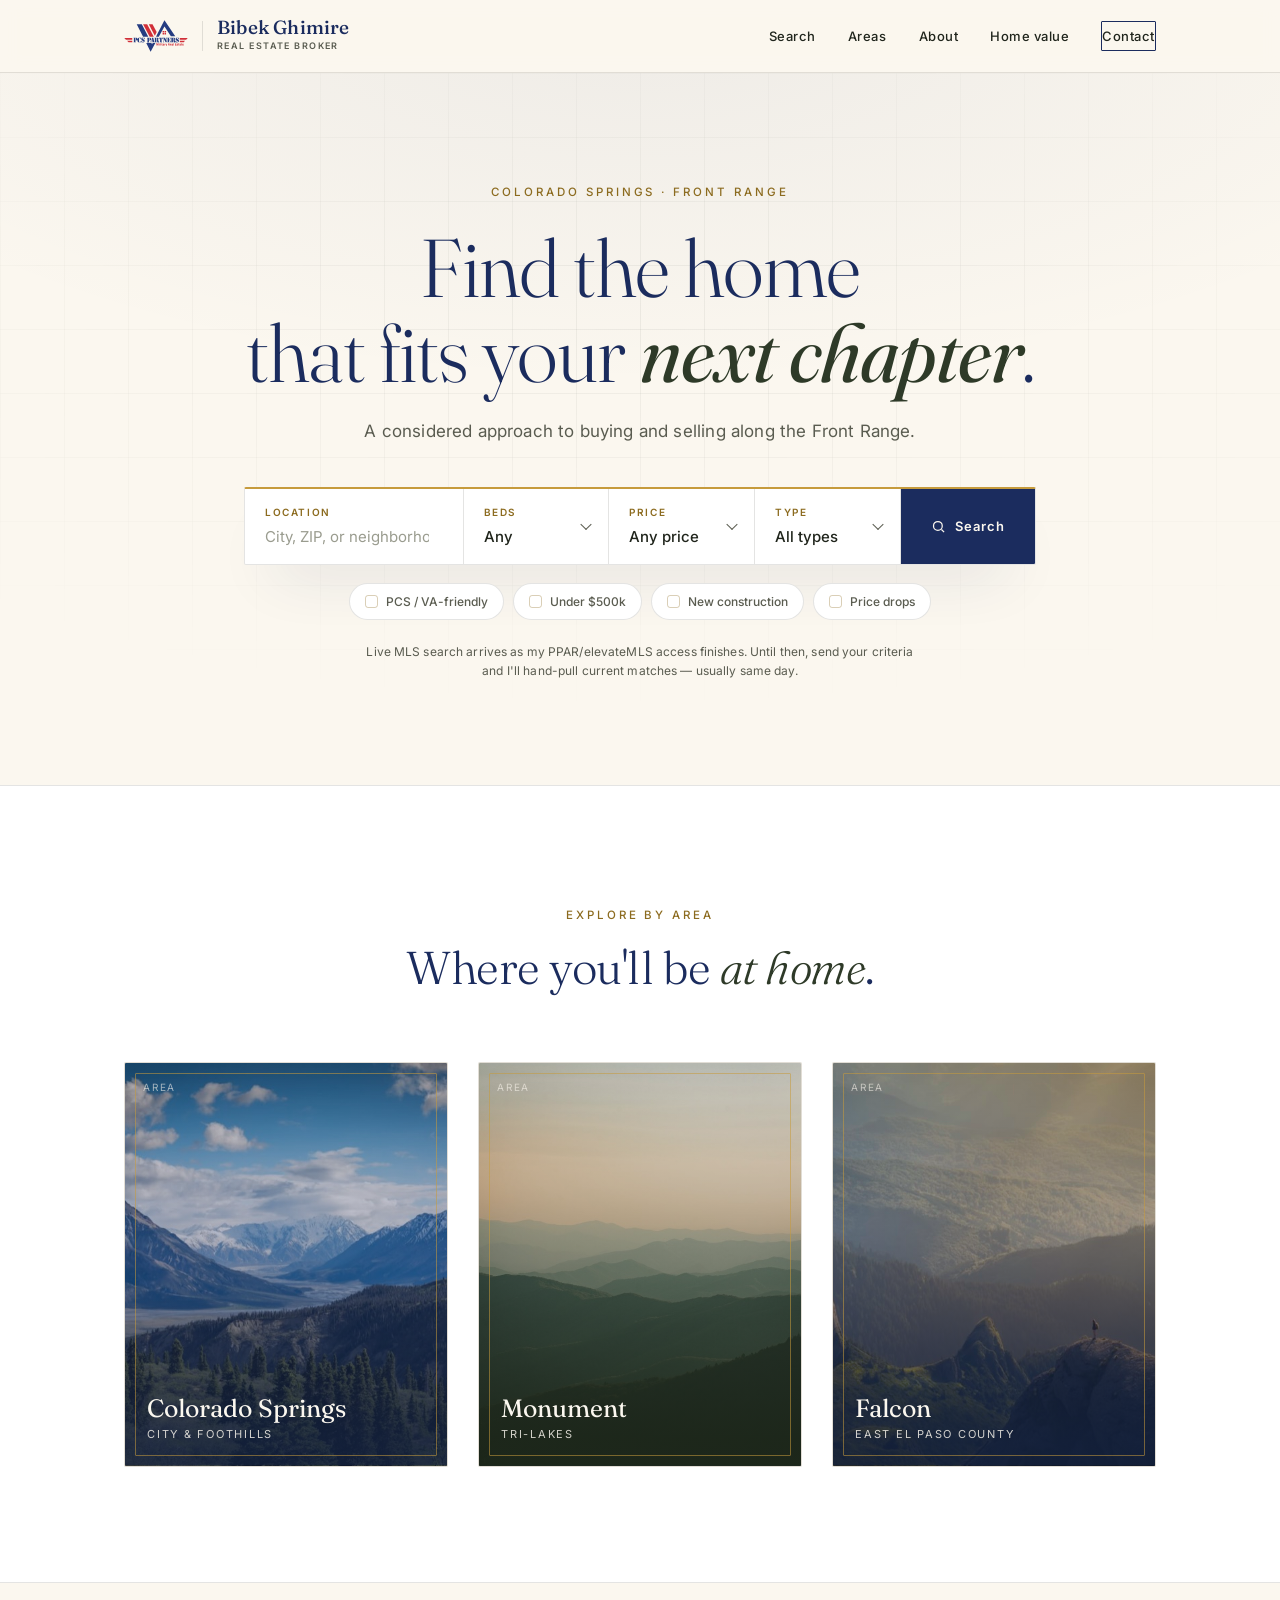
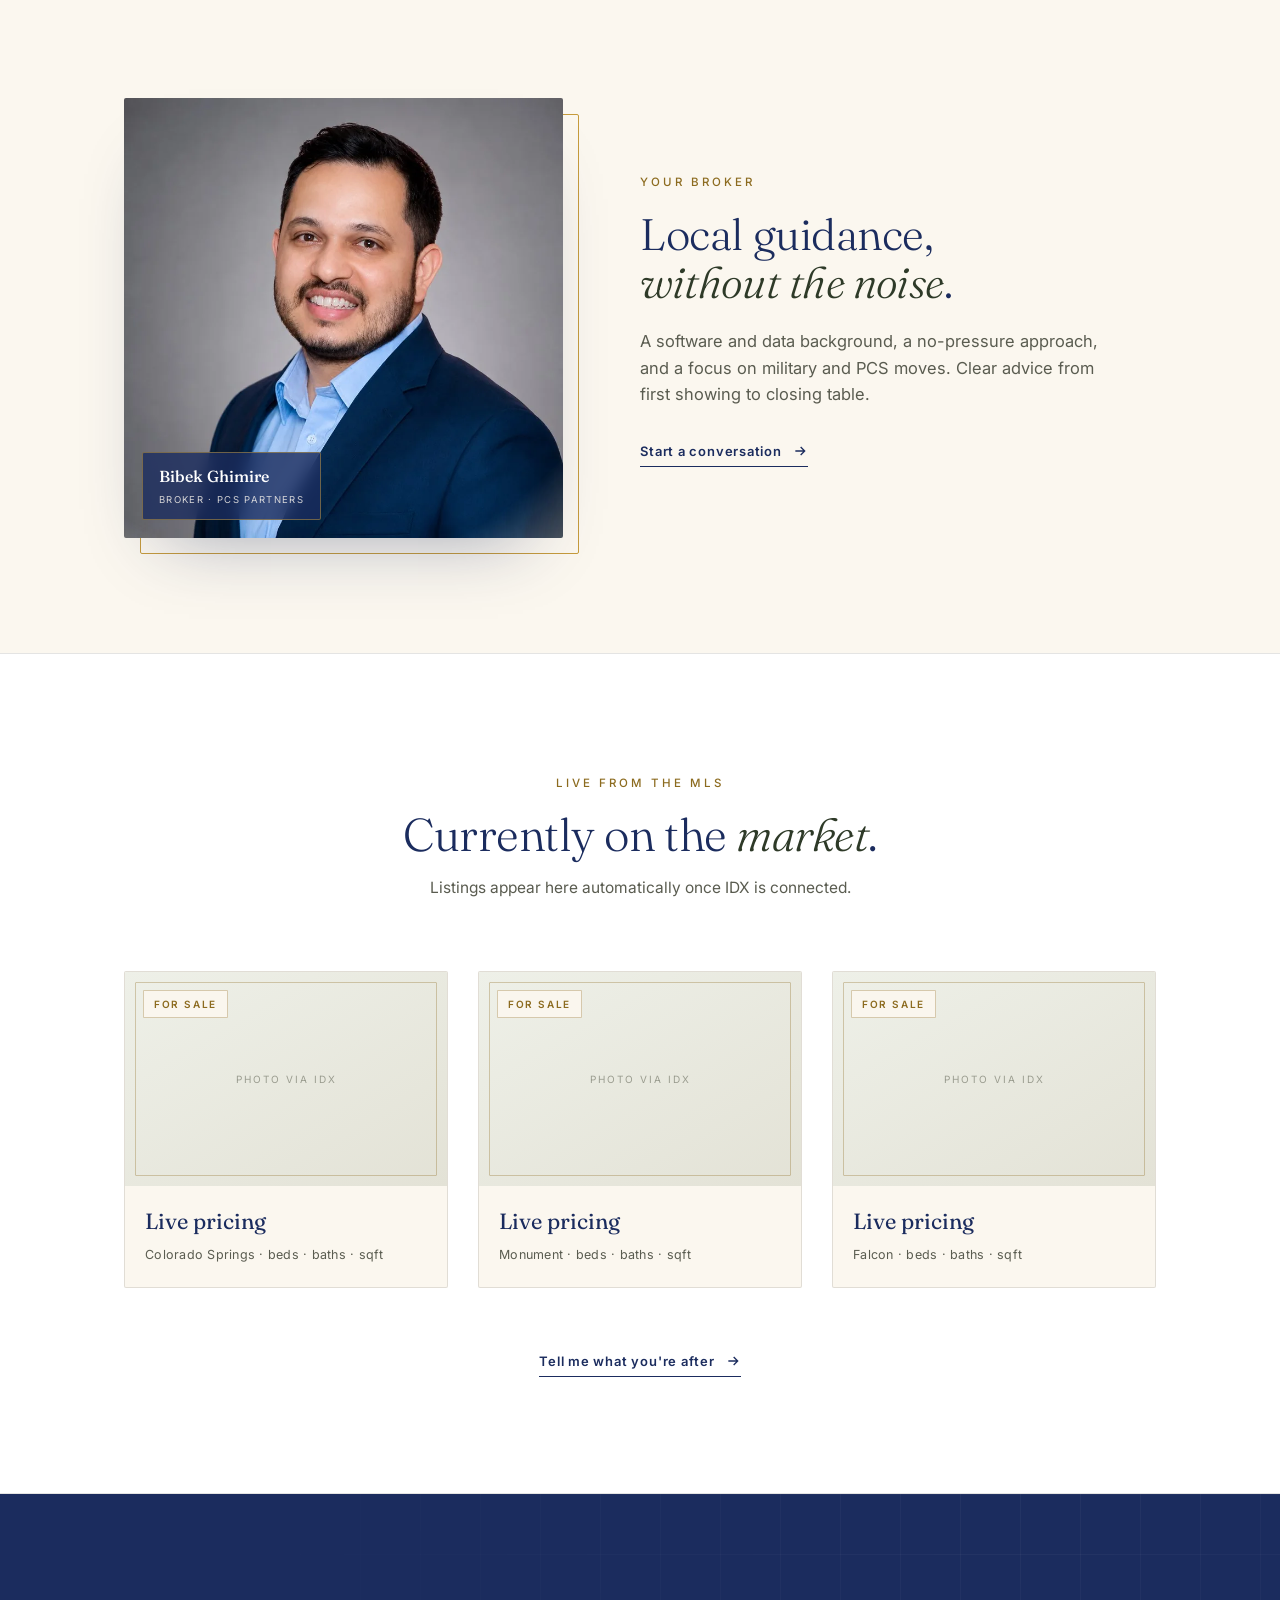
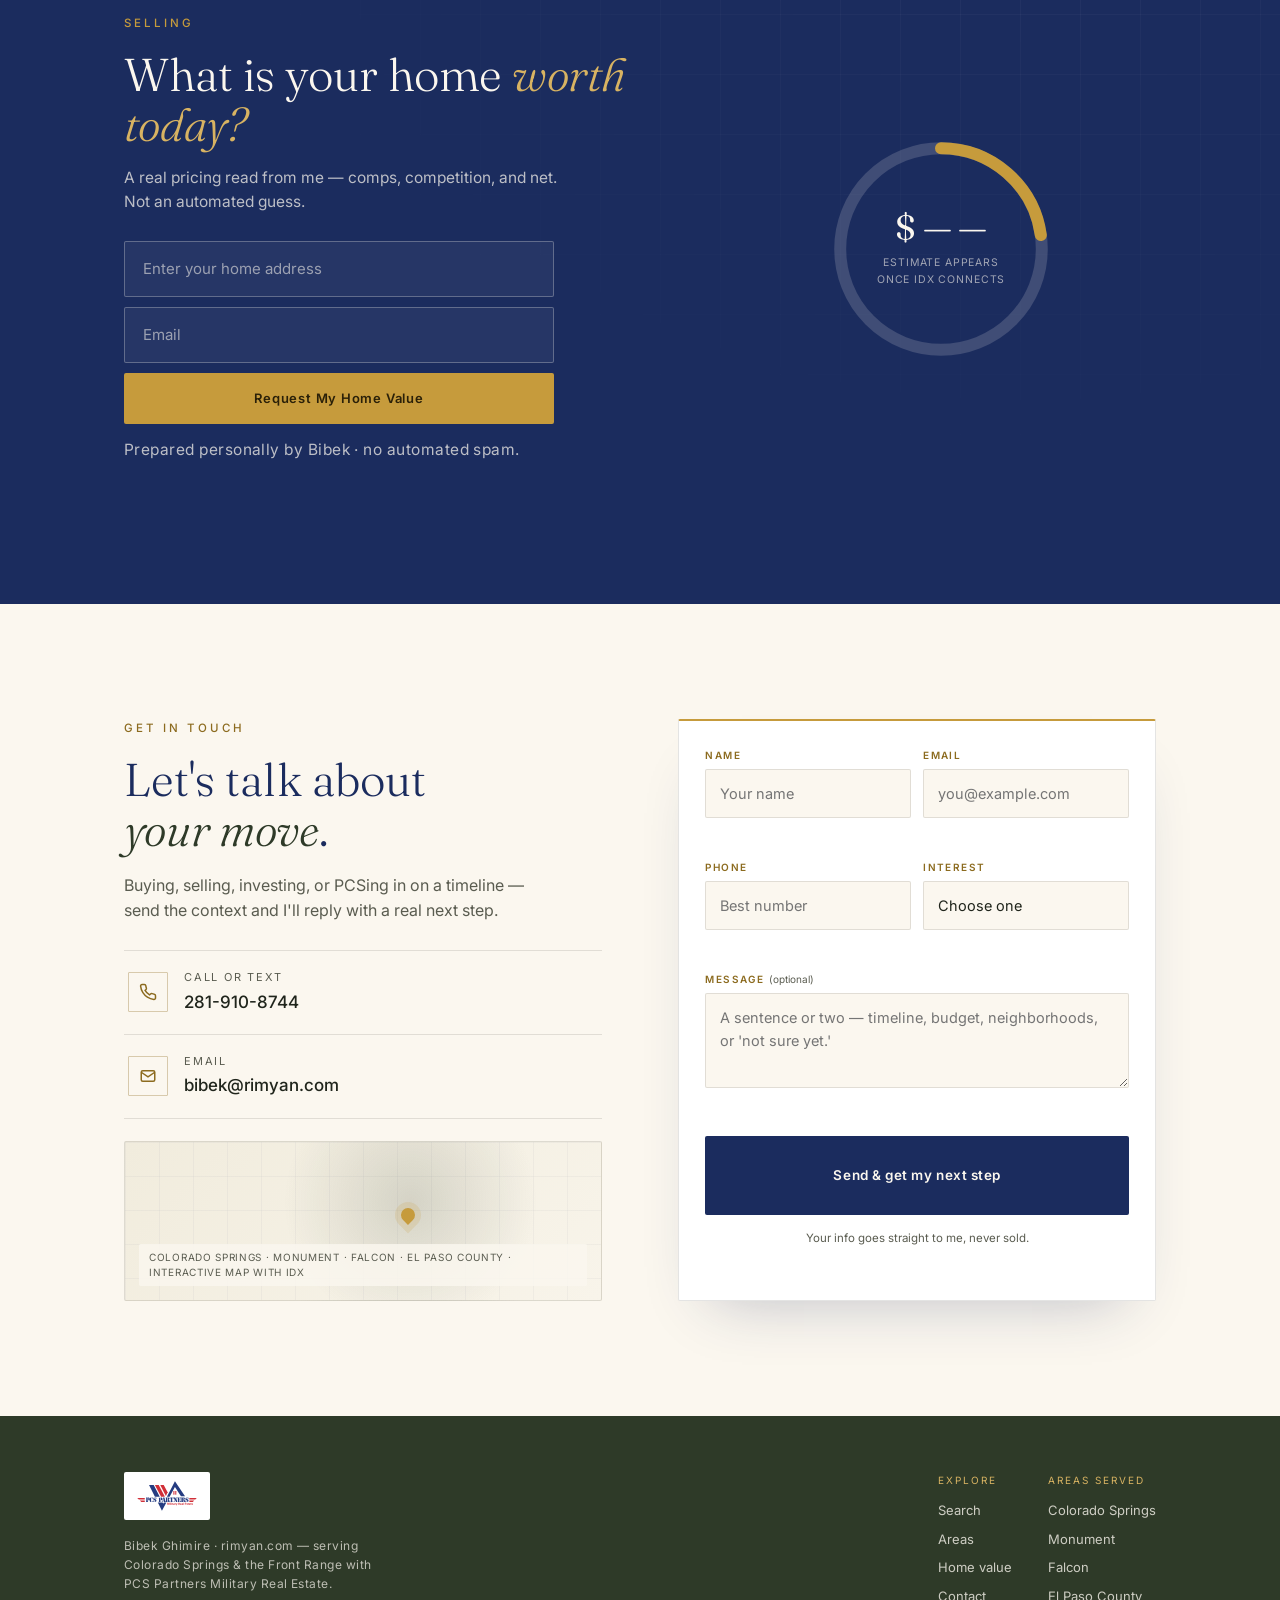
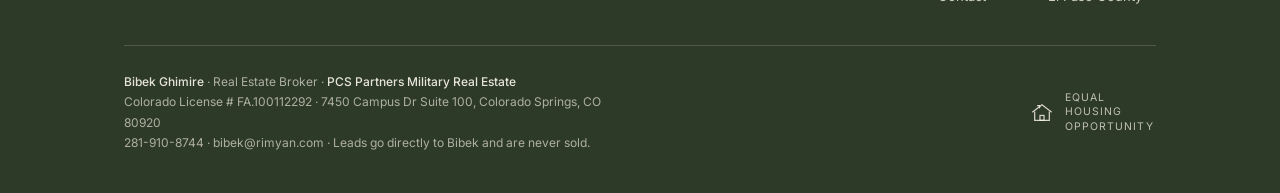
==== index.html @ dd88ab2b "Update public phone to 281-910-8744 (schema, tel links, contact, config) Co-Authored-By: Claude Opus" ====
<!DOCTYPE html>
<html lang="en">
<head>
  <meta charset="UTF-8">
  <meta name="viewport" content="width=device-width, initial-scale=1.0">
  <title>Rimyan | Colorado Springs, Monument & Falcon Real Estate</title>
  <meta name="description" content="Search Colorado Springs, Monument, Falcon, and El Paso County homes with Bibek Ghimire — a considered, numbers-first broker at PCS Partners Military Real Estate. Military/PCS relocation friendly.">
  <link rel="canonical" href="https://rimyan.com/">
  <meta name="theme-color" content="#1B2C5E">
  <meta property="og:type" content="website">
  <meta property="og:title" content="Rimyan | Colorado Springs, Monument & Falcon Real Estate">
  <meta property="og:description" content="A considered approach to buying and selling along the Front Range, with broker Bibek Ghimire.">
  <meta property="og:url" content="https://rimyan.com">
  <meta property="og:image" content="https://rimyan.com/assets/rimyan-bibek-ghimire-social.jpg">
  <meta name="twitter:card" content="summary_large_image">
  <meta name="twitter:image" content="https://rimyan.com/assets/rimyan-bibek-ghimire-social.jpg">
  <link rel="preconnect" href="https://fonts.googleapis.com">
  <link rel="preconnect" href="https://fonts.gstatic.com" crossorigin>
  <link href="https://fonts.googleapis.com/css2?family=Fraunces:ital,opsz,wght@0,9..144,300;0,9..144,400;0,9..144,500;1,9..144,400&family=Inter:wght@300;400;500;600&display=swap" rel="stylesheet">
  <link rel="icon" type="image/svg+xml" href="icon.svg">
  <link rel="stylesheet" href="style.css">
  <script type="application/ld+json">
  {
    "@context": "https://schema.org",
    "@type": "RealEstateAgent",
    "name": "Bibek Ghimire",
    "description": "Colorado Springs-area real estate broker with PCS Partners Military Real Estate serving Colorado Springs, Monument, Falcon, and nearby El Paso County communities, with a focus on military and PCS relocation.",
    "url": "https://rimyan.com",
    "telephone": "+1-281-910-8744",
    "email": "bibek@rimyan.com",
    "brand": { "@type": "Brand", "name": "Rimyan" },
    "affiliation": { "@type": "Organization", "name": "PCS Partners Military Real Estate", "url": "https://thepcspartners.com" },
    "knowsAbout": ["Military PCS relocation", "El Paso County real estate", "Investment property analysis", "Home valuation and pricing strategy"],
    "areaServed": [
      { "@type": "City", "name": "Colorado Springs", "containedInPlace": { "@type": "State", "name": "Colorado" } },
      { "@type": "City", "name": "Monument", "containedInPlace": { "@type": "State", "name": "Colorado" } },
      { "@type": "City", "name": "Falcon", "containedInPlace": { "@type": "State", "name": "Colorado" } },
      { "@type": "AdministrativeArea", "name": "El Paso County, Colorado" }
    ],
    "address": { "@type": "PostalAddress", "streetAddress": "7450 Campus Dr Suite 100", "addressLocality": "Colorado Springs", "addressRegion": "CO", "postalCode": "80920", "addressCountry": "US" },
    "image": "https://rimyan.com/assets/bibek-ghimire-headshot-1200.jpg"
  }
  </script>
</head>
<body>
  <a class="skip-link" href="#top">Skip to content</a>

  <header id="nav">
    <div class="wrap nav">
      <a href="#top" class="brand" aria-label="Bibek Ghimire — PCS Partners Military Real Estate">
        <img class="brand-logo" src="assets/pcs-partners-logo.svg" alt="PCS Partners Military Real Estate" height="32">
        <span class="brand-div" aria-hidden="true"></span>
        <span class="brand-name"><span class="bn">Bibek Ghimire</span><span class="bt">Real Estate Broker</span></span>
      </a>
      <nav class="nav-links" id="navLinks" aria-label="Primary">
        <a href="#search">Search</a>
        <a href="#areas">Areas</a>
        <a href="#about">About</a>
        <a href="#valuation">Home value</a>
        <a href="#contact" class="nav-cta">Contact</a>
      </nav>
      <button class="nav-toggle" id="navToggle" aria-label="Toggle menu" aria-expanded="false">&#9776;</button>
    </div>
  </header>

  <main id="top">

    <section class="hero" id="search">
      <div class="hero-inner">
        <span class="eyebrow">Colorado Springs &middot; Front Range</span>
        <h1>Find the home<br>that fits your <em>next chapter</em>.</h1>
        <p class="hero-sub">A considered approach to buying and selling along the Front Range.</p>

        <form class="search" id="propertySearchForm" data-connector="idx-search">
          <div class="field">
            <label for="loc">Location</label>
            <input id="loc" name="location" type="search" placeholder="City, ZIP, or neighborhood" autocomplete="street-address">
          </div>
          <div class="field sel">
            <label for="beds">Beds</label>
            <select id="beds" name="beds"><option>Any</option><option>1+</option><option>2+</option><option>3+</option><option>4+</option><option>5+</option></select>
          </div>
          <div class="field sel">
            <label for="price">Price</label>
            <select id="price" name="price"><option>Any price</option><option>Up to $400k</option><option>$400–550k</option><option>$550–700k</option><option>$700k–1M</option><option>$1M+</option></select>
          </div>
          <div class="field sel">
            <label for="type">Type</label>
            <select id="type" name="type"><option>All types</option><option>Single-family</option><option>Townhome</option><option>Condo</option><option>Land</option></select>
          </div>
          <button class="search-btn" type="submit">
            <svg viewBox="0 0 24 24" fill="none" stroke="currentColor" stroke-width="2" aria-hidden="true"><circle cx="11" cy="11" r="7"/><path d="M21 21l-4.3-4.3"/></svg>
            Search
          </button>
        </form>

        <div class="chips" role="group" aria-label="Quick filters">
          <label class="chip"><input type="checkbox" name="filters" value="PCS / VA-friendly" form="propertySearchForm"> PCS / VA-friendly</label>
          <label class="chip"><input type="checkbox" name="filters" value="Under $500k" form="propertySearchForm"> Under $500k</label>
          <label class="chip"><input type="checkbox" name="filters" value="New construction" form="propertySearchForm"> New construction</label>
          <label class="chip"><input type="checkbox" name="filters" value="Price drops" form="propertySearchForm"> Price drops</label>
        </div>
        <p class="hero-note">Live MLS search arrives as my PPAR/elevateMLS access finishes. Until then, send your criteria and I'll hand-pull current matches — usually same day.</p>
      </div>
    </section>

    <section class="areas" id="areas">
      <div class="wrap">
        <div class="sec-head">
          <span class="eyebrow">Explore by area</span>
          <h2>Where you'll be <em>at home</em>.</h2>
        </div>
        <div class="area-grid" data-connector="idx-featured">
          <a class="area-card" data-scroll="#contact" data-context="Area interest: Colorado Springs" data-interest="Buying">
            <div class="area-thumb a1"><span class="ph">Area</span><div class="area-label"><div class="nm">Colorado Springs</div><div class="mt">City &amp; foothills</div></div></div>
          </a>
          <a class="area-card" data-scroll="#contact" data-context="Area interest: Monument" data-interest="Buying">
            <div class="area-thumb a2"><span class="ph">Area</span><div class="area-label"><div class="nm">Monument</div><div class="mt">Tri-Lakes</div></div></div>
          </a>
          <a class="area-card" data-scroll="#contact" data-context="Area interest: Falcon" data-interest="Buying">
            <div class="area-thumb a3"><span class="ph">Area</span><div class="area-label"><div class="nm">Falcon</div><div class="mt">East El Paso County</div></div></div>
          </a>
        </div>
      </div>
    </section>

    <section class="portrait-sec" id="about">
      <div class="wrap portrait-grid">
        <div class="portrait-frame">
          <span class="keyline" aria-hidden="true"></span>
          <div class="photo-mask">
            <picture>
              <source type="image/webp" srcset="assets/bibek-ghimire-headshot-400.webp 400w, assets/bibek-ghimire-headshot-800.webp 800w, assets/bibek-ghimire-headshot-1200.webp 1200w" sizes="(max-width: 980px) 80vw, 460px">
              <img src="assets/bibek-ghimire-headshot-800.jpg" srcset="assets/bibek-ghimire-headshot-400.jpg 400w, assets/bibek-ghimire-headshot-800.jpg 800w, assets/bibek-ghimire-headshot-1200.jpg 1200w" sizes="(max-width: 980px) 80vw, 460px" alt="Bibek Ghimire, Colorado real estate broker" width="800" height="800" loading="lazy" decoding="async">
            </picture>
          </div>
          <span class="name-tag"><b>Bibek Ghimire</b>Broker &middot; PCS Partners</span>
        </div>
        <div class="portrait-copy">
          <span class="eyebrow">Your broker</span>
          <h2>Local guidance,<br><em>without the noise</em>.</h2>
          <p class="lede">A software and data background, a no-pressure approach, and a focus on military and PCS moves. Clear advice from first showing to closing table.</p>
          <a class="btn-line" href="#contact" data-scroll="#contact" data-context="About: start a conversation">
            Start a conversation
            <svg viewBox="0 0 24 24" fill="none" stroke="currentColor" stroke-width="2" aria-hidden="true"><path d="M5 12h14M13 6l6 6-6 6"/></svg>
          </a>
        </div>
      </div>
    </section>

    <section class="featured">
      <div class="wrap">
        <div class="sec-head">
          <span class="eyebrow">Live from the MLS</span>
          <h2>Currently on the <em>market</em>.</h2>
          <p>Listings appear here automatically once IDX is connected.</p>
        </div>
        <div class="listing-grid" data-connector="idx-featured">
          <article class="listing"><div class="listing-img"><span class="listing-tag">For sale</span><span class="ph">Photo via IDX</span></div><div class="listing-body"><div class="price">Live pricing</div><div class="meta">Colorado Springs &middot; beds &middot; baths &middot; sqft</div></div></article>
          <article class="listing"><div class="listing-img"><span class="listing-tag">For sale</span><span class="ph">Photo via IDX</span></div><div class="listing-body"><div class="price">Live pricing</div><div class="meta">Monument &middot; beds &middot; baths &middot; sqft</div></div></article>
          <article class="listing"><div class="listing-img"><span class="listing-tag">For sale</span><span class="ph">Photo via IDX</span></div><div class="listing-body"><div class="price">Live pricing</div><div class="meta">Falcon &middot; beds &middot; baths &middot; sqft</div></div></article>
        </div>
        <div class="featured-foot">
          <a class="btn-line" href="#search">
            Tell me what you're after
            <svg viewBox="0 0 24 24" fill="none" stroke="currentColor" stroke-width="2" aria-hidden="true"><path d="M5 12h14M13 6l6 6-6 6"/></svg>
          </a>
        </div>
      </div>
    </section>

    <section class="valuation" id="valuation">
      <div class="wrap val-grid">
        <div class="val-copy">
          <span class="eyebrow">Selling</span>
          <h2>What is your home <em>worth today?</em></h2>
          <p>A real pricing read from me — comps, competition, and net. Not an automated guess.</p>
          <form class="val-form" id="valuationForm">
            <input type="text" name="address" placeholder="Enter your home address" aria-label="Home address" required>
            <input type="email" name="email" placeholder="Email" aria-label="Email" required>
            <button type="submit">Request My Home Value</button>
          </form>
          <p class="val-note">Prepared personally by Bibek &middot; no automated spam.</p>
        </div>
        <div class="gauge" aria-hidden="true">
          <svg viewBox="0 0 200 200"><circle cx="100" cy="100" r="84" fill="none" stroke="rgba(251,247,239,.16)" stroke-width="10"/><circle cx="100" cy="100" r="84" fill="none" stroke="var(--gold)" stroke-width="10" stroke-linecap="round" stroke-dasharray="120 528" transform="rotate(-90 100 100)"/></svg>
          <div class="gauge-c"><span class="gauge-v">$ — —</span><span class="gauge-l">Estimate appears<br>once IDX connects</span></div>
        </div>
      </div>
    </section>

    <section class="contact" id="contact">
      <div class="wrap contact-grid">
        <div class="contact-left">
          <span class="eyebrow">Get in touch</span>
          <h2 tabindex="-1">Let's talk about<br><em>your move</em>.</h2>
          <p class="lede">Buying, selling, investing, or PCSing in on a timeline — send the context and I'll reply with a real next step.</p>
          <div class="contact-actions">
            <a class="contact-row" href="tel:+12819108744"><span class="ic"><svg viewBox="0 0 24 24" fill="none" stroke="currentColor" stroke-width="2" aria-hidden="true"><path d="M22 16.92v3a2 2 0 0 1-2.18 2 19.8 19.8 0 0 1-8.63-3.07 19.5 19.5 0 0 1-6-6A19.8 19.8 0 0 1 2.12 4.18 2 2 0 0 1 4.11 2h3a2 2 0 0 1 2 1.72c.13.96.36 1.9.7 2.81a2 2 0 0 1-.45 2.11L8.09 9.91a16 16 0 0 0 6 6l1.27-1.27a2 2 0 0 1 2.11-.45c.91.34 1.85.57 2.81.7A2 2 0 0 1 22 16.92z"/></svg></span><span><span class="lbl">Call or text</span><span class="val">281-910-8744</span></span></a>
          <a class="contact-row" href="mailto:bibek@rimyan.com"><span class="ic"><svg viewBox="0 0 24 24" fill="none" stroke="currentColor" stroke-width="2" aria-hidden="true"><rect x="3" y="5" width="18" height="14" rx="2"/><path d="M3 7l9 6 9-6"/></svg></span><span><span class="lbl">Email</span><span class="val">bibek@rimyan.com</span></span></a>
          </div>
          <div class="map-mini" data-connector="idx-map" aria-label="Service area map">
            <span class="map-pin"></span>
            <span class="map-note">Colorado Springs &middot; Monument &middot; Falcon &middot; El Paso County · interactive map with IDX</span>
          </div>
        </div>
        <form class="contact-form" id="contactForm" action="https://formsubmit.co/bibek@rimyan.com" method="POST">
          <input type="hidden" name="_next" value="https://rimyan.com/#contact">
          <input type="hidden" name="_subject" value="New Rimyan lead">
          <input type="hidden" name="_captcha" value="true">
          <input type="hidden" name="_template" value="table">
          <input type="text" name="_honey" class="honeypot" tabindex="-1" autocomplete="off">
          <input type="hidden" name="source_context" id="sourceContext" value="Direct contact form">
          <div class="cf-row">
            <label><span>Name</span><input type="text" name="name" placeholder="Your name" required></label>
            <label><span>Email</span><input type="email" name="email" placeholder="you@example.com" required></label>
          </div>
          <div class="cf-row">
            <label><span>Phone</span><input type="tel" name="phone" placeholder="Best number"></label>
            <label><span>Interest</span><select name="interest" required><option value="" disabled selected>Choose one</option><option>Buying</option><option>Selling</option><option>Investing</option><option>Relocation</option><option>Something else</option></select></label>
          </div>
          <label><span>Message <em class="opt">(optional)</em></span><textarea name="message" rows="3" placeholder="A sentence or two — timeline, budget, neighborhoods, or 'not sure yet.'"></textarea></label>
          <button type="submit" class="btn-solid" id="submitBtn">Send &amp; get my next step</button>
          <p class="cf-note">Your info goes straight to me, never sold.</p>
        </form>
      </div>
    </section>

  </main>

  <div class="mobile-sticky" id="mobileCta">
    <a href="#search">Search</a>
    <a href="#valuation">Home value</a>
    <a href="tel:+12819108744" class="ms-call">Call / Text</a>
  </div>

  <footer>
    <div class="wrap">
      <div class="foot-top">
        <div class="foot-brand">
          <span class="foot-logo"><img src="assets/pcs-partners-logo.svg" alt="PCS Partners Military Real Estate"></span>
          <div class="foot-tag">Bibek Ghimire &middot; rimyan.com — serving Colorado Springs &amp; the Front Range with PCS Partners Military Real Estate.</div>
        </div>
        <div class="foot-areas">
          <div><div class="col-h">Explore</div><a href="#search">Search</a><a href="#areas">Areas</a><a href="#valuation">Home value</a><a href="#contact">Contact</a></div>
          <div><div class="col-h">Areas served</div><a href="#areas">Colorado Springs</a><a href="#areas">Monument</a><a href="#areas">Falcon</a><a href="#areas">El Paso County</a></div>
        </div>
      </div>
      <div class="compliance">
        <div class="lic"><b>Bibek Ghimire</b> &middot; Real Estate Broker &middot; <b>PCS Partners Military Real Estate</b><br>Colorado License # FA.100112292 &middot; 7450 Campus Dr Suite 100, Colorado Springs, CO 80920<br>281-910-8744 &middot; bibek@rimyan.com &middot; Leads go directly to Bibek and are never sold.</div>
        <div class="eho">
          <svg viewBox="0 0 64 64" fill="none" stroke="rgba(251,247,239,.82)" stroke-width="3" role="img" aria-labelledby="ehoT"><title id="ehoT">Equal Housing Opportunity</title><path d="M8 30 32 12l24 18"/><path d="M14 28v22h36V28"/><rect x="27" y="38" width="10" height="12"/><path d="M20 14h6v6"/></svg>
          <span>Equal Housing Opportunity</span>
        </div>
      </div>
    </div>
  </footer>

  <div class="toast" id="toast" role="status" aria-live="polite"></div>
  <script src="script.js"></script>
</body>
</html>
---- style.css ----
/* ============================================================
   Rimyan — Quiet Editorial (v3) · Bibek Ghimire
   Navy #1B2C5E · Olive #2E3A28 · Heritage gold #C69B3C · Ivory #FBF7EF
   Fraunces (display) + Inter (sans)
   ============================================================ */
:root{
  --navy:#1B2C5E; --olive:#2E3A28; --gold:#C69B3C; --gold-deep:#8C6B1F;
  --ivory:#FBF7EF; --white:#FFFFFF; --ink:#20251C; --ink-soft:#5A5C50;
  --hair:rgba(140,107,31,.32); --line:rgba(32,37,28,.12);
  --serif:'Fraunces',Georgia,serif; --sans:'Inter',system-ui,sans-serif;
  --container:1160px; --gut:clamp(22px,5vw,64px);
  --focus:rgba(198,155,60,.45);
}
*{box-sizing:border-box;margin:0;padding:0}
html{scroll-behavior:smooth;scroll-padding-top:84px}
body{font-family:var(--sans);background:var(--ivory);color:var(--ink);line-height:1.6;-webkit-font-smoothing:antialiased;text-rendering:optimizeLegibility;overflow-x:hidden}
.wrap{max-width:var(--container);margin:0 auto;padding:0 var(--gut)}
a{color:inherit;text-decoration:none}
img{display:block;max-width:100%}
button,input,select,textarea{font:inherit}
::selection{background:rgba(198,155,60,.22)}
.sr-only{position:absolute;width:1px;height:1px;padding:0;margin:-1px;overflow:hidden;clip:rect(0,0,0,0);border:0}
.skip-link{position:absolute;left:-999px;top:10px;background:var(--navy);color:var(--ivory);padding:10px 14px;border-radius:2px;z-index:999}
.skip-link:focus{left:16px}
a:focus-visible,button:focus-visible,input:focus-visible,select:focus-visible,textarea:focus-visible,[tabindex="-1"]:focus-visible{outline:2px solid var(--gold-deep);outline-offset:2px;border-radius:2px}
#contact h2:focus{outline:none}

.eyebrow{font-family:var(--sans);font-size:11.5px;font-weight:500;letter-spacing:.26em;text-transform:uppercase;color:var(--gold-deep)}

/* ============ HEADER ============ */
header{position:sticky;top:0;z-index:60;background:rgba(251,247,239,.86);backdrop-filter:saturate(150%) blur(10px);-webkit-backdrop-filter:saturate(150%) blur(10px);border-bottom:1px solid var(--line)}
header.scrolled{background:rgba(251,247,239,.96)}
.nav{display:flex;align-items:center;justify-content:space-between;height:72px;gap:20px}
.brand{display:flex;flex-direction:row;align-items:center;gap:14px;min-width:0}
.brand-logo{height:32px;width:auto;display:block}
.brand-div{width:1px;height:30px;background:var(--line);flex:none}
.brand-name{display:flex;flex-direction:column;gap:2px}
.brand-name .bn{font-family:var(--serif);font-weight:500;font-size:19px;letter-spacing:.01em;color:var(--navy);line-height:1}
.brand-name .bt{font-size:9px;letter-spacing:.16em;text-transform:uppercase;color:var(--ink-soft);font-weight:600}
.brand-mark{font-family:var(--serif);font-weight:400;font-size:25px;letter-spacing:.02em;color:var(--navy);line-height:1}
.brand-mark b{font-weight:500}
.nav-links{display:flex;align-items:center;gap:32px}
.nav-links a{font-size:13px;font-weight:500;letter-spacing:.04em;color:var(--ink);position:relative;padding:4px 0;transition:color .25s}
.nav-links a::after{content:"";position:absolute;left:0;bottom:-2px;height:1px;width:0;background:var(--gold-deep);transition:width .3s ease}
.nav-links a:hover{color:var(--navy)}
.nav-links a:hover::after{width:100%}
.nav-cta{border:1px solid var(--navy);color:var(--navy);padding:9px 20px;border-radius:1px;font-size:12.5px;font-weight:600;letter-spacing:.05em;transition:all .25s}
.nav-cta:hover{background:var(--navy);color:var(--ivory)}
.nav-cta::after{display:none}
.nav-toggle{display:none;background:none;border:0;cursor:pointer;color:var(--navy);font-size:24px;line-height:1}

/* ============ HERO ============ */
.hero{position:relative;min-height:712px;display:flex;flex-direction:column;align-items:center;justify-content:center;text-align:center;overflow:hidden;padding:64px 0;background:radial-gradient(120% 90% at 50% -10%, rgba(27,44,94,.06), transparent 60%),var(--ivory)}
.hero::before{content:"";position:absolute;inset:0;background-image:linear-gradient(var(--line) 1px,transparent 1px),linear-gradient(90deg,var(--line) 1px,transparent 1px);background-size:64px 64px;-webkit-mask-image:radial-gradient(110% 80% at 50% 35%, #000 0%, transparent 70%);mask-image:radial-gradient(110% 80% at 50% 35%, #000 0%, transparent 70%);opacity:.5;pointer-events:none}
.hero-inner{position:relative;z-index:2;width:100%;max-width:920px;padding:0 var(--gut)}
.hero .eyebrow{margin-bottom:24px;display:inline-block}
.hero h1{font-family:var(--serif);font-weight:300;font-size:clamp(42px,6.4vw,82px);line-height:1.04;letter-spacing:-.012em;color:var(--navy);margin-bottom:22px}
.hero h1 em{font-style:italic;font-weight:400;color:var(--olive)}
.hero-sub{font-size:clamp(15px,1.5vw,17px);color:var(--ink-soft);letter-spacing:.01em;margin-bottom:42px}

/* ============ SEARCH ============ */
.search{width:100%;max-width:840px;margin:0 auto;background:var(--white);border:1px solid var(--line);border-top:2px solid var(--gold);box-shadow:0 30px 60px -32px rgba(27,44,94,.30);border-radius:2px;display:grid;grid-template-columns:1.5fr 1fr 1fr 1fr auto;align-items:stretch;text-align:left;overflow:hidden}
.field{display:flex;flex-direction:column;gap:5px;justify-content:center;padding:15px 20px;border-right:1px solid var(--line);min-width:0}
.field label{font-size:10px;font-weight:600;letter-spacing:.16em;text-transform:uppercase;color:var(--gold-deep)}
.field input,.field select{border:0;background:transparent;font-family:var(--sans);font-size:15px;color:var(--ink);font-weight:500;width:100%;outline:none;cursor:pointer;appearance:none;-webkit-appearance:none}
.field input{cursor:text}
.field input::placeholder{color:#9a9c8f;font-weight:400}
.field.sel{position:relative}
.field.sel::after{content:"";position:absolute;right:18px;top:50%;width:7px;height:7px;border-right:1.5px solid var(--ink-soft);border-bottom:1.5px solid var(--ink-soft);transform:translateY(-70%) rotate(45deg);pointer-events:none}
.search-btn{border:0;background:var(--navy);color:var(--ivory);font-family:var(--sans);font-size:13px;font-weight:600;letter-spacing:.08em;padding:0 30px;cursor:pointer;display:flex;align-items:center;gap:9px;transition:background .25s;white-space:nowrap}
.search-btn:hover{background:#16244c}
.search-btn svg{width:15px;height:15px}
.chips{margin-top:18px;display:flex;gap:9px;flex-wrap:wrap;justify-content:center}
.chip{display:inline-flex;align-items:center;gap:8px;font-size:12px;font-weight:500;color:var(--ink-soft);background:var(--white);border:1px solid var(--line);border-radius:999px;padding:8px 15px;cursor:pointer;transition:border-color .2s,color .2s}
.chip input{appearance:none;-webkit-appearance:none;width:13px;height:13px;border:1px solid var(--hair);border-radius:3px;margin:0;cursor:pointer;position:relative;flex:none}
.chip input:checked{background:var(--gold);border-color:var(--gold)}
.chip input:checked::after{content:"";position:absolute;left:3.5px;top:1px;width:4px;height:7px;border:solid #2a2008;border-width:0 1.6px 1.6px 0;transform:rotate(45deg)}
.chip:has(input:checked){border-color:var(--gold-deep);color:var(--navy)}
.hero-note{margin:22px auto 0;font-size:12px;color:var(--ink-soft);max-width:560px;letter-spacing:.01em}

/* ============ SECTION SCAFFOLD ============ */
section{padding:clamp(70px,9vw,124px) 0}
.sec-head{text-align:center;max-width:640px;margin:0 auto clamp(46px,6vw,70px)}
.sec-head .eyebrow{margin-bottom:18px;display:inline-block}
.sec-head h2{font-family:var(--serif);font-weight:300;font-size:clamp(30px,4vw,46px);line-height:1.08;letter-spacing:-.01em;color:var(--navy)}
.sec-head h2 em{font-style:italic;color:var(--olive)}
.sec-head p{margin-top:16px;color:var(--ink-soft);font-size:15.5px}

/* ============ AREAS ============ */
.areas{background:var(--white);border-top:1px solid var(--line);border-bottom:1px solid var(--line)}
.area-grid{display:grid;grid-template-columns:repeat(3,1fr);gap:clamp(18px,2.4vw,30px)}
.area-card{position:relative;display:block;border:1px solid var(--line);background:var(--ivory);border-radius:2px;overflow:hidden;cursor:pointer;transition:transform .35s ease,box-shadow .35s ease}
.area-card:hover{transform:translateY(-4px);box-shadow:0 24px 44px -28px rgba(27,44,94,.34)}
.area-thumb{aspect-ratio:4/5;position:relative;display:flex;align-items:flex-end;padding:22px;color:var(--ivory);background-size:cover;background-position:center}
.area-thumb::before{content:"";position:absolute;inset:10px;border:1px solid rgba(198,155,60,.55);border-radius:1px;pointer-events:none;z-index:2}
.area-thumb.a1{background-image:linear-gradient(to top, rgba(20,34,63,.88) 6%, rgba(27,44,94,.30) 60%, rgba(27,44,94,.12)),url('assets/area-colorado-springs.jpg')}
.area-thumb.a2{background-image:linear-gradient(to top, rgba(28,38,24,.88) 6%, rgba(46,58,40,.32) 60%, rgba(46,58,40,.14)),url('assets/area-monument.jpg')}
.area-thumb.a3{background-image:linear-gradient(to top, rgba(20,34,63,.88) 6%, rgba(27,44,94,.30) 60%, rgba(27,44,94,.12)),url('assets/area-falcon.jpg')}
.area-label{position:relative;z-index:3}
.area-label .nm{font-family:var(--serif);font-weight:400;font-size:25px;line-height:1.1}
.area-label .mt{font-size:11px;letter-spacing:.16em;text-transform:uppercase;opacity:.82;margin-top:4px}
.area-thumb .ph{position:absolute;top:16px;left:18px;z-index:3;font-size:10px;letter-spacing:.18em;text-transform:uppercase;color:rgba(251,247,239,.6)}

/* ============ PORTRAIT / ABOUT ============ */
.portrait-grid{display:grid;grid-template-columns:0.92fr 1.08fr;gap:clamp(40px,6vw,84px);align-items:center}
.portrait-frame{position:relative;aspect-ratio:1/1;max-width:460px;width:100%;margin:0 auto}
.portrait-frame .keyline{position:absolute;inset:0;border:1px solid var(--gold);border-radius:2px;transform:translate(16px,16px);z-index:1;pointer-events:none}
.photo-mask{position:absolute;inset:0;border-radius:2px;overflow:hidden;background:var(--ivory);z-index:2;box-shadow:0 36px 70px -40px rgba(27,44,94,.42)}
.portrait-frame img{width:100%;height:100%;object-fit:cover;-webkit-mask-image:radial-gradient(125% 125% at 42% 30%, #000 62%, transparent 100%);mask-image:radial-gradient(125% 125% at 42% 30%, #000 62%, transparent 100%)}
.name-tag{position:absolute;left:18px;bottom:18px;z-index:3;background:rgba(27,44,94,.8);backdrop-filter:blur(8px);border:1px solid rgba(198,155,60,.5);color:rgba(251,247,239,.82);padding:11px 16px;border-radius:2px;font-size:9.5px;letter-spacing:.14em;text-transform:uppercase}
.name-tag b{display:block;font-family:var(--serif);font-weight:500;font-size:16px;letter-spacing:0;text-transform:none;color:#fff;margin-bottom:3px}
.portrait-copy .eyebrow{display:inline-block;margin-bottom:18px}
.portrait-copy h2{font-family:var(--serif);font-weight:300;font-size:clamp(30px,3.6vw,44px);line-height:1.1;letter-spacing:-.01em;color:var(--navy);margin-bottom:22px}
.portrait-copy h2 em{font-style:italic;color:var(--olive)}
.portrait-copy .lede{font-size:16.5px;color:var(--ink-soft);max-width:46ch;margin-bottom:30px}
.btn-line{display:inline-flex;align-items:center;gap:10px;font-size:13px;font-weight:600;letter-spacing:.06em;color:var(--navy);border-bottom:1px solid var(--navy);padding-bottom:5px;transition:gap .25s,color .25s,border-color .25s}
.btn-line:hover{gap:16px;color:var(--gold-deep);border-color:var(--gold-deep)}
.btn-line svg{width:16px;height:16px}

/* ============ FEATURED ============ */
.featured{background:var(--white);border-top:1px solid var(--line);border-bottom:1px solid var(--line)}
.listing-grid{display:grid;grid-template-columns:repeat(3,1fr);gap:clamp(18px,2.4vw,30px)}
.listing{border:1px solid var(--line);background:var(--ivory);border-radius:2px;overflow:hidden;transition:transform .35s,box-shadow .35s}
.listing:hover{transform:translateY(-4px);box-shadow:0 24px 44px -28px rgba(27,44,94,.30)}
.listing-img{aspect-ratio:3/2;position:relative;background:linear-gradient(150deg,#eef0e8,#e3e2d6);display:flex;align-items:center;justify-content:center}
.listing-img::before{content:"";position:absolute;inset:10px;border:1px solid var(--hair);border-radius:1px}
.listing-img .ph{font-size:10px;letter-spacing:.2em;text-transform:uppercase;color:#9a9c8f}
.listing-body{padding:18px 20px 22px}
.listing-body .price{font-family:var(--serif);font-size:22px;color:var(--navy)}
.listing-body .meta{font-size:12.5px;color:var(--ink-soft);margin-top:5px;letter-spacing:.02em}
.listing-tag{position:absolute;top:18px;left:18px;z-index:2;background:rgba(251,247,239,.92);border:1px solid var(--hair);font-size:10px;letter-spacing:.16em;text-transform:uppercase;color:var(--gold-deep);padding:5px 10px;border-radius:1px;font-weight:600}
.featured-foot{text-align:center;margin-top:clamp(40px,5vw,60px)}
.idx-shell{border:1px solid var(--line);border-top:2px solid var(--gold);background:var(--ivory);box-shadow:0 30px 60px -34px rgba(27,44,94,.28);border-radius:2px;overflow:hidden}
.idx-toolbar{display:flex;align-items:center;justify-content:space-between;gap:20px;padding:18px 22px;background:var(--ivory);border-bottom:1px solid var(--line)}
.idx-toolbar strong{display:block;font-family:var(--serif);font-weight:400;font-size:22px;line-height:1.1;color:var(--navy);margin-top:4px}
.idx-kicker{display:block;font-size:10px;font-weight:600;letter-spacing:.18em;text-transform:uppercase;color:var(--gold-deep)}
.idx-status{display:inline-block;margin-top:8px;font-size:11px;font-weight:600;letter-spacing:.08em;text-transform:uppercase;color:var(--ink-soft)}
.idx-actions{display:flex;align-items:center;justify-content:flex-end;gap:8px;flex-wrap:wrap}
.idx-tab,.idx-open{display:inline-flex;align-items:center;justify-content:center;min-height:40px;border:1px solid var(--navy);padding:10px 14px;border-radius:1px;font-size:12.5px;font-weight:600;letter-spacing:.04em;line-height:1;transition:background .25s,color .25s,border-color .25s;white-space:nowrap;cursor:pointer}
.idx-tab{background:var(--white);color:var(--navy)}
.idx-tab:hover,.idx-tab.active,.idx-tab[aria-pressed="true"]{background:rgba(27,44,94,.08);border-color:var(--gold-deep);color:var(--navy)}
.idx-open{flex:none;background:var(--navy);color:var(--ivory);border-color:var(--navy)}
.idx-open:hover{background:#16244c;color:var(--ivory);border-color:#16244c}
.idx-frame-wrap{background:var(--white)}
.idx-shell iframe{display:block;width:100%;height:min(76vh,760px);min-height:620px;border:0;background:var(--white)}
.idx-noscript{padding:18px 22px;color:var(--ink-soft);font-size:14px}.idx-noscript a{color:var(--navy);font-weight:600;text-decoration:underline;text-underline-offset:3px}

/* ============ VALUATION ============ */
.valuation{background:var(--navy);color:var(--ivory);position:relative;overflow:hidden}
.valuation::before{content:"";position:absolute;inset:0;background-image:linear-gradient(rgba(255,255,255,.04) 1px,transparent 1px),linear-gradient(90deg,rgba(255,255,255,.04) 1px,transparent 1px);background-size:60px 60px;-webkit-mask-image:radial-gradient(90% 120% at 80% 0%, #000, transparent 70%);mask-image:radial-gradient(90% 120% at 80% 0%, #000, transparent 70%)}
.val-grid{position:relative;z-index:2;display:grid;grid-template-columns:1.1fr .9fr;gap:clamp(40px,6vw,80px);align-items:center}
.val-copy .eyebrow{color:var(--gold);display:inline-block;margin-bottom:18px}
.val-copy h2{font-family:var(--serif);font-weight:300;font-size:clamp(30px,4vw,46px);line-height:1.08;margin-bottom:16px}
.val-copy h2 em{font-style:italic;color:#d8b362}
.val-copy p{color:rgba(251,247,239,.72);font-size:15.5px;margin-bottom:26px;max-width:44ch}
.val-form{display:grid;gap:10px;max-width:430px}
.val-form input{border:1px solid rgba(251,247,239,.28);background:rgba(255,255,255,.05);color:var(--ivory);font-family:var(--sans);font-size:15px;padding:15px 18px;border-radius:2px;outline:none;transition:border-color .2s}
.val-form input::placeholder{color:rgba(251,247,239,.55)}
.val-form input:focus{border-color:var(--gold)}
.val-form button{border:0;background:var(--gold);color:#2a2008;font-family:var(--sans);font-weight:600;font-size:13px;letter-spacing:.06em;padding:15px;border-radius:2px;cursor:pointer;transition:background .25s}
.val-form button:hover{background:#d8b362}
.val-note{font-size:12px;color:rgba(251,247,239,.5);margin-top:14px;letter-spacing:.03em}
.gauge{position:relative;width:240px;height:240px;justify-self:center}
.gauge svg{width:100%;height:100%}
.gauge-track{opacity:.92}
.gauge-progress{filter:drop-shadow(0 0 10px rgba(198,155,60,.18));transition:stroke-dasharray .7s cubic-bezier(.2,.8,.2,1)}
.gauge-c{position:absolute;inset:0;display:flex;flex-direction:column;align-items:center;justify-content:center;text-align:center}
.gauge-v{font-family:var(--serif);font-size:clamp(29px,4vw,36px);line-height:1;color:var(--ivory);font-variant-numeric:tabular-nums;letter-spacing:-.02em;min-width:4.8ch}
.gauge-l{font-size:10.5px;letter-spacing:.08em;color:rgba(251,247,239,.6);margin-top:10px;text-transform:uppercase;line-height:1.6}
@media(prefers-reduced-motion:reduce){.gauge-progress{transition:none}}

/* ============ CONTACT ============ */
.contact{background:var(--ivory)}
.contact-grid{display:grid;grid-template-columns:1fr 1fr;gap:clamp(40px,6vw,80px);align-items:stretch}
.contact-left{display:flex;flex-direction:column}
.contact-left h2{font-family:var(--serif);font-weight:300;font-size:clamp(30px,3.8vw,46px);line-height:1.08;color:var(--navy);margin-bottom:18px}
.contact-left h2 em{font-style:italic;color:var(--olive)}
.contact-left .eyebrow{display:inline-block;margin-bottom:18px}
.contact-left .lede{color:var(--ink-soft);font-size:16px;max-width:40ch;margin-bottom:26px}
.contact-actions{display:flex;flex-direction:column;border-top:1px solid var(--line);margin-bottom:22px}
.contact-row{display:flex;align-items:center;gap:16px;padding:18px 4px;border-bottom:1px solid var(--line);transition:padding-left .25s}
.contact-row:hover{padding-left:12px}
.contact-row .ic{width:40px;height:40px;flex:none;border:1px solid var(--hair);border-radius:1px;display:flex;align-items:center;justify-content:center;color:var(--gold-deep)}
.contact-row .ic svg{width:18px;height:18px}
.contact-row>span:last-child{display:flex;flex-direction:column}
.contact-row .lbl{font-size:11px;letter-spacing:.16em;text-transform:uppercase;color:var(--ink-soft)}
.contact-row .val{font-size:17px;color:var(--ink);font-weight:500;margin-top:2px}
.contact-row:hover .val{color:var(--navy)}
.map-mini{position:relative;flex:1;min-height:160px;margin-top:auto;border:1px solid var(--line);border-radius:2px;overflow:hidden;background:radial-gradient(circle at 60% 38%, rgba(46,58,40,.16),transparent 42%),linear-gradient(135deg,#f1ecdd,#f8f4ea);display:flex;align-items:flex-end;padding:14px}
.map-mini::before{content:"";position:absolute;inset:0;background-image:linear-gradient(rgba(27,44,94,.07) 1px,transparent 1px),linear-gradient(90deg,rgba(27,44,94,.07) 1px,transparent 1px);background-size:34px 34px;opacity:.5}
.map-pin{position:absolute;left:58%;top:42%;width:14px;height:14px;border-radius:50% 50% 50% 0;background:var(--gold);transform:rotate(-45deg);box-shadow:0 0 0 6px rgba(198,155,60,.18);z-index:2}
.map-note{position:relative;z-index:2;font-size:10px;letter-spacing:.07em;text-transform:uppercase;color:var(--ink-soft);background:rgba(251,247,239,.85);padding:6px 10px;border-radius:2px;line-height:1.5}
.contact-form{background:var(--white);border:1px solid var(--line);border-top:2px solid var(--gold);border-radius:2px;padding:26px;display:grid;gap:14px;box-shadow:0 30px 60px -34px rgba(27,44,94,.3)}
.cf-row{display:grid;grid-template-columns:1fr 1fr;gap:12px}
.contact-form label{display:block}
.contact-form label>span{display:block;font-size:10px;font-weight:600;letter-spacing:.14em;text-transform:uppercase;color:var(--gold-deep);margin-bottom:6px}
.contact-form .opt{text-transform:none;letter-spacing:0;color:var(--ink-soft);font-style:normal;font-weight:400}
.contact-form input,.contact-form select,.contact-form textarea{width:100%;border:1px solid var(--line);background:var(--ivory);border-radius:2px;padding:12px 14px;font-family:var(--sans);font-size:14.5px;color:var(--ink);outline:none;transition:border-color .2s,box-shadow .2s}
.contact-form input:focus,.contact-form select:focus,.contact-form textarea:focus{border-color:var(--gold);box-shadow:0 0 0 3px var(--focus)}
.contact-form select{appearance:none;-webkit-appearance:none}
.contact-form textarea{resize:vertical}
.btn-solid{border:0;background:var(--navy);color:var(--ivory);font-family:var(--sans);font-weight:600;font-size:13.5px;letter-spacing:.04em;padding:15px;border-radius:2px;cursor:pointer;transition:background .25s}
.btn-solid:hover{background:#16244c}
.cf-note{font-size:11.5px;color:var(--ink-soft);text-align:center}
.honeypot{display:none!important}

/* ============ MOBILE STICKY + TOAST ============ */
.mobile-sticky{display:none;position:fixed;left:12px;right:12px;bottom:12px;z-index:80;grid-template-columns:1fr 1fr 1fr;gap:8px;padding:8px;background:rgba(251,247,239,.93);backdrop-filter:blur(10px);border:1px solid var(--line);border-radius:4px;box-shadow:0 20px 40px -20px rgba(27,44,94,.45);transform:translateY(150%);transition:transform .3s}
.mobile-sticky.visible{transform:none}
.mobile-sticky a{text-align:center;font-size:12.5px;font-weight:600;color:var(--navy);padding:11px 6px;border-radius:2px;background:var(--white);border:1px solid var(--line)}
.mobile-sticky .ms-call{background:var(--navy);color:var(--ivory);border-color:var(--navy)}
.toast{position:fixed;right:18px;bottom:18px;max-width:340px;background:var(--navy);color:var(--ivory);padding:14px 18px;border-radius:2px;border-left:3px solid var(--gold);font-size:13.5px;line-height:1.5;box-shadow:0 24px 56px -22px rgba(0,0,0,.55);opacity:0;transform:translateY(10px);pointer-events:none;transition:opacity .25s,transform .25s;z-index:120}
.toast.visible{opacity:1;transform:none}

/* ============ FOOTER ============ */
footer{background:var(--olive);color:rgba(251,247,239,.78);padding:56px 0 40px;font-size:13px}
.foot-top{display:flex;justify-content:space-between;align-items:flex-start;gap:40px;flex-wrap:wrap;padding-bottom:30px;border-bottom:1px solid rgba(251,247,239,.16)}
.foot-brand .brand-mark{color:var(--ivory)}
.foot-brand .brand-mark b{color:#d8b362}
.foot-logo{display:inline-block;background:#fff;padding:9px 13px;border-radius:2px}
.foot-logo img{height:30px;width:auto;display:block}
.foot-tag{margin-top:10px;font-size:12px;letter-spacing:.04em;max-width:34ch;color:rgba(251,247,239,.7)}
.foot-areas{display:flex;gap:36px;flex-wrap:wrap}
.foot-areas .col-h{font-size:10px;letter-spacing:.2em;text-transform:uppercase;color:#d8b362;margin-bottom:12px}
.foot-areas a{display:block;color:rgba(251,247,239,.78);margin-bottom:8px;transition:color .2s}
.foot-areas a:hover{color:var(--ivory)}
.compliance{display:flex;justify-content:space-between;align-items:center;gap:24px;flex-wrap:wrap;padding-top:26px;font-size:12px;color:rgba(251,247,239,.62);line-height:1.7}
.compliance .lic{max-width:64ch}
.compliance b{color:rgba(251,247,239,.9);font-weight:500}
.eho{display:flex;align-items:center;gap:10px;flex:none}
.eho svg{width:26px;height:26px;flex:none}
.eho span{font-size:10.5px;letter-spacing:.1em;text-transform:uppercase;color:rgba(251,247,239,.7);max-width:13ch;line-height:1.4}

/* ============ RESPONSIVE ============ */
@media(max-width:980px){
  .portrait-grid,.contact-grid,.val-grid{grid-template-columns:1fr;gap:48px}
  .portrait-frame{max-width:380px}
  .gauge{order:-1}
  .area-grid,.listing-grid{grid-template-columns:repeat(2,1fr)}
}
@media(max-width:760px){
  .nav-links{position:absolute;top:72px;left:0;right:0;flex-direction:column;align-items:flex-start;gap:0;background:var(--ivory);border-bottom:1px solid var(--line);padding:0 var(--gut);max-height:0;overflow:hidden;transition:max-height .35s ease,padding .35s ease}
  .nav-links.open{max-height:360px;padding:8px var(--gut) 22px}
  .nav-links a{width:100%;padding:14px 0;border-bottom:1px solid var(--line)}
  .nav-links .nav-cta{margin-top:14px;text-align:center}
  .nav-toggle{display:block}
  .brand-logo{height:27px}
  .brand-div,.brand-name .bt{display:none}
  .search{grid-template-columns:1fr 1fr;border-top-width:2px}
  .field{border-bottom:1px solid var(--line)}
  .search-btn{grid-column:1/-1;padding:18px;justify-content:center}
  .cf-row{grid-template-columns:1fr}
  .mobile-sticky{display:grid}
  .idx-toolbar{align-items:flex-start;flex-direction:column}
  .idx-actions{width:100%;justify-content:stretch}
  .idx-tab,.idx-open{flex:1 1 136px;text-align:center}
  .idx-shell iframe{height:68vh;min-height:560px}
  footer{padding-bottom:96px}
  .foot-top{flex-direction:column;gap:28px}
}
@media(max-width:560px){
  .area-grid,.listing-grid{grid-template-columns:1fr}
  .search{grid-template-columns:1fr}
  .field{border-right:0}
  .hero{min-height:auto;padding:84px 0 72px}
  .idx-shell iframe{height:66vh;min-height:520px}
}
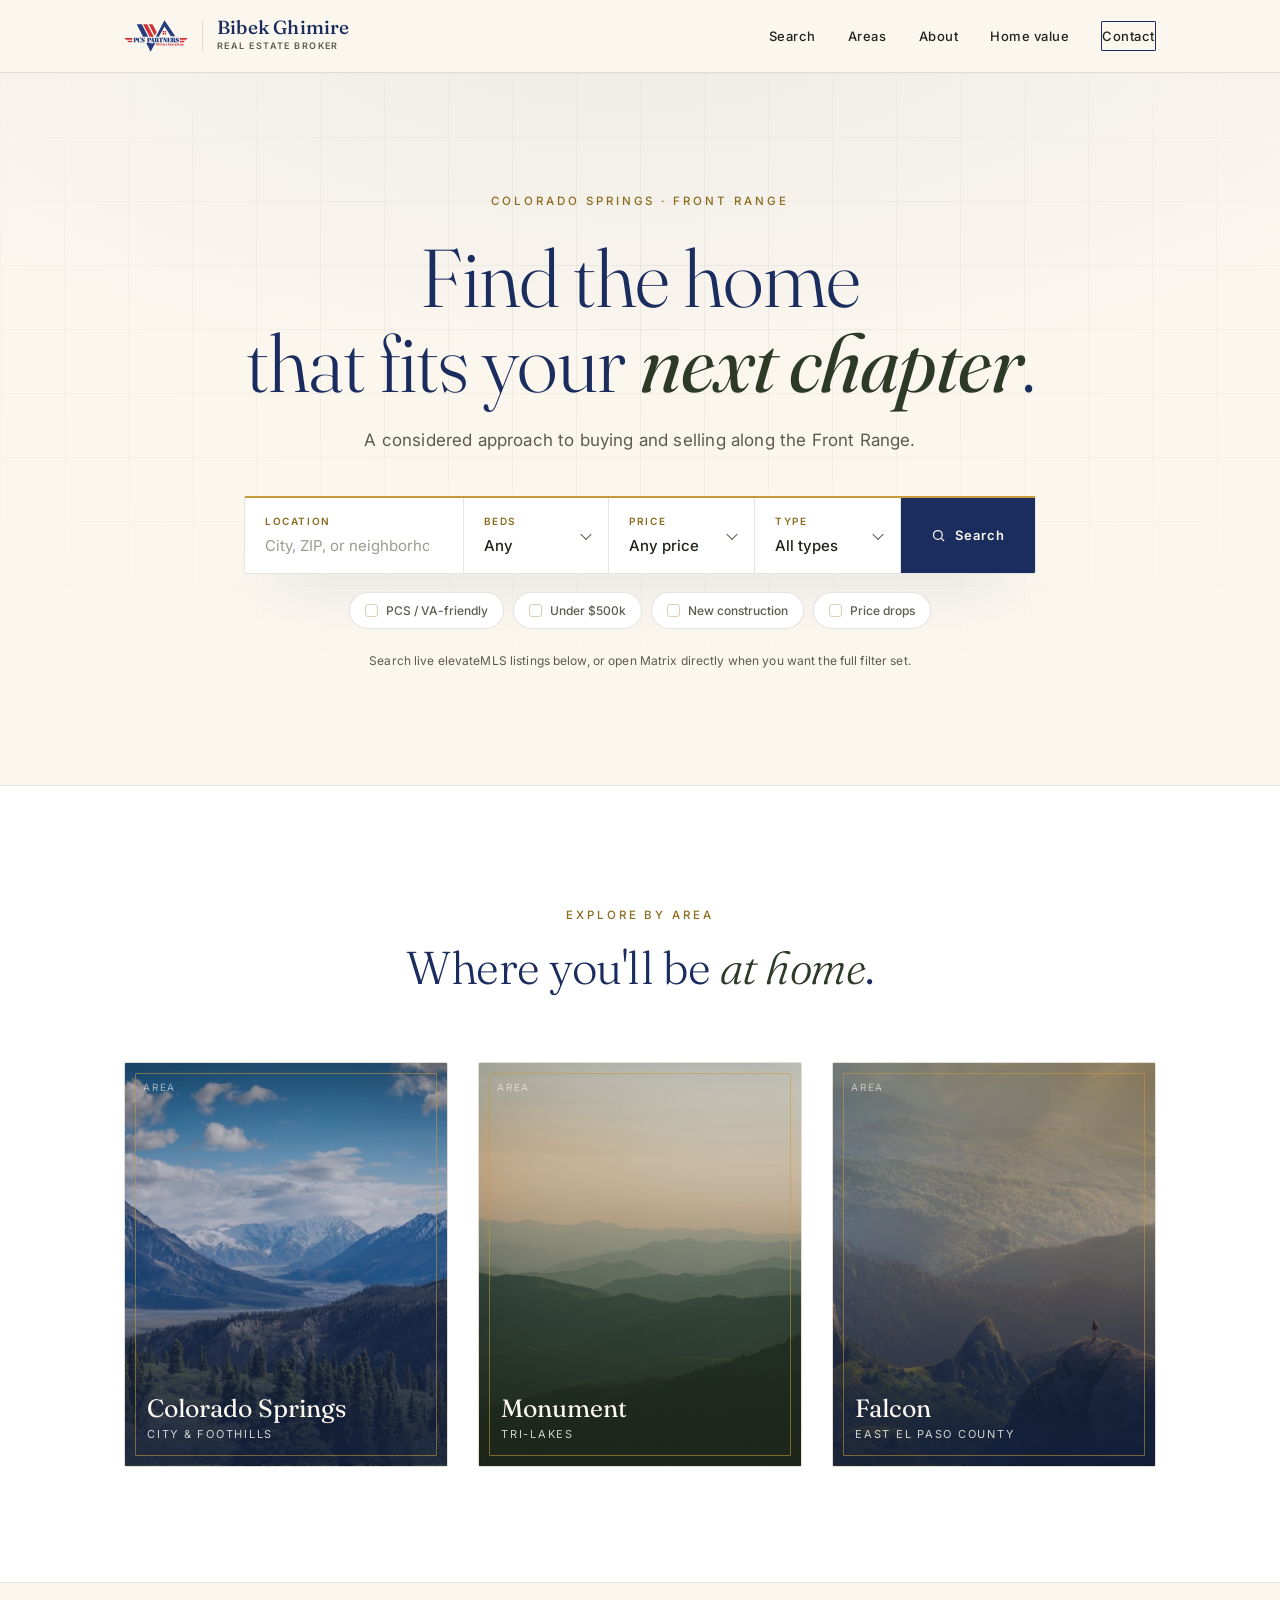
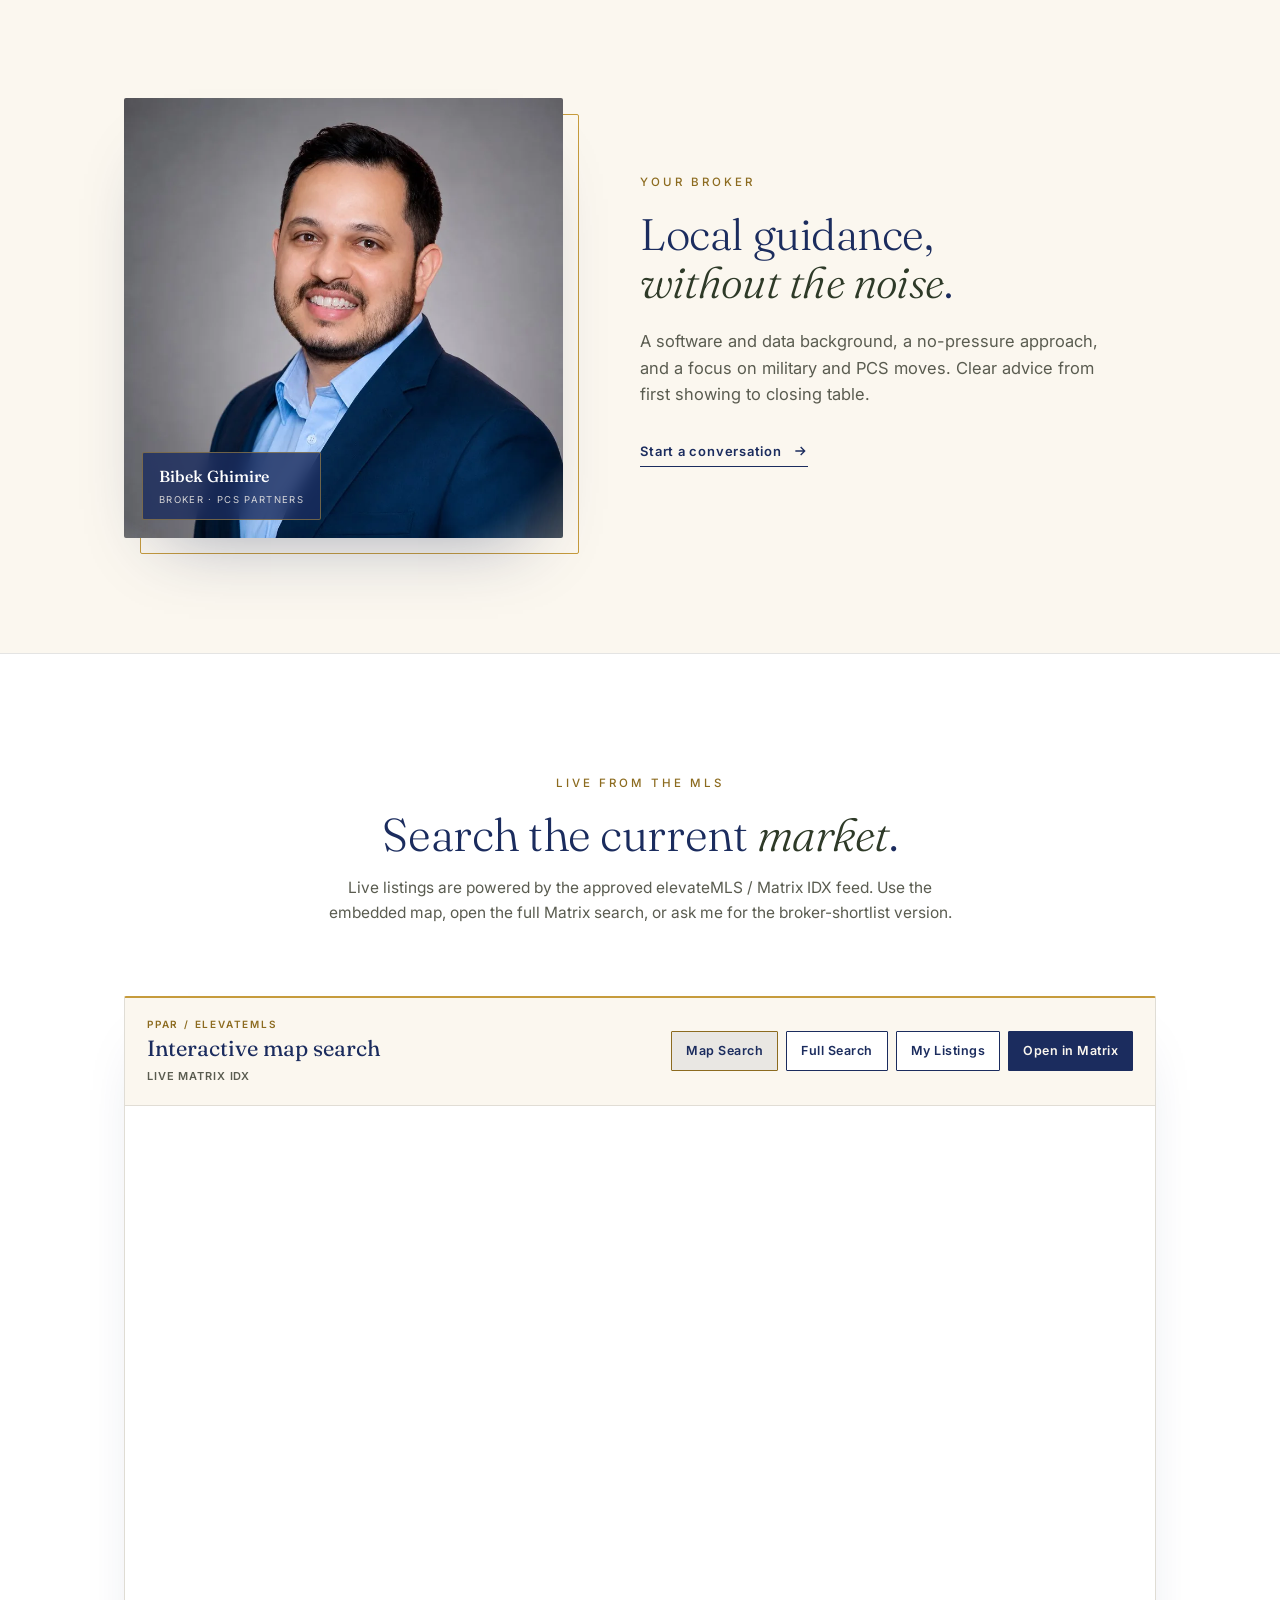
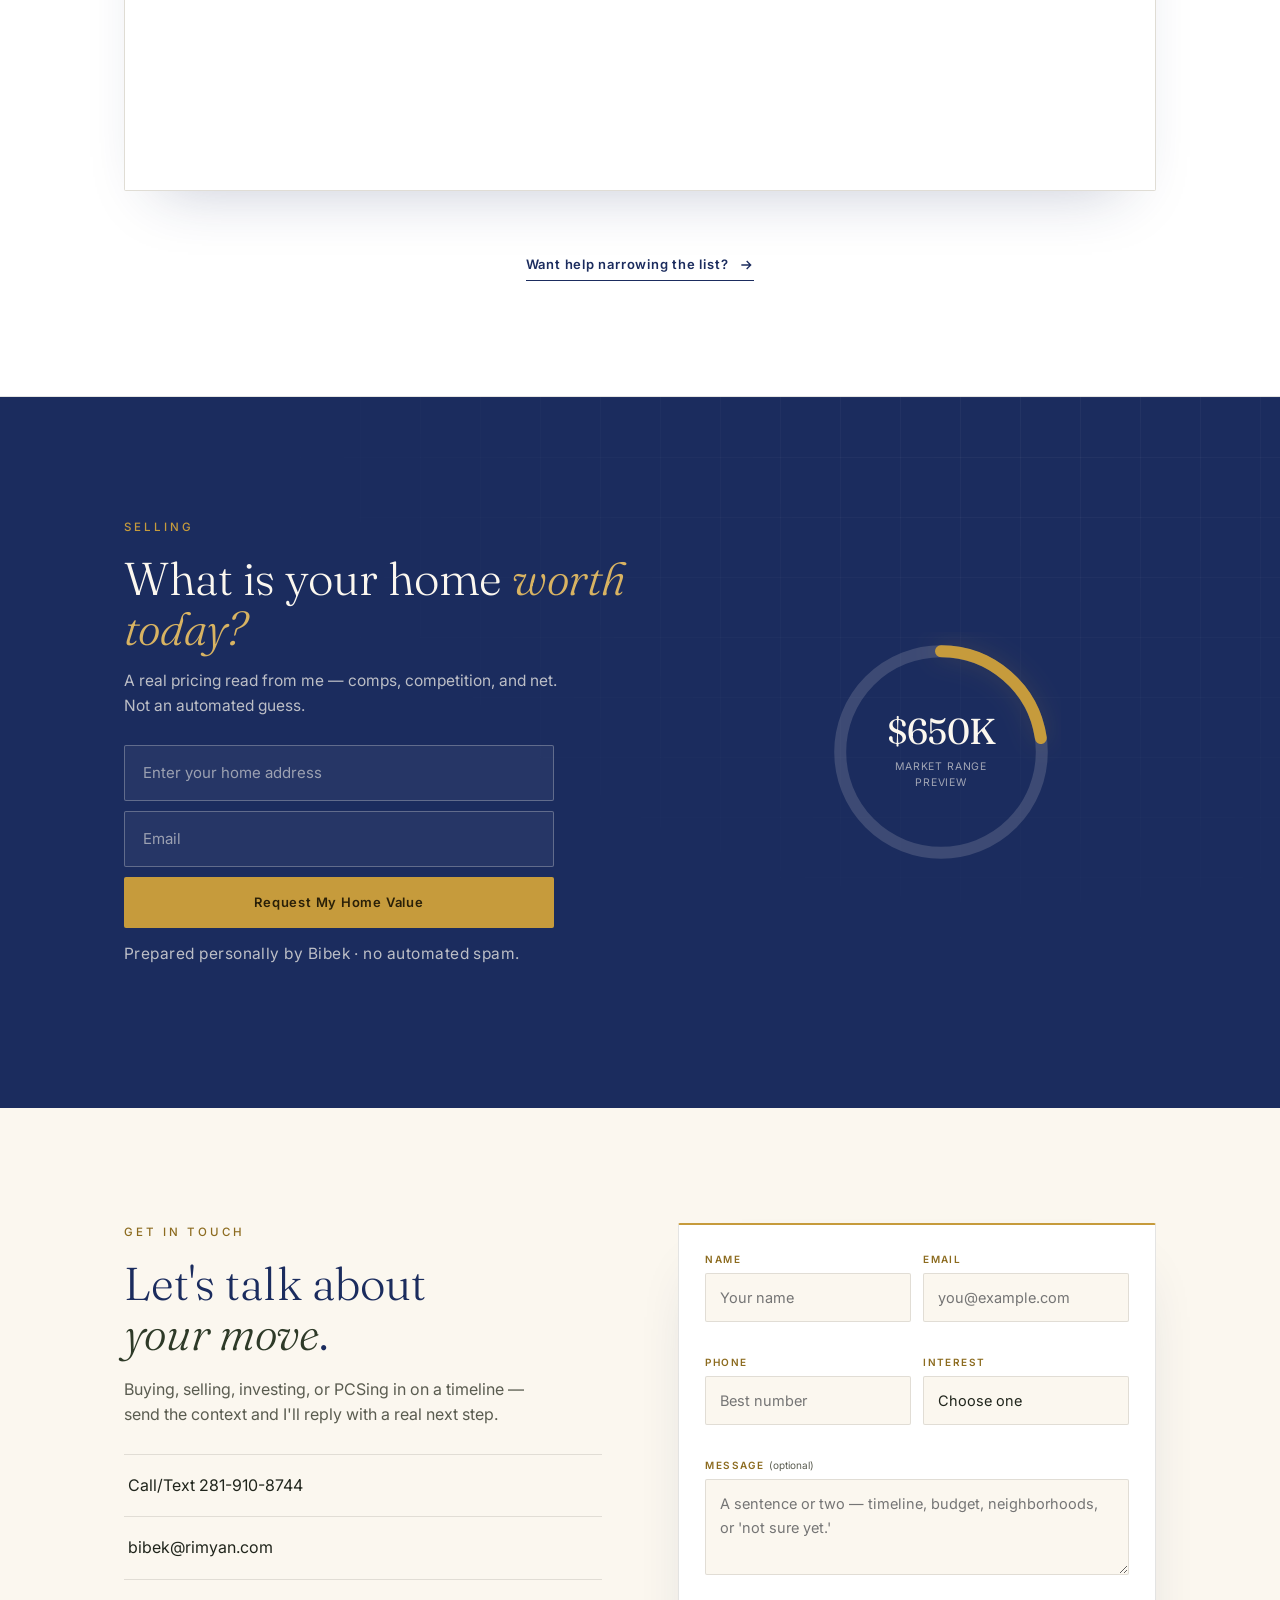
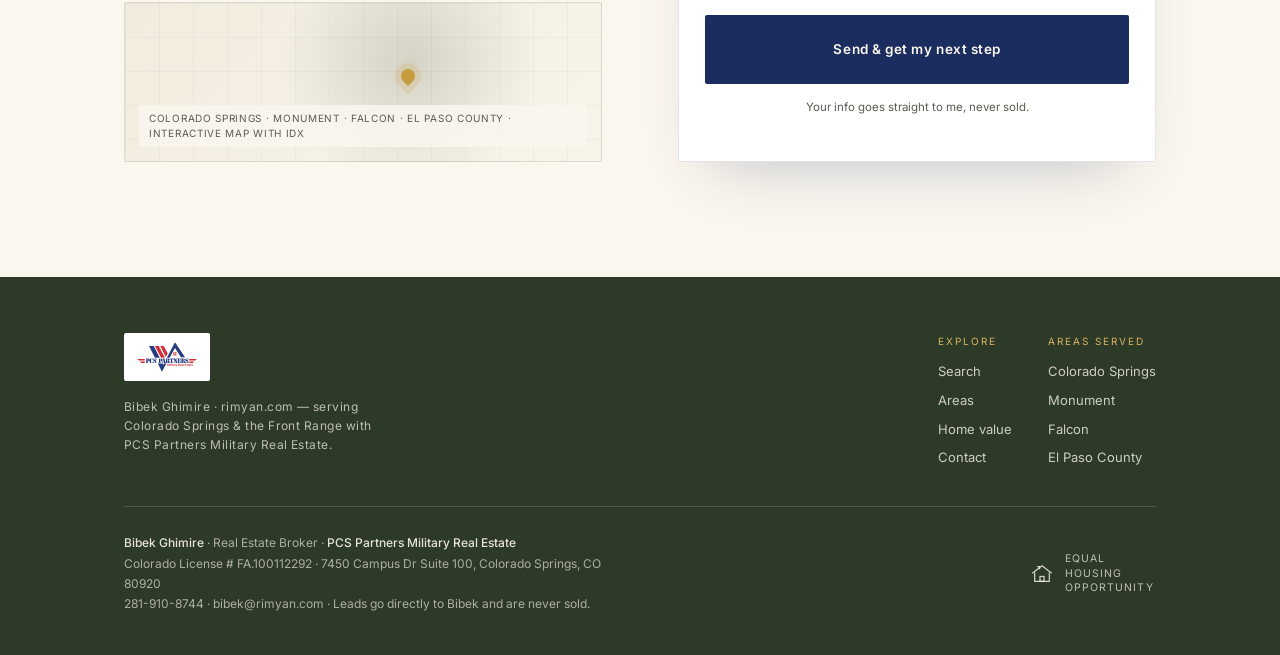
==== commit 110d5fd9: "Update Rimyan social preview card" ====
--- a/index.html
+++ b/index.html
@@ -3,21 +3,30 @@
 <head>
   <meta charset="UTF-8">
   <meta name="viewport" content="width=device-width, initial-scale=1.0">
-  <title>Rimyan | Colorado Springs, Monument & Falcon Real Estate</title>
-  <meta name="description" content="Search Colorado Springs, Monument, Falcon, and El Paso County homes with Bibek Ghimire — a considered, numbers-first broker at PCS Partners Military Real Estate. Military/PCS relocation friendly.">
+  <title>Rimyan | Colorado Springs + Front Range Real Estate</title>
+  <meta name="description" content="Find the home that fits your next chapter. Bibek Ghimire brings a considered, numbers-first approach to buying and selling in Colorado Springs, Monument, Falcon, and El Paso County.">
   <link rel="canonical" href="https://rimyan.com/">
   <meta name="theme-color" content="#1B2C5E">
   <meta property="og:type" content="website">
-  <meta property="og:title" content="Rimyan | Colorado Springs, Monument & Falcon Real Estate">
-  <meta property="og:description" content="A considered approach to buying and selling along the Front Range, with broker Bibek Ghimire.">
+  <meta property="og:site_name" content="Rimyan">
+  <meta property="og:title" content="Bibek Ghimire | PCS Partners Military Real Estate">
+  <meta property="og:description" content="Numbers-first real estate guidance for Colorado Springs, Monument, Falcon, and Denver. Visit rimyan.com to connect with Bibek.">
   <meta property="og:url" content="https://rimyan.com">
-  <meta property="og:image" content="https://rimyan.com/assets/rimyan-bibek-ghimire-social.jpg">
+  <meta property="og:image" content="https://rimyan.com/assets/rimyan-bibek-ghimire-social-card.jpg">
+  <meta property="og:image:width" content="1200">
+  <meta property="og:image:height" content="630">
+  <meta property="og:image:alt" content="Social card featuring Bibek Ghimire, PCS Partners Military Real Estate, and contact details at rimyan.com.">
   <meta name="twitter:card" content="summary_large_image">
-  <meta name="twitter:image" content="https://rimyan.com/assets/rimyan-bibek-ghimire-social.jpg">
+  <meta name="twitter:title" content="Bibek Ghimire | PCS Partners Military Real Estate">
+  <meta name="twitter:description" content="Numbers-first real estate guidance for Colorado Springs, Monument, Falcon, and Denver. Visit rimyan.com to connect with Bibek.">
+  <meta name="twitter:image" content="https://rimyan.com/assets/rimyan-bibek-ghimire-social-card.jpg">
+  <meta name="twitter:image:alt" content="Social card featuring Bibek Ghimire, PCS Partners Military Real Estate, and contact details at rimyan.com.">
   <link rel="preconnect" href="https://fonts.googleapis.com">
   <link rel="preconnect" href="https://fonts.gstatic.com" crossorigin>
   <link href="https://fonts.googleapis.com/css2?family=Fraunces:ital,opsz,wght@0,9..144,300;0,9..144,400;0,9..144,500;1,9..144,400&family=Inter:wght@300;400;500;600&display=swap" rel="stylesheet">
-  <link rel="icon" type="image/svg+xml" href="icon.svg">
+  <link rel="icon" type="image/svg+xml" href="/icon.svg">
+  <link rel="alternate icon" href="/favicon.ico">
+  <link rel="apple-touch-icon" href="/apple-touch-icon.png">
   <link rel="stylesheet" href="style.css">
   <script type="application/ld+json">
   {
@@ -100,7 +109,7 @@
           <label class="chip"><input type="checkbox" name="filters" value="New construction" form="propertySearchForm"> New construction</label>
           <label class="chip"><input type="checkbox" name="filters" value="Price drops" form="propertySearchForm"> Price drops</label>
         </div>
-        <p class="hero-note">Live MLS search arrives as my PPAR/elevateMLS access finishes. Until then, send your criteria and I'll hand-pull current matches — usually same day.</p>
+        <p class="hero-note">Search live elevateMLS listings below, or open Matrix directly when you want the full filter set.</p>
       </div>
     </section>
 
@@ -148,21 +157,35 @@
       </div>
     </section>
 
-    <section class="featured">
+    <section class="featured" id="listings">
       <div class="wrap">
         <div class="sec-head">
           <span class="eyebrow">Live from the MLS</span>
-          <h2>Currently on the <em>market</em>.</h2>
-          <p>Listings appear here automatically once IDX is connected.</p>
-        </div>
-        <div class="listing-grid" data-connector="idx-featured">
-          <article class="listing"><div class="listing-img"><span class="listing-tag">For sale</span><span class="ph">Photo via IDX</span></div><div class="listing-body"><div class="price">Live pricing</div><div class="meta">Colorado Springs &middot; beds &middot; baths &middot; sqft</div></div></article>
-          <article class="listing"><div class="listing-img"><span class="listing-tag">For sale</span><span class="ph">Photo via IDX</span></div><div class="listing-body"><div class="price">Live pricing</div><div class="meta">Monument &middot; beds &middot; baths &middot; sqft</div></div></article>
-          <article class="listing"><div class="listing-img"><span class="listing-tag">For sale</span><span class="ph">Photo via IDX</span></div><div class="listing-body"><div class="price">Live pricing</div><div class="meta">Falcon &middot; beds &middot; baths &middot; sqft</div></div></article>
+          <h2>Search the current <em>market</em>.</h2>
+          <p>Live listings are powered by the approved elevateMLS / Matrix IDX feed. Use the embedded map, open the full Matrix search, or ask me for the broker-shortlist version.</p>
+        </div>
+        <div class="idx-shell" data-connector="idx-map">
+          <div class="idx-toolbar">
+            <div>
+              <span class="idx-kicker">PPAR / elevateMLS</span>
+              <strong id="idxToolTitle">Interactive map search</strong>
+              <span class="idx-status" id="idxToolStatus">Live Matrix IDX</span>
+            </div>
+            <div class="idx-actions" role="group" aria-label="MLS search tools">
+              <button class="idx-tab active" type="button" data-idx-tool="map" aria-pressed="true">Map Search</button>
+              <a class="idx-tab" id="idxSearchLink" href="https://ppmls.mlsmatrix.com/Matrix/public/IDX.aspx?idx=1d51306" target="_blank" rel="noopener noreferrer">Full Search</a>
+              <a class="idx-tab" id="idxListingsLink" href="#contact" data-scroll="#contact" data-context="IDX: wants Bibek's current listings" data-interest="Buying">My Listings</a>
+              <a class="idx-open" id="idxMapLink" href="https://ppmls.mlsmatrix.com/Matrix/public/IDX.aspx?idx=1d51306" target="_blank" rel="noopener noreferrer">Open in Matrix</a>
+            </div>
+          </div>
+          <div class="idx-frame-wrap">
+            <iframe id="idxMapFrame" title="Live PPAR and elevateMLS property search" loading="lazy" referrerpolicy="strict-origin-when-cross-origin" data-idx-frame="map" src="about:blank"></iframe>
+          </div>
+          <noscript><p class="idx-noscript">JavaScript is required for the embedded MLS map. <a href="https://ppmls.mlsmatrix.com/Matrix/public/IDX.aspx?idx=1d51306">Open the full MLS search</a>.</p></noscript>
         </div>
         <div class="featured-foot">
-          <a class="btn-line" href="#search">
-            Tell me what you're after
+          <a class="btn-line" href="#contact" data-scroll="#contact" data-context="IDX search: wants help narrowing live listings" data-interest="Buying">
+            Want help narrowing the list?
             <svg viewBox="0 0 24 24" fill="none" stroke="currentColor" stroke-width="2" aria-hidden="true"><path d="M5 12h14M13 6l6 6-6 6"/></svg>
           </a>
         </div>
@@ -182,9 +205,9 @@
           </form>
           <p class="val-note">Prepared personally by Bibek &middot; no automated spam.</p>
         </div>
-        <div class="gauge" aria-hidden="true">
-          <svg viewBox="0 0 200 200"><circle cx="100" cy="100" r="84" fill="none" stroke="rgba(251,247,239,.16)" stroke-width="10"/><circle cx="100" cy="100" r="84" fill="none" stroke="var(--gold)" stroke-width="10" stroke-linecap="round" stroke-dasharray="120 528" transform="rotate(-90 100 100)"/></svg>
-          <div class="gauge-c"><span class="gauge-v">$ — —</span><span class="gauge-l">Estimate appears<br>once IDX connects</span></div>
+        <div class="gauge" id="valuationGauge" aria-hidden="true" data-min="200000" data-max="2000000" data-step="25000">
+          <svg viewBox="0 0 200 200"><circle class="gauge-track" cx="100" cy="100" r="84" fill="none" stroke="rgba(251,247,239,.16)" stroke-width="10"/><circle class="gauge-progress" id="valuationGaugeProgress" cx="100" cy="100" r="84" fill="none" stroke="var(--gold)" stroke-width="10" stroke-linecap="round" stroke-dasharray="120 528" transform="rotate(-90 100 100)"/></svg>
+          <div class="gauge-c"><span class="gauge-v" id="valuationGaugeValue">$650K</span><span class="gauge-l">Market range<br>preview</span></div>
         </div>
       </div>
     </section>
@@ -196,8 +219,8 @@
           <h2 tabindex="-1">Let's talk about<br><em>your move</em>.</h2>
           <p class="lede">Buying, selling, investing, or PCSing in on a timeline — send the context and I'll reply with a real next step.</p>
           <div class="contact-actions">
-            <a class="contact-row" href="tel:+12819108744"><span class="ic"><svg viewBox="0 0 24 24" fill="none" stroke="currentColor" stroke-width="2" aria-hidden="true"><path d="M22 16.92v3a2 2 0 0 1-2.18 2 19.8 19.8 0 0 1-8.63-3.07 19.5 19.5 0 0 1-6-6A19.8 19.8 0 0 1 2.12 4.18 2 2 0 0 1 4.11 2h3a2 2 0 0 1 2 1.72c.13.96.36 1.9.7 2.81a2 2 0 0 1-.45 2.11L8.09 9.91a16 16 0 0 0 6 6l1.27-1.27a2 2 0 0 1 2.11-.45c.91.34 1.85.57 2.81.7A2 2 0 0 1 22 16.92z"/></svg></span><span><span class="lbl">Call or text</span><span class="val">281-910-8744</span></span></a>
-          <a class="contact-row" href="mailto:bibek@rimyan.com"><span class="ic"><svg viewBox="0 0 24 24" fill="none" stroke="currentColor" stroke-width="2" aria-hidden="true"><rect x="3" y="5" width="18" height="14" rx="2"/><path d="M3 7l9 6 9-6"/></svg></span><span><span class="lbl">Email</span><span class="val">bibek@rimyan.com</span></span></a>
+            <a class="contact-row" id="phoneLink" href="tel:+12819108744"><span class="ic"><svg viewBox="0 0 24 24" fill="none" stroke="currentColor" stroke-width="2" aria-hidden="true"><path d="M22 16.92v3a2 2 0 0 1-2.18 2 19.8 19.8 0 0 1-8.63-3.07 19.5 19.5 0 0 1-6-6A19.8 19.8 0 0 1 2.12 4.18 2 2 0 0 1 4.11 2h3a2 2 0 0 1 2 1.72c.13.96.36 1.9.7 2.81a2 2 0 0 1-.45 2.11L8.09 9.91a16 16 0 0 0 6 6l1.27-1.27a2 2 0 0 1 2.11-.45c.91.34 1.85.57 2.81.7A2 2 0 0 1 22 16.92z"/></svg></span><span><span class="lbl">Call or text</span><span class="val">281-910-8744</span></span></a>
+          <a class="contact-row" id="emailLink" href="mailto:bibek@rimyan.com"><span class="ic"><svg viewBox="0 0 24 24" fill="none" stroke="currentColor" stroke-width="2" aria-hidden="true"><rect x="3" y="5" width="18" height="14" rx="2"/><path d="M3 7l9 6 9-6"/></svg></span><span><span class="lbl">Email</span><span class="val">bibek@rimyan.com</span></span></a>
           </div>
           <div class="map-mini" data-connector="idx-map" aria-label="Service area map">
             <span class="map-pin"></span>
@@ -231,7 +254,7 @@
   <div class="mobile-sticky" id="mobileCta">
     <a href="#search">Search</a>
     <a href="#valuation">Home value</a>
-    <a href="tel:+12819108744" class="ms-call">Call / Text</a>
+    <a href="tel:+12819108744" class="ms-call" id="mobilePhoneLink">Call / Text</a>
   </div>
 
   <footer>
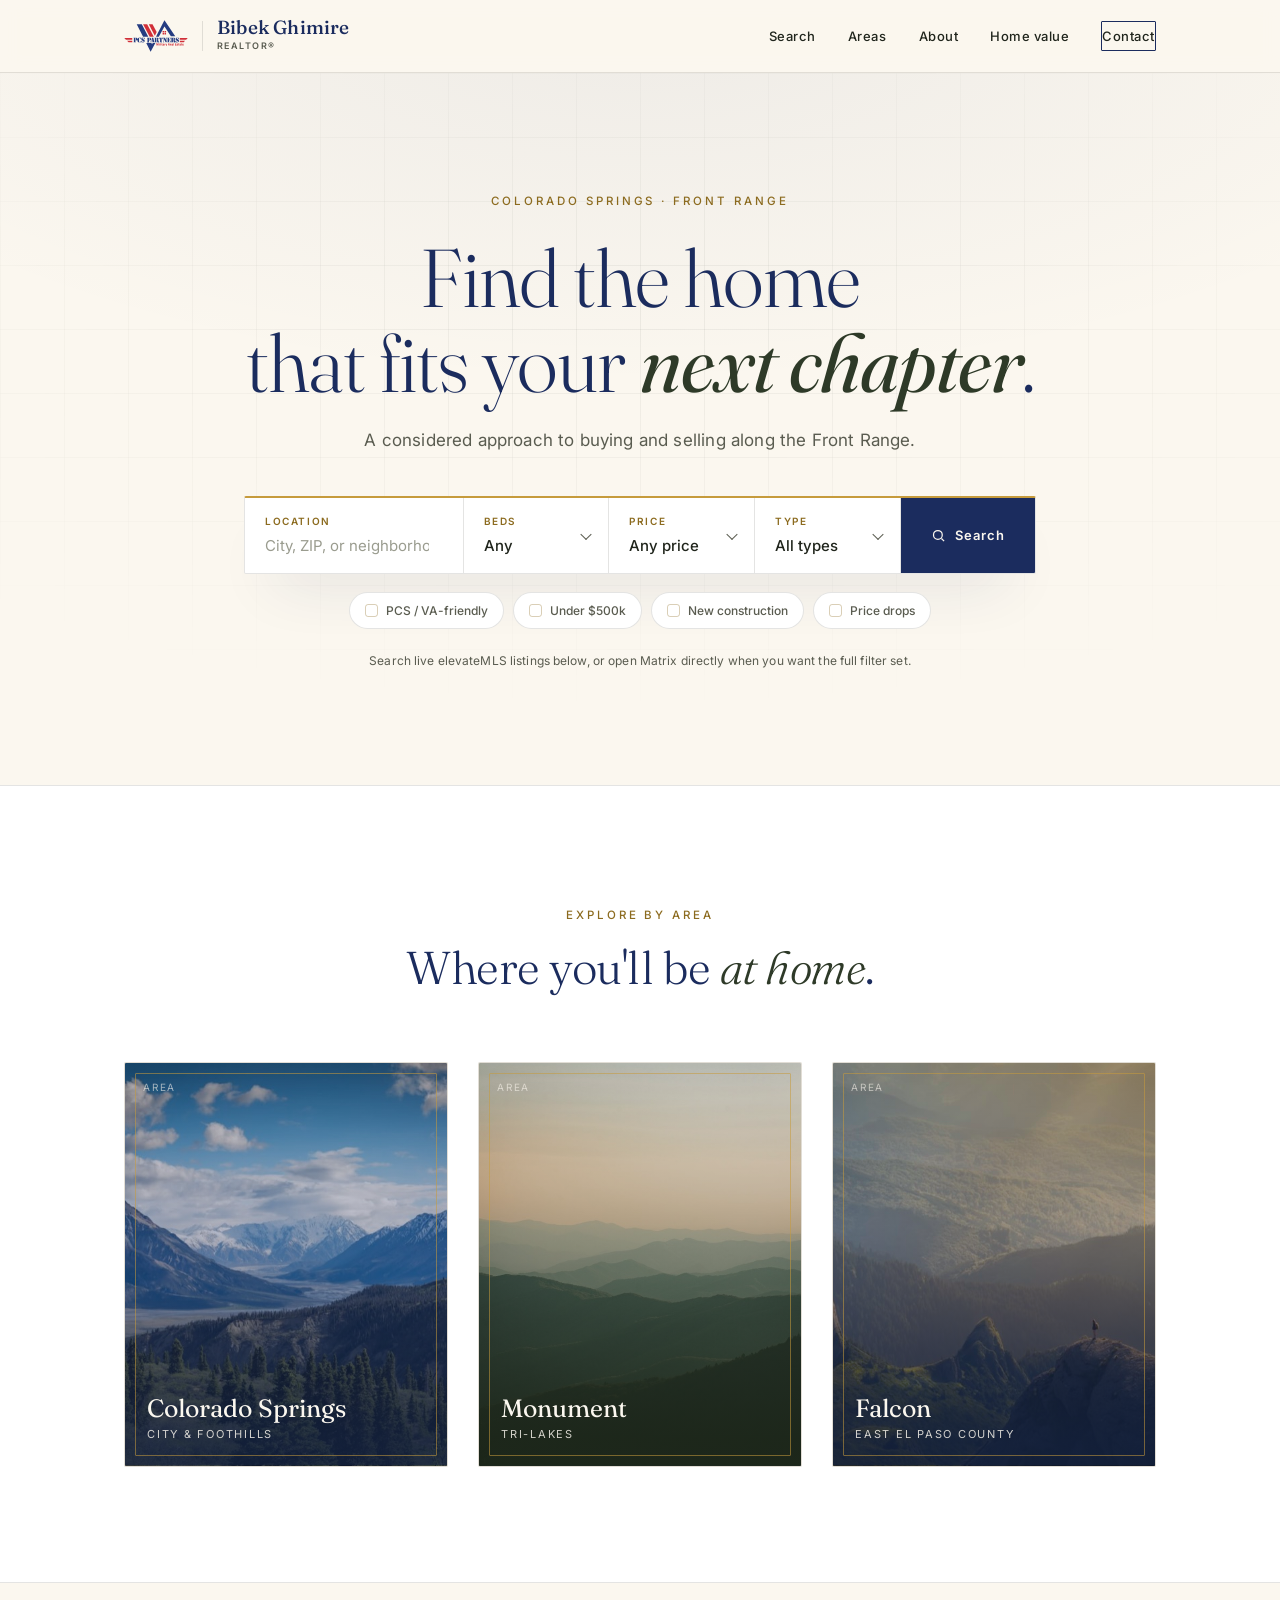
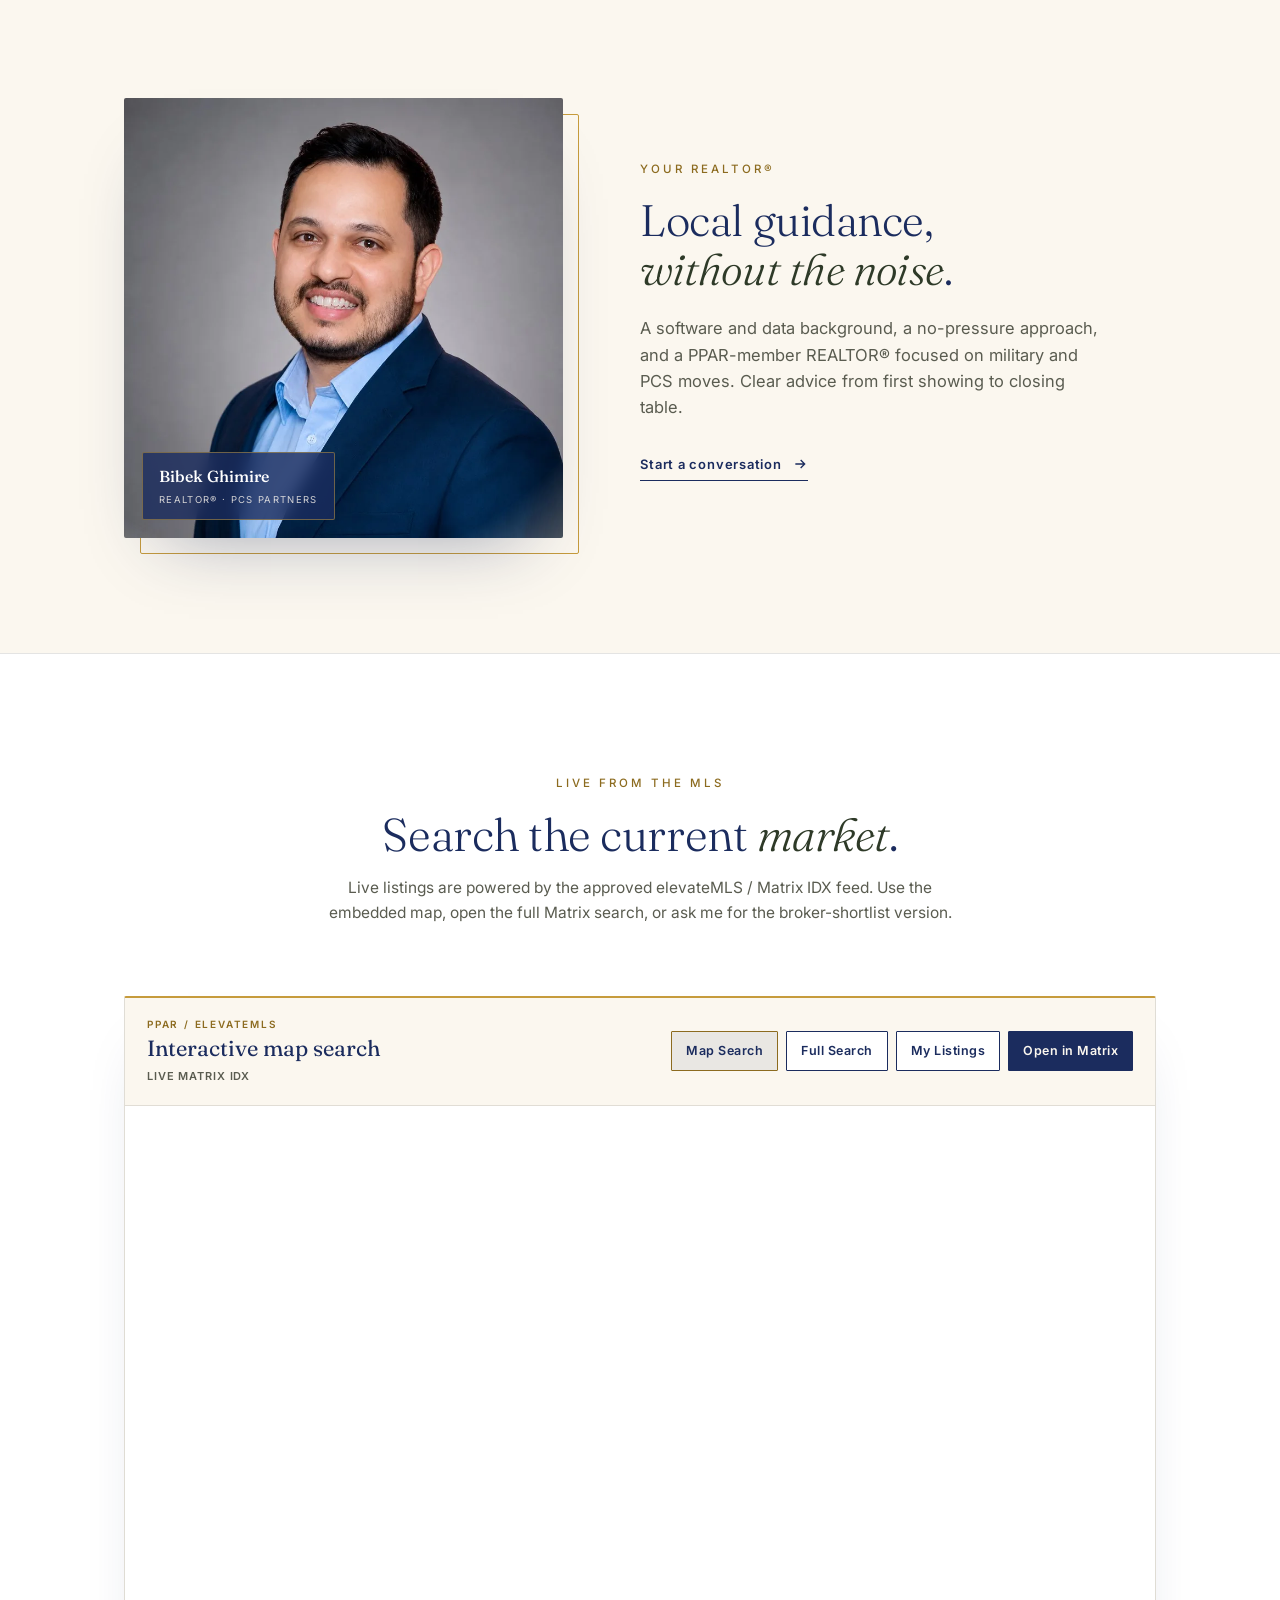
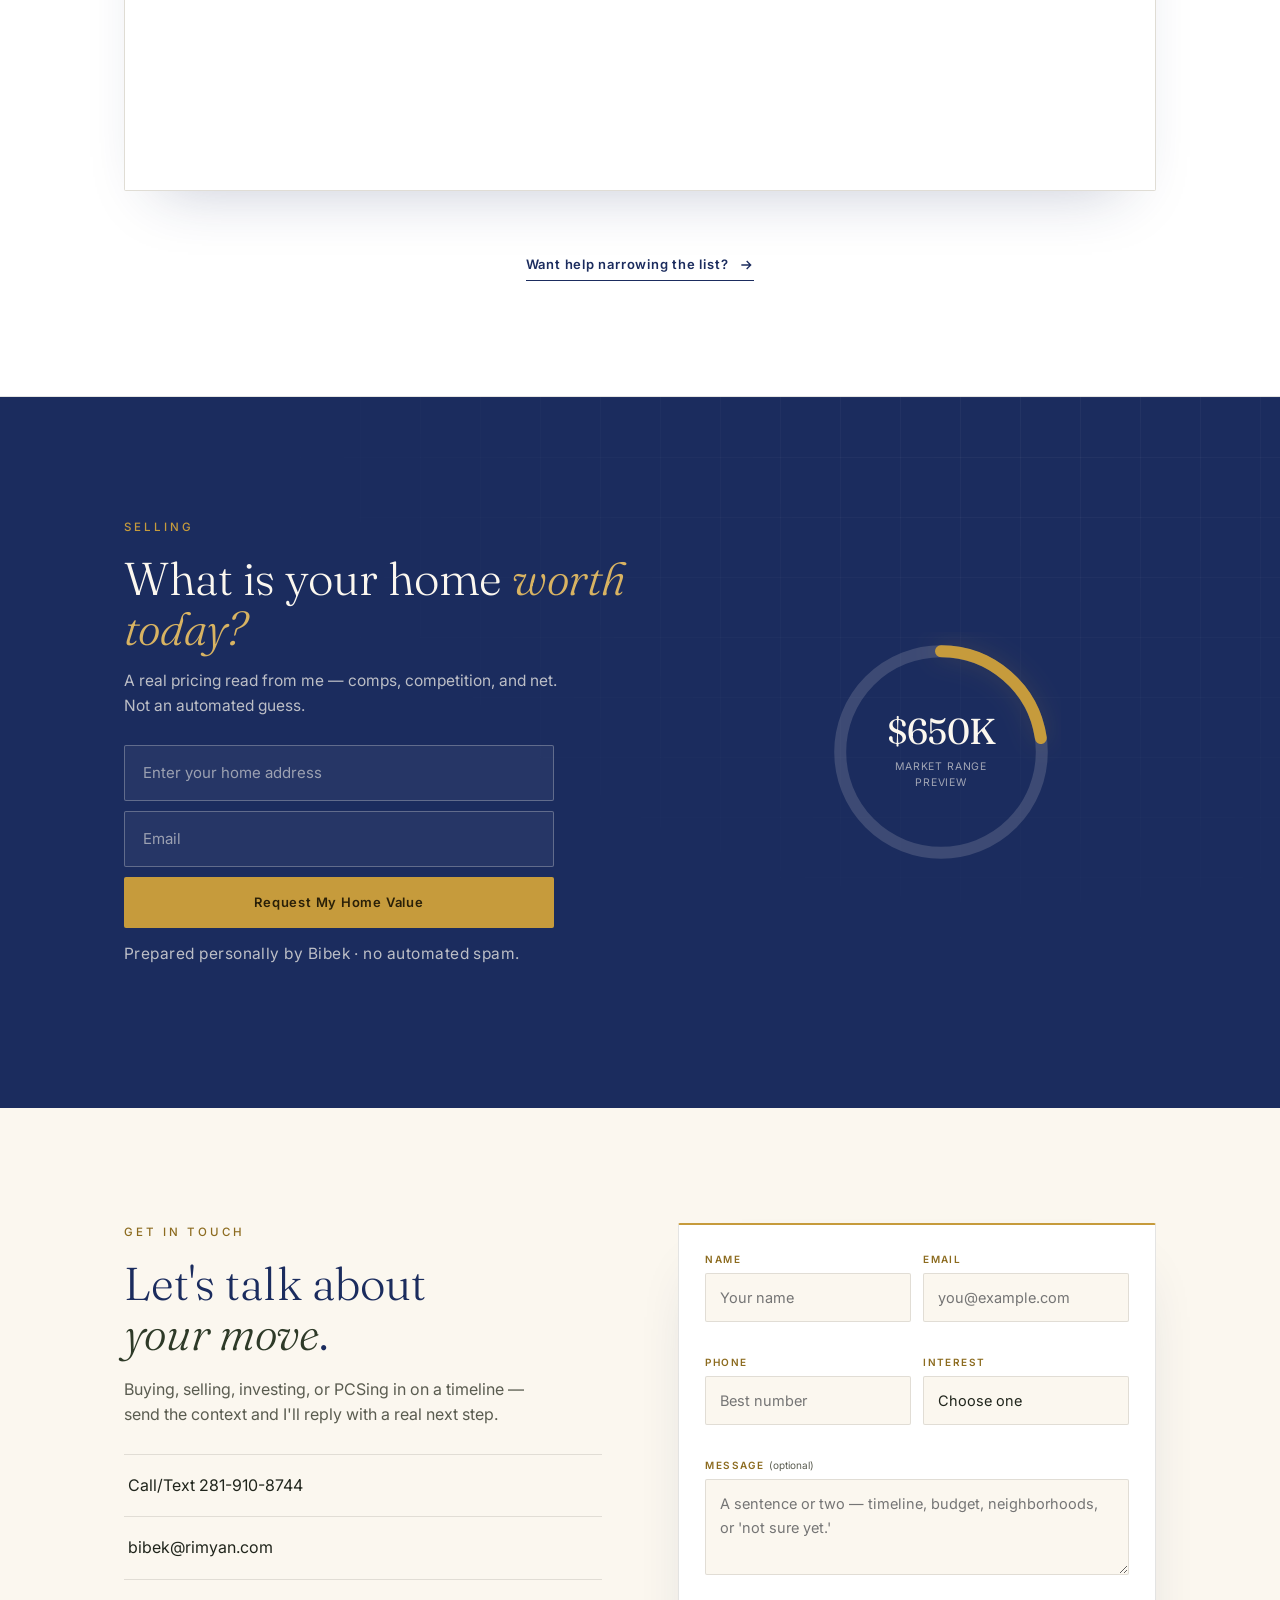
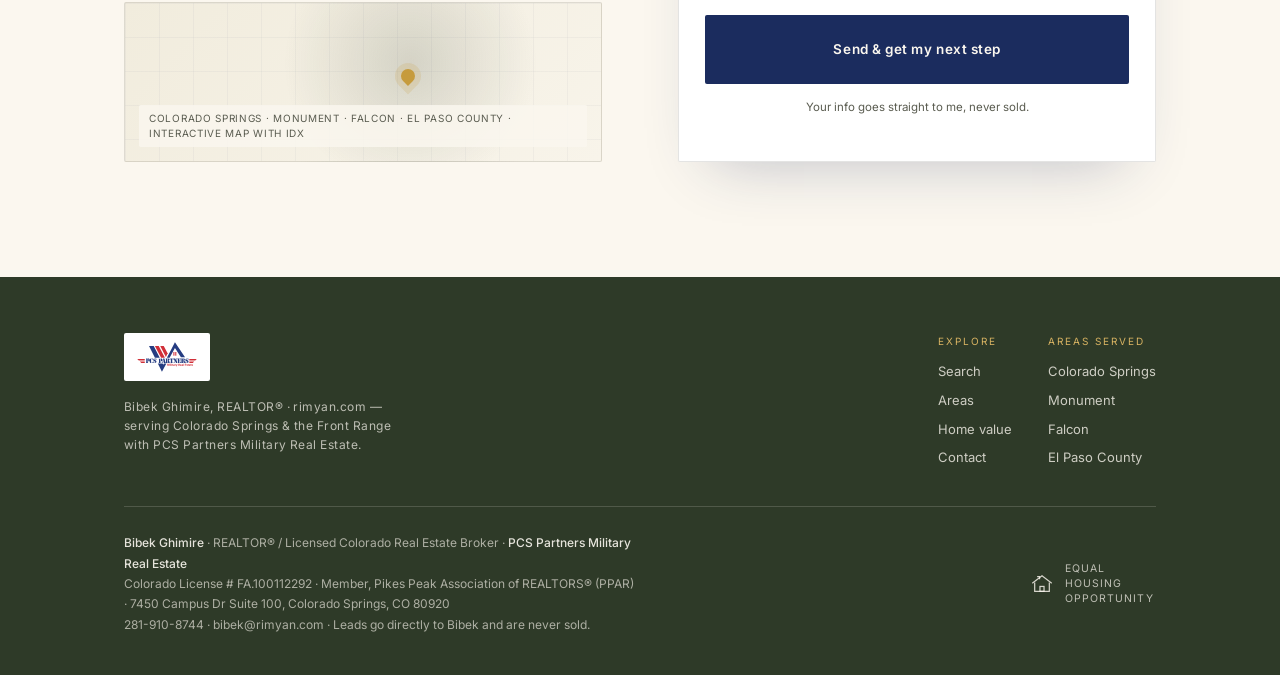
==== commit c5f94424: "Add PPAR REALTOR credentials to Rimyan site" ====
--- a/index.html
+++ b/index.html
@@ -4,21 +4,21 @@
   <meta charset="UTF-8">
   <meta name="viewport" content="width=device-width, initial-scale=1.0">
   <title>Rimyan | Colorado Springs + Front Range Real Estate</title>
-  <meta name="description" content="Find the home that fits your next chapter. Bibek Ghimire brings a considered, numbers-first approach to buying and selling in Colorado Springs, Monument, Falcon, and El Paso County.">
+  <meta name="description" content="Find the home that fits your next chapter. Bibek Ghimire is a PPAR-member REALTOR® and licensed Colorado real estate broker serving Colorado Springs, Monument, Falcon, and El Paso County.">
   <link rel="canonical" href="https://rimyan.com/">
   <meta name="theme-color" content="#1B2C5E">
   <meta property="og:type" content="website">
   <meta property="og:site_name" content="Rimyan">
-  <meta property="og:title" content="Bibek Ghimire | PCS Partners Military Real Estate">
-  <meta property="og:description" content="Numbers-first real estate guidance for Colorado Springs, Monument, Falcon, and Denver. Visit rimyan.com to connect with Bibek.">
+  <meta property="og:title" content="Rimyan | Find the home that fits your next chapter">
+  <meta property="og:description" content="Numbers-first Colorado Springs, Monument, Falcon, and El Paso County real estate guidance with Bibek Ghimire, PPAR-member REALTOR®.">
   <meta property="og:url" content="https://rimyan.com">
   <meta property="og:image" content="https://rimyan.com/assets/rimyan-bibek-ghimire-social-card.jpg">
   <meta property="og:image:width" content="1200">
   <meta property="og:image:height" content="630">
   <meta property="og:image:alt" content="Social card featuring Bibek Ghimire, PCS Partners Military Real Estate, and contact details at rimyan.com.">
   <meta name="twitter:card" content="summary_large_image">
-  <meta name="twitter:title" content="Bibek Ghimire | PCS Partners Military Real Estate">
-  <meta name="twitter:description" content="Numbers-first real estate guidance for Colorado Springs, Monument, Falcon, and Denver. Visit rimyan.com to connect with Bibek.">
+  <meta name="twitter:title" content="Rimyan | Find the home that fits your next chapter">
+  <meta name="twitter:description" content="Colorado Springs, Monument, Falcon, and El Paso County real estate with Bibek Ghimire, PPAR-member REALTOR®.">
   <meta name="twitter:image" content="https://rimyan.com/assets/rimyan-bibek-ghimire-social-card.jpg">
   <meta name="twitter:image:alt" content="Social card featuring Bibek Ghimire, PCS Partners Military Real Estate, and contact details at rimyan.com.">
   <link rel="preconnect" href="https://fonts.googleapis.com">
@@ -33,12 +33,13 @@
     "@context": "https://schema.org",
     "@type": "RealEstateAgent",
     "name": "Bibek Ghimire",
-    "description": "Colorado Springs-area real estate broker with PCS Partners Military Real Estate serving Colorado Springs, Monument, Falcon, and nearby El Paso County communities, with a focus on military and PCS relocation.",
+    "description": "Colorado Springs-area REALTOR® and licensed Colorado real estate broker with PCS Partners Military Real Estate serving Colorado Springs, Monument, Falcon, and nearby El Paso County communities, with a focus on military and PCS relocation.",
     "url": "https://rimyan.com",
     "telephone": "+1-281-910-8744",
     "email": "bibek@rimyan.com",
     "brand": { "@type": "Brand", "name": "Rimyan" },
     "affiliation": { "@type": "Organization", "name": "PCS Partners Military Real Estate", "url": "https://thepcspartners.com" },
+    "memberOf": { "@type": "Organization", "name": "Pikes Peak Association of REALTORS® (PPAR)", "url": "https://ppar.com" },
     "knowsAbout": ["Military PCS relocation", "El Paso County real estate", "Investment property analysis", "Home valuation and pricing strategy"],
     "areaServed": [
       { "@type": "City", "name": "Colorado Springs", "containedInPlace": { "@type": "State", "name": "Colorado" } },
@@ -59,7 +60,7 @@
       <a href="#top" class="brand" aria-label="Bibek Ghimire — PCS Partners Military Real Estate">
         <img class="brand-logo" src="assets/pcs-partners-logo.svg" alt="PCS Partners Military Real Estate" height="32">
         <span class="brand-div" aria-hidden="true"></span>
-        <span class="brand-name"><span class="bn">Bibek Ghimire</span><span class="bt">Real Estate Broker</span></span>
+        <span class="brand-name"><span class="bn">Bibek Ghimire</span><span class="bt">REALTOR®</span></span>
       </a>
       <nav class="nav-links" id="navLinks" aria-label="Primary">
         <a href="#search">Search</a>
@@ -140,15 +141,15 @@
           <div class="photo-mask">
             <picture>
               <source type="image/webp" srcset="assets/bibek-ghimire-headshot-400.webp 400w, assets/bibek-ghimire-headshot-800.webp 800w, assets/bibek-ghimire-headshot-1200.webp 1200w" sizes="(max-width: 980px) 80vw, 460px">
-              <img src="assets/bibek-ghimire-headshot-800.jpg" srcset="assets/bibek-ghimire-headshot-400.jpg 400w, assets/bibek-ghimire-headshot-800.jpg 800w, assets/bibek-ghimire-headshot-1200.jpg 1200w" sizes="(max-width: 980px) 80vw, 460px" alt="Bibek Ghimire, Colorado real estate broker" width="800" height="800" loading="lazy" decoding="async">
+              <img src="assets/bibek-ghimire-headshot-800.jpg" srcset="assets/bibek-ghimire-headshot-400.jpg 400w, assets/bibek-ghimire-headshot-800.jpg 800w, assets/bibek-ghimire-headshot-1200.jpg 1200w" sizes="(max-width: 980px) 80vw, 460px" alt="Bibek Ghimire, Colorado REALTOR® and licensed real estate broker" width="800" height="800" loading="lazy" decoding="async">
             </picture>
           </div>
-          <span class="name-tag"><b>Bibek Ghimire</b>Broker &middot; PCS Partners</span>
+          <span class="name-tag"><b>Bibek Ghimire</b>REALTOR® &middot; PCS Partners</span>
         </div>
         <div class="portrait-copy">
-          <span class="eyebrow">Your broker</span>
+          <span class="eyebrow">Your REALTOR®</span>
           <h2>Local guidance,<br><em>without the noise</em>.</h2>
-          <p class="lede">A software and data background, a no-pressure approach, and a focus on military and PCS moves. Clear advice from first showing to closing table.</p>
+          <p class="lede">A software and data background, a no-pressure approach, and a PPAR-member REALTOR® focused on military and PCS moves. Clear advice from first showing to closing table.</p>
           <a class="btn-line" href="#contact" data-scroll="#contact" data-context="About: start a conversation">
             Start a conversation
             <svg viewBox="0 0 24 24" fill="none" stroke="currentColor" stroke-width="2" aria-hidden="true"><path d="M5 12h14M13 6l6 6-6 6"/></svg>
@@ -262,7 +263,7 @@
       <div class="foot-top">
         <div class="foot-brand">
           <span class="foot-logo"><img src="assets/pcs-partners-logo.svg" alt="PCS Partners Military Real Estate"></span>
-          <div class="foot-tag">Bibek Ghimire &middot; rimyan.com — serving Colorado Springs &amp; the Front Range with PCS Partners Military Real Estate.</div>
+          <div class="foot-tag">Bibek Ghimire, REALTOR® &middot; rimyan.com — serving Colorado Springs &amp; the Front Range with PCS Partners Military Real Estate.</div>
         </div>
         <div class="foot-areas">
           <div><div class="col-h">Explore</div><a href="#search">Search</a><a href="#areas">Areas</a><a href="#valuation">Home value</a><a href="#contact">Contact</a></div>
@@ -270,7 +271,7 @@
         </div>
       </div>
       <div class="compliance">
-        <div class="lic"><b>Bibek Ghimire</b> &middot; Real Estate Broker &middot; <b>PCS Partners Military Real Estate</b><br>Colorado License # FA.100112292 &middot; 7450 Campus Dr Suite 100, Colorado Springs, CO 80920<br>281-910-8744 &middot; bibek@rimyan.com &middot; Leads go directly to Bibek and are never sold.</div>
+        <div class="lic"><b>Bibek Ghimire</b> &middot; REALTOR® / Licensed Colorado Real Estate Broker &middot; <b>PCS Partners Military Real Estate</b><br>Colorado License # FA.100112292 &middot; Member, Pikes Peak Association of REALTORS® (PPAR) &middot; 7450 Campus Dr Suite 100, Colorado Springs, CO 80920<br>281-910-8744 &middot; bibek@rimyan.com &middot; Leads go directly to Bibek and are never sold.</div>
         <div class="eho">
           <svg viewBox="0 0 64 64" fill="none" stroke="rgba(251,247,239,.82)" stroke-width="3" role="img" aria-labelledby="ehoT"><title id="ehoT">Equal Housing Opportunity</title><path d="M8 30 32 12l24 18"/><path d="M14 28v22h36V28"/><rect x="27" y="38" width="10" height="12"/><path d="M20 14h6v6"/></svg>
           <span>Equal Housing Opportunity</span>
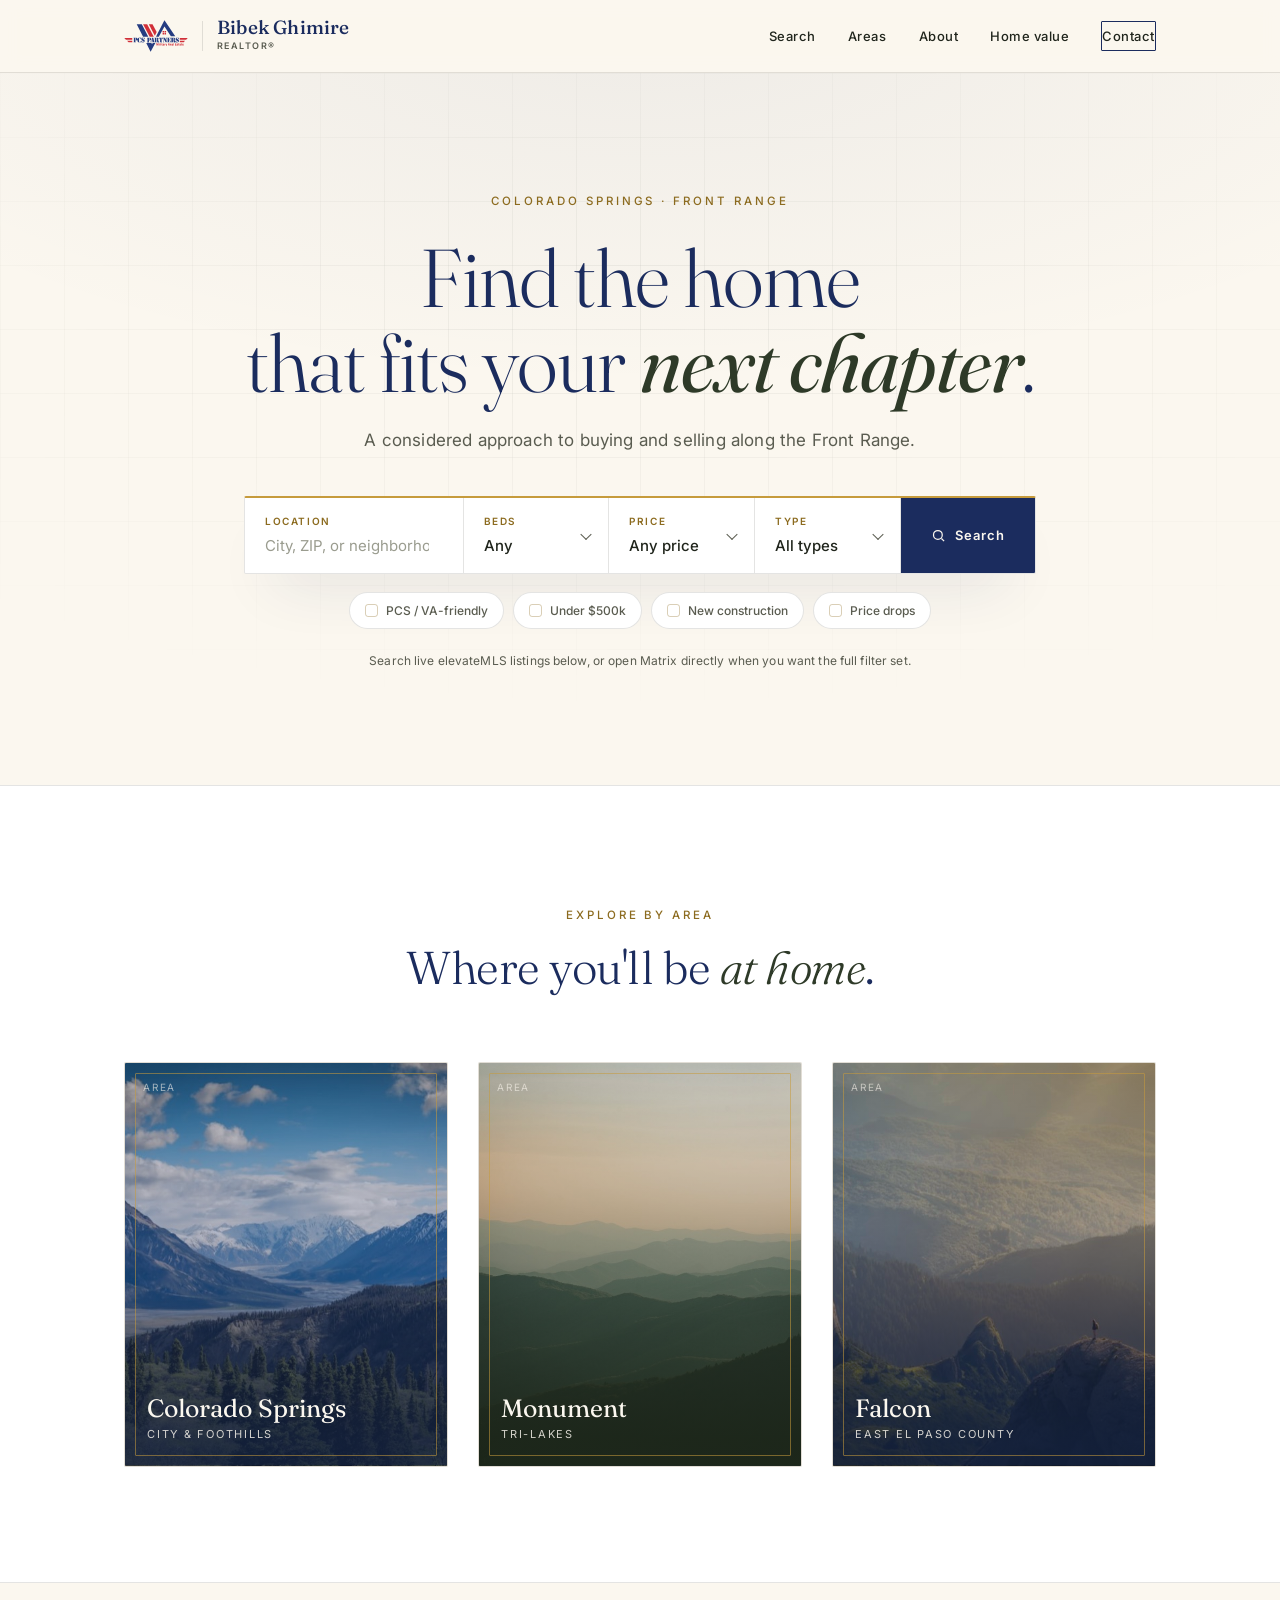
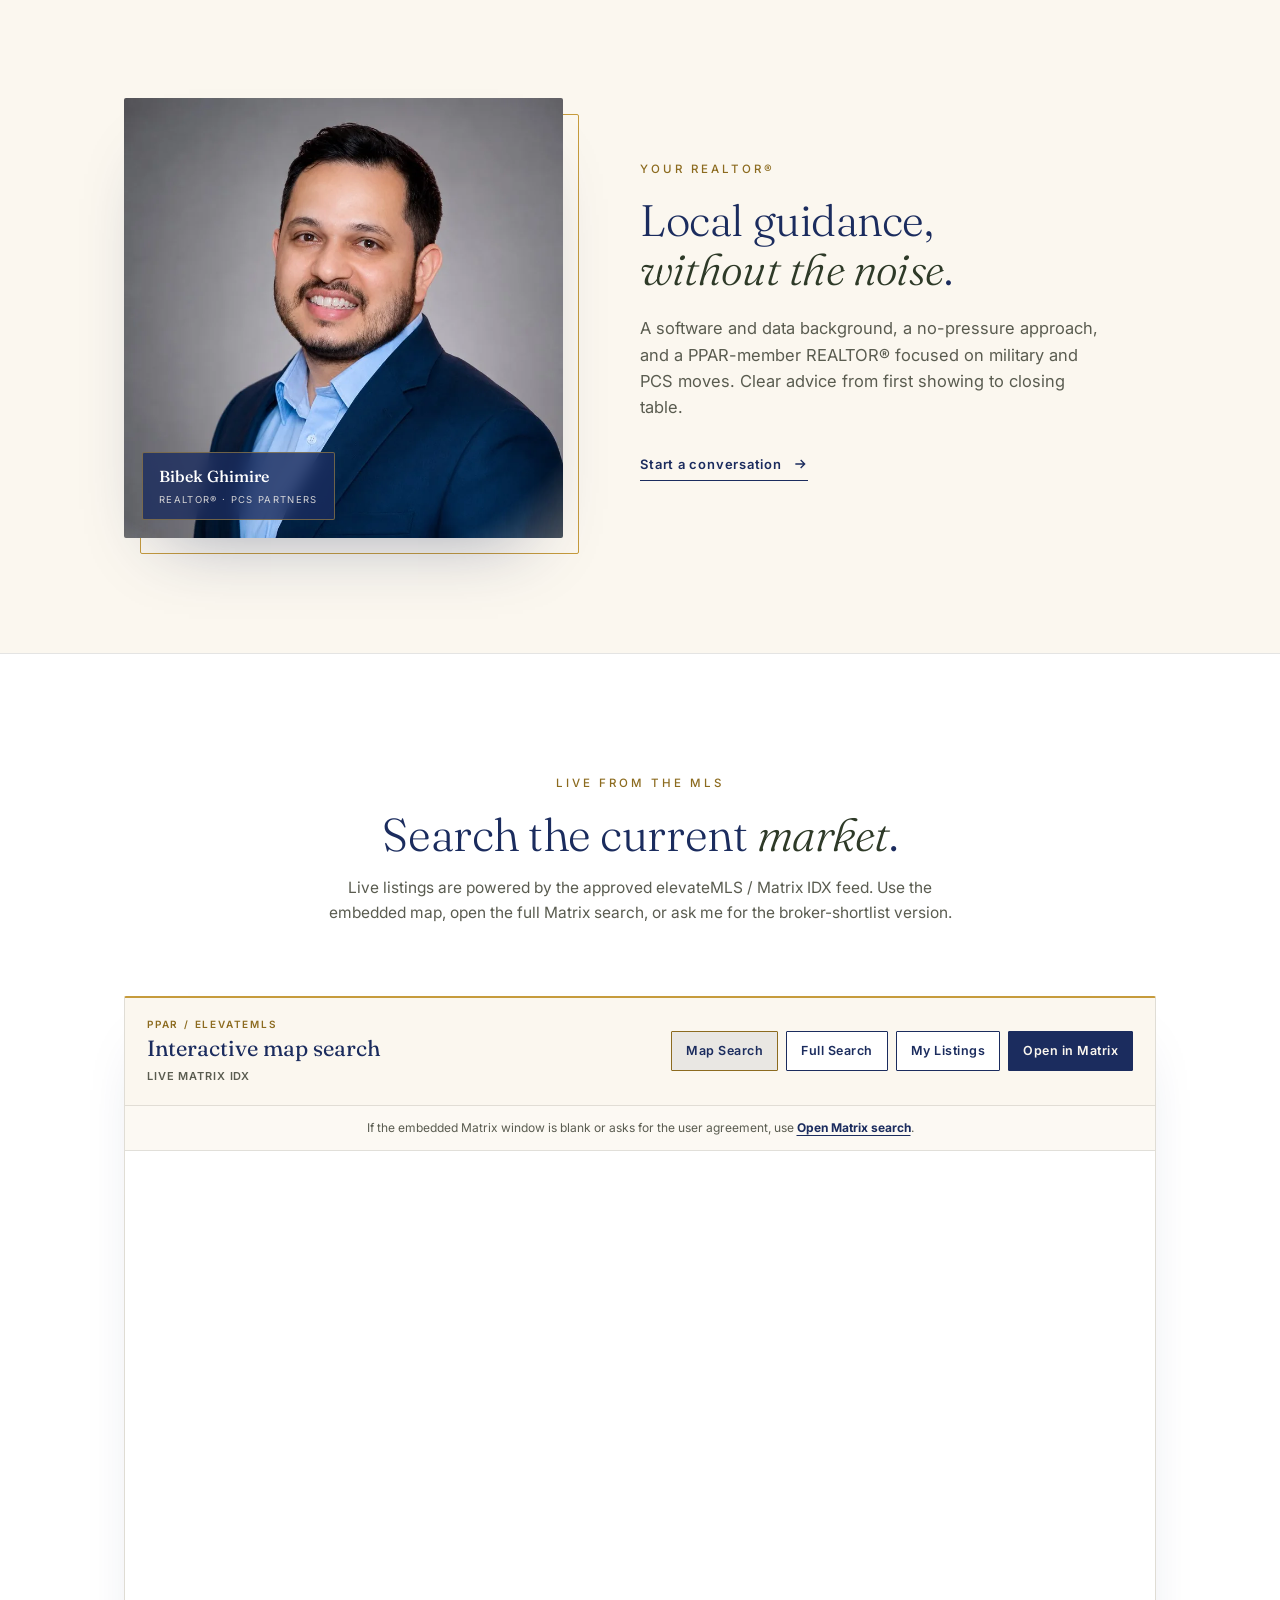
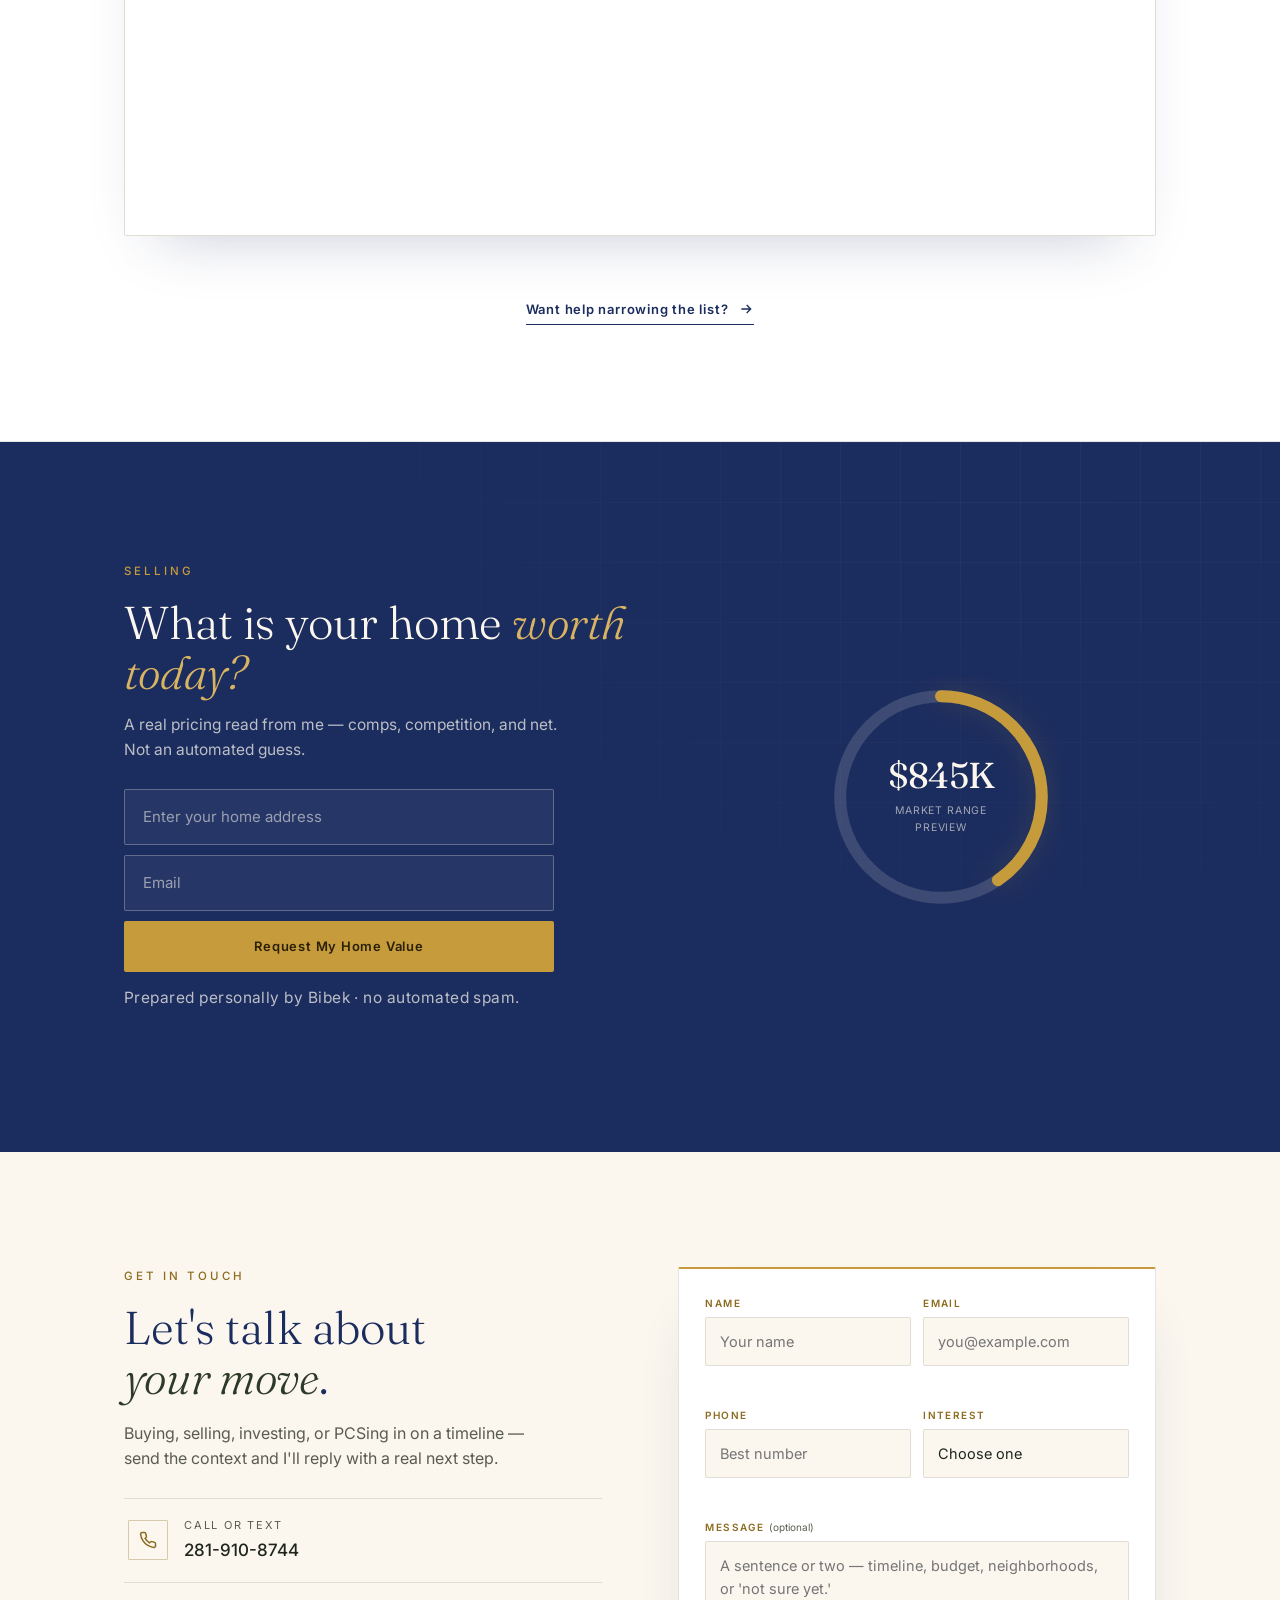
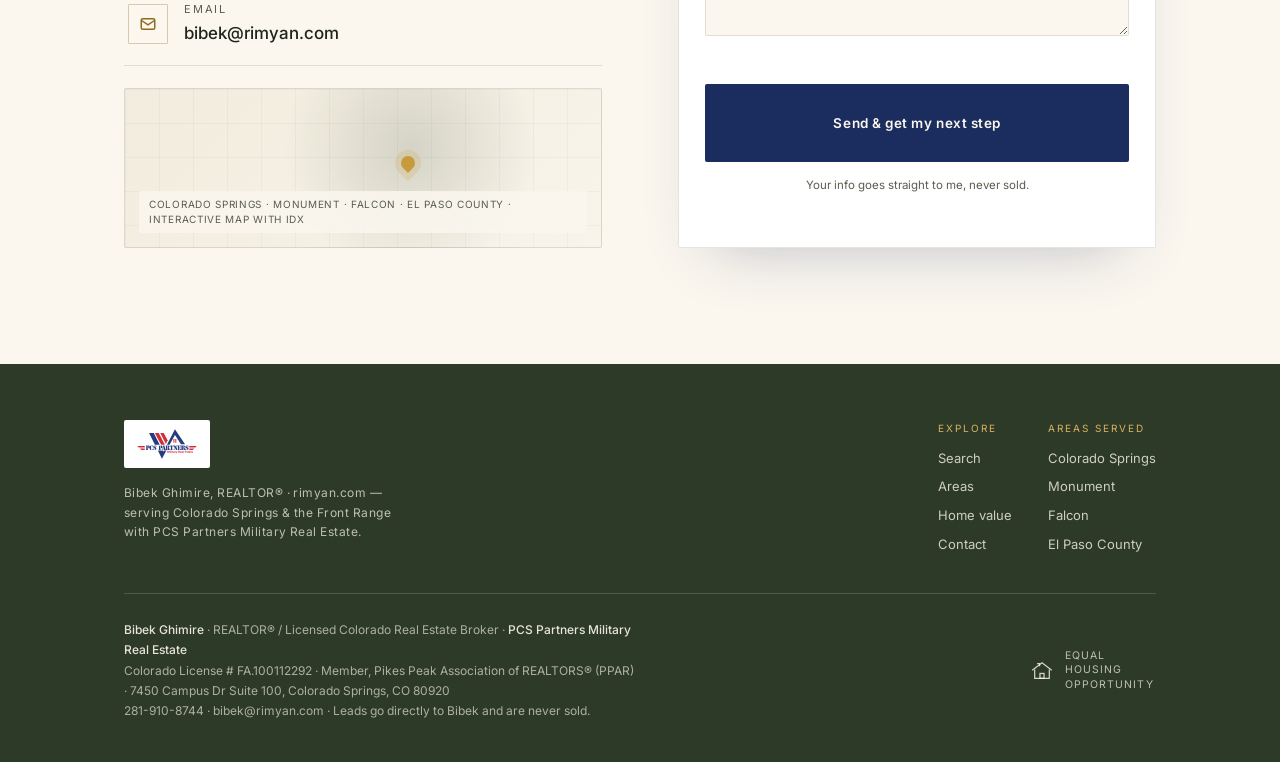
==== commit e9d87b12: "Wire MLS search controls" ====
--- a/index.html
+++ b/index.html
@@ -92,7 +92,7 @@
           </div>
           <div class="field sel">
             <label for="price">Price</label>
-            <select id="price" name="price"><option>Any price</option><option>Up to $400k</option><option>$400–550k</option><option>$550–700k</option><option>$700k–1M</option><option>$1M+</option></select>
+            <select id="price" name="price"><option>Any price</option><option>Up to $500k</option><option>$500–650k</option><option>$650–800k</option><option>$800k–1M</option><option>$1M+</option></select>
           </div>
           <div class="field sel">
             <label for="type">Type</label>
@@ -179,7 +179,20 @@
               <a class="idx-open" id="idxMapLink" href="https://ppmls.mlsmatrix.com/Matrix/public/IDX.aspx?idx=1d51306" target="_blank" rel="noopener noreferrer">Open in Matrix</a>
             </div>
           </div>
+          <div class="idx-search-bridge" id="idxSearchBridge" hidden>
+            <div>
+              <span class="idx-bridge-kicker">Search handoff</span>
+              <strong id="idxBridgeTitle">MLS search ready</strong>
+              <p id="idxBridgeSummary">Use the live Matrix search below, then send me any homes worth a closer read.</p>
+            </div>
+            <ul class="idx-bridge-criteria" id="idxBridgeCriteria" aria-label="Selected search criteria"></ul>
+            <div class="idx-bridge-actions">
+              <a class="idx-bridge-primary" id="idxBridgeOpen" href="https://ppmls.mlsmatrix.com/Matrix/public/IDX.aspx?idx=1d51306" target="_blank" rel="noopener noreferrer">Open Matrix search</a>
+              <button class="idx-bridge-copy" id="idxBridgeCopy" type="button">Copy criteria</button>
+            </div>
+          </div>
           <div class="idx-frame-wrap">
+            <p class="idx-frame-note">If the embedded Matrix window is blank or asks for the user agreement, use <a id="idxFrameFallbackLink" href="https://ppmls.mlsmatrix.com/Matrix/public/IDX.aspx?idx=1d51306" target="_blank" rel="noopener noreferrer">Open Matrix search</a>.</p>
             <iframe id="idxMapFrame" title="Live PPAR and elevateMLS property search" loading="lazy" referrerpolicy="strict-origin-when-cross-origin" data-idx-frame="map" src="about:blank"></iframe>
           </div>
           <noscript><p class="idx-noscript">JavaScript is required for the embedded MLS map. <a href="https://ppmls.mlsmatrix.com/Matrix/public/IDX.aspx?idx=1d51306">Open the full MLS search</a>.</p></noscript>
--- a/style.css
+++ b/style.css
@@ -142,6 +142,21 @@
 .idx-open{flex:none;background:var(--navy);color:var(--ivory);border-color:var(--navy)}
 .idx-open:hover{background:#16244c;color:var(--ivory);border-color:#16244c}
 .idx-frame-wrap{background:var(--white)}
+.idx-frame-note{padding:12px 18px;border-bottom:1px solid var(--line);background:rgba(251,247,239,.76);font-size:12px;color:var(--ink-soft);text-align:center}
+.idx-frame-note a{color:var(--navy);font-weight:700;text-decoration:underline;text-underline-offset:3px}
+.idx-search-bridge{display:grid;grid-template-columns:minmax(0,1.2fr) minmax(220px,.8fr) auto;gap:18px;align-items:center;padding:18px 22px;background:linear-gradient(135deg,rgba(27,44,94,.06),rgba(198,155,60,.08));border-bottom:1px solid var(--line)}
+.idx-search-bridge[hidden]{display:none!important}
+.idx-search-bridge strong{display:block;font-family:var(--serif);font-weight:400;font-size:21px;line-height:1.1;color:var(--navy);margin:4px 0 6px}
+.idx-bridge-kicker{display:block;font-size:10px;font-weight:700;letter-spacing:.18em;text-transform:uppercase;color:var(--gold-deep)}
+.idx-search-bridge p{font-size:13px;color:var(--ink-soft);line-height:1.5;max-width:56ch}
+.idx-bridge-criteria{list-style:none;display:flex;flex-wrap:wrap;gap:7px;margin:0;padding:0}
+.idx-bridge-criteria li{display:inline-flex;align-items:center;border:1px solid var(--hair);background:rgba(255,255,255,.75);border-radius:999px;padding:6px 10px;font-size:11.5px;font-weight:600;color:var(--navy);line-height:1.2}
+.idx-bridge-actions{display:flex;gap:8px;justify-content:flex-end;flex-wrap:wrap}
+.idx-bridge-primary,.idx-bridge-copy{display:inline-flex;align-items:center;justify-content:center;min-height:38px;border:1px solid var(--navy);padding:9px 13px;border-radius:1px;font-size:12px;font-weight:700;letter-spacing:.04em;white-space:nowrap;cursor:pointer;transition:background .25s,color .25s,border-color .25s}
+.idx-bridge-primary{background:var(--navy);color:var(--ivory)}
+.idx-bridge-primary:hover{background:#16244c;color:var(--ivory)}
+.idx-bridge-copy{background:var(--white);color:var(--navy)}
+.idx-bridge-copy:hover{border-color:var(--gold-deep);color:var(--gold-deep)}
 .idx-shell iframe{display:block;width:100%;height:min(76vh,760px);min-height:620px;border:0;background:var(--white)}
 .idx-noscript{padding:18px 22px;color:var(--ink-soft);font-size:14px}.idx-noscript a{color:var(--navy);font-weight:600;text-decoration:underline;text-underline-offset:3px}
 
@@ -252,6 +267,9 @@
   .cf-row{grid-template-columns:1fr}
   .mobile-sticky{display:grid}
   .idx-toolbar{align-items:flex-start;flex-direction:column}
+  .idx-search-bridge{grid-template-columns:1fr;align-items:start}
+  .idx-bridge-actions{justify-content:stretch}
+  .idx-bridge-primary,.idx-bridge-copy{flex:1 1 160px}
   .idx-actions{width:100%;justify-content:stretch}
   .idx-tab,.idx-open{flex:1 1 136px;text-align:center}
   .idx-shell iframe{height:68vh;min-height:560px}
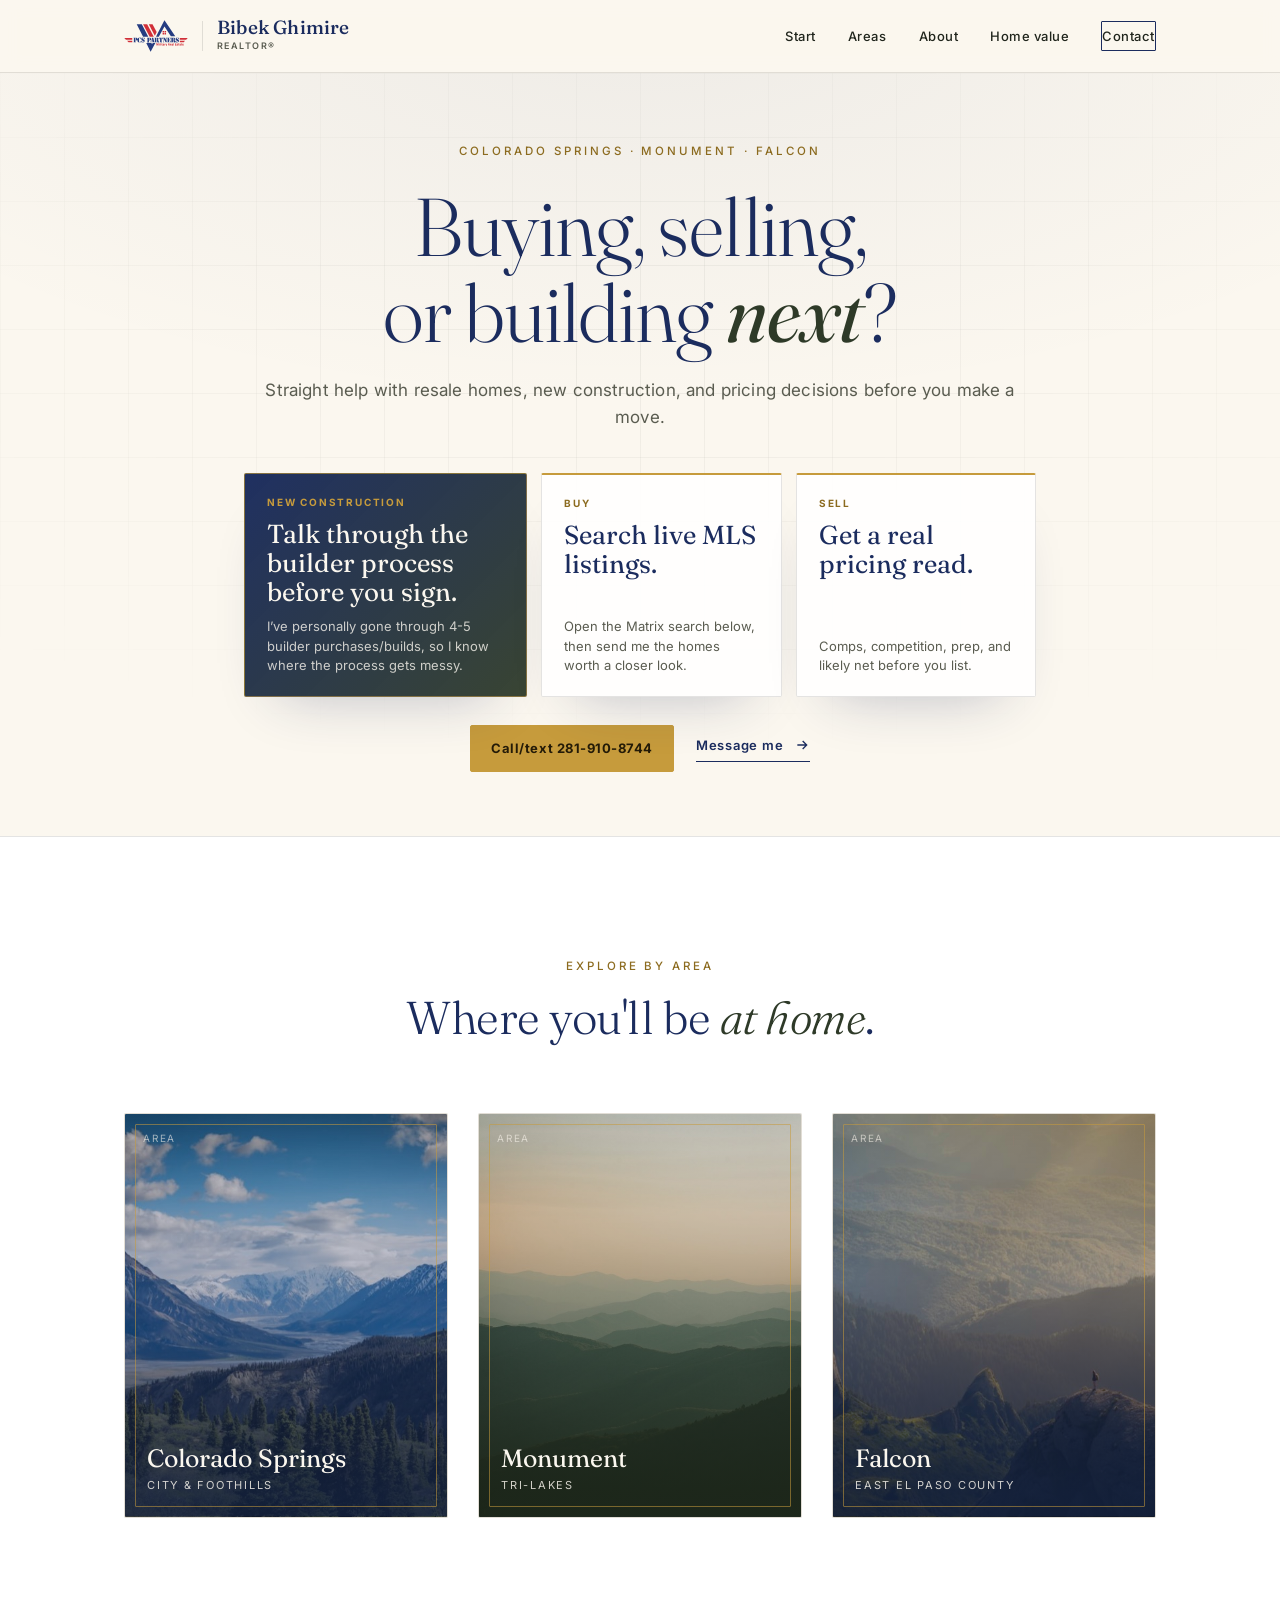
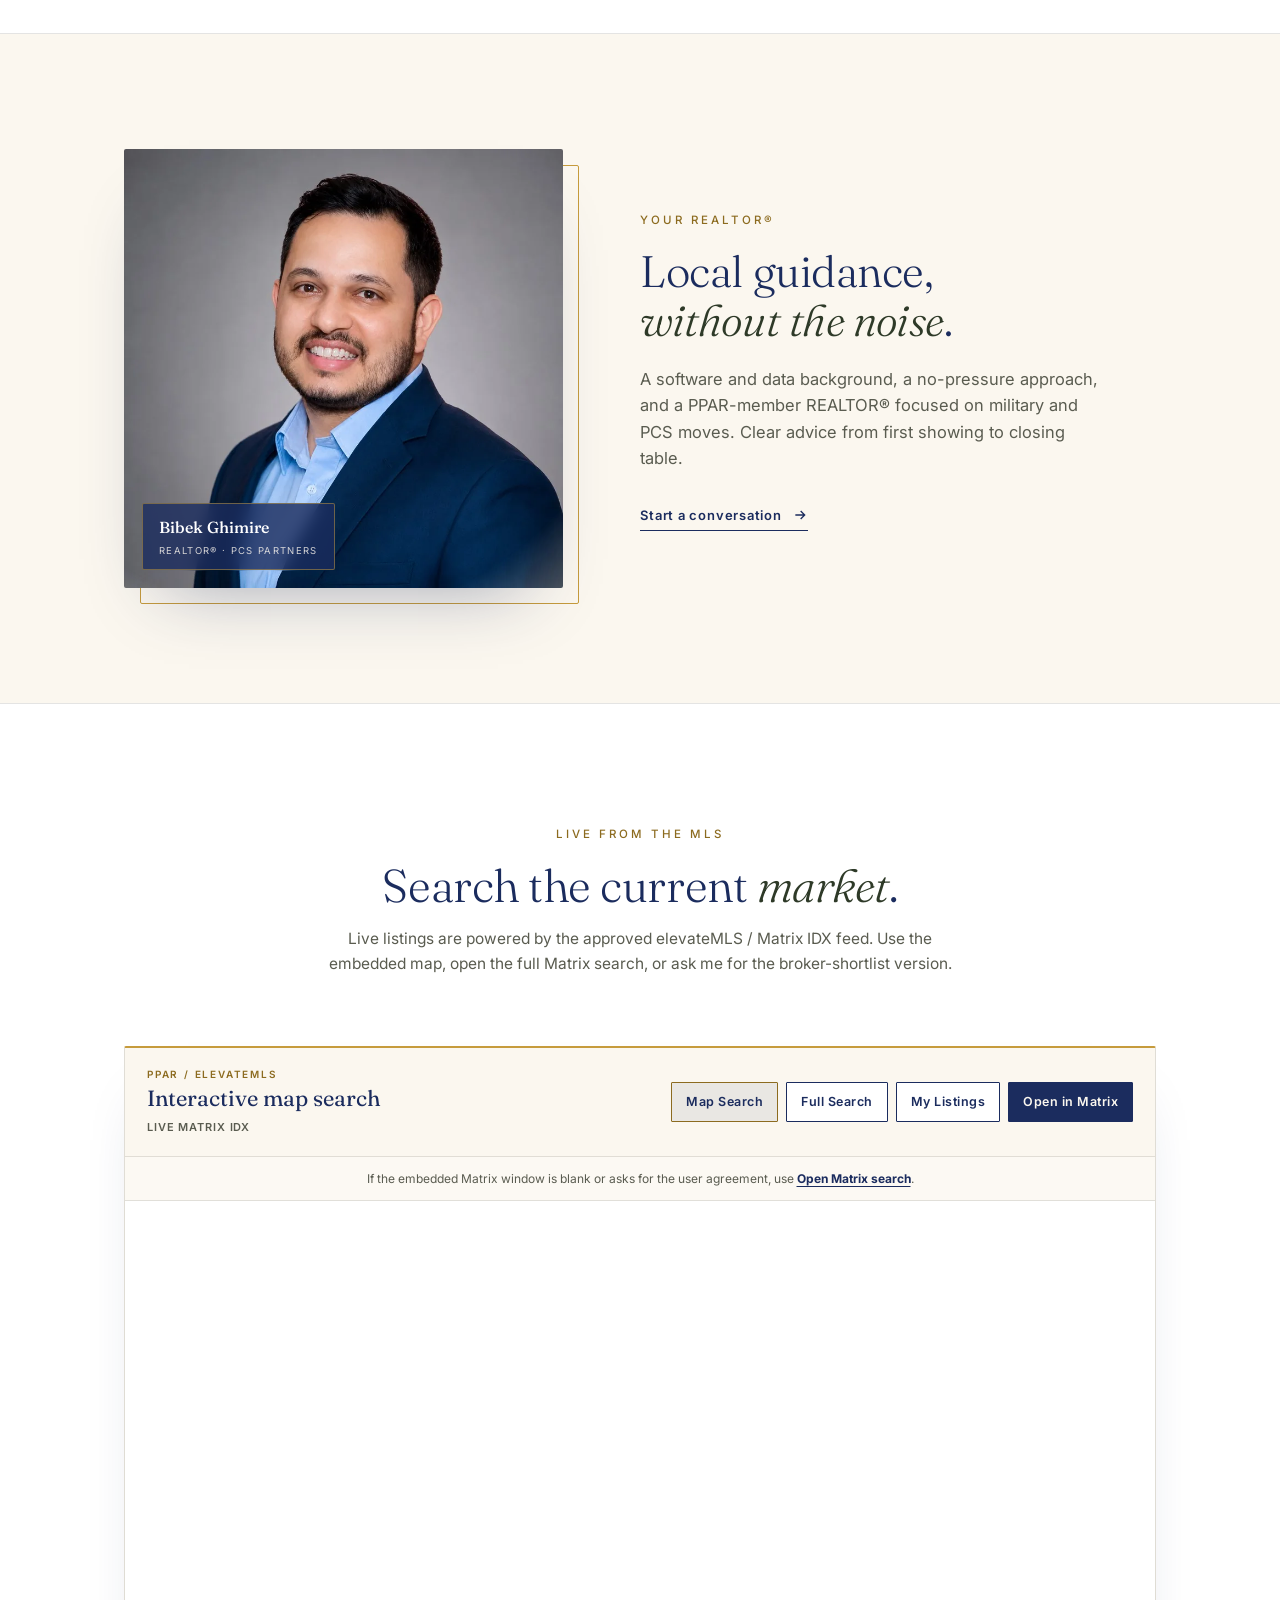
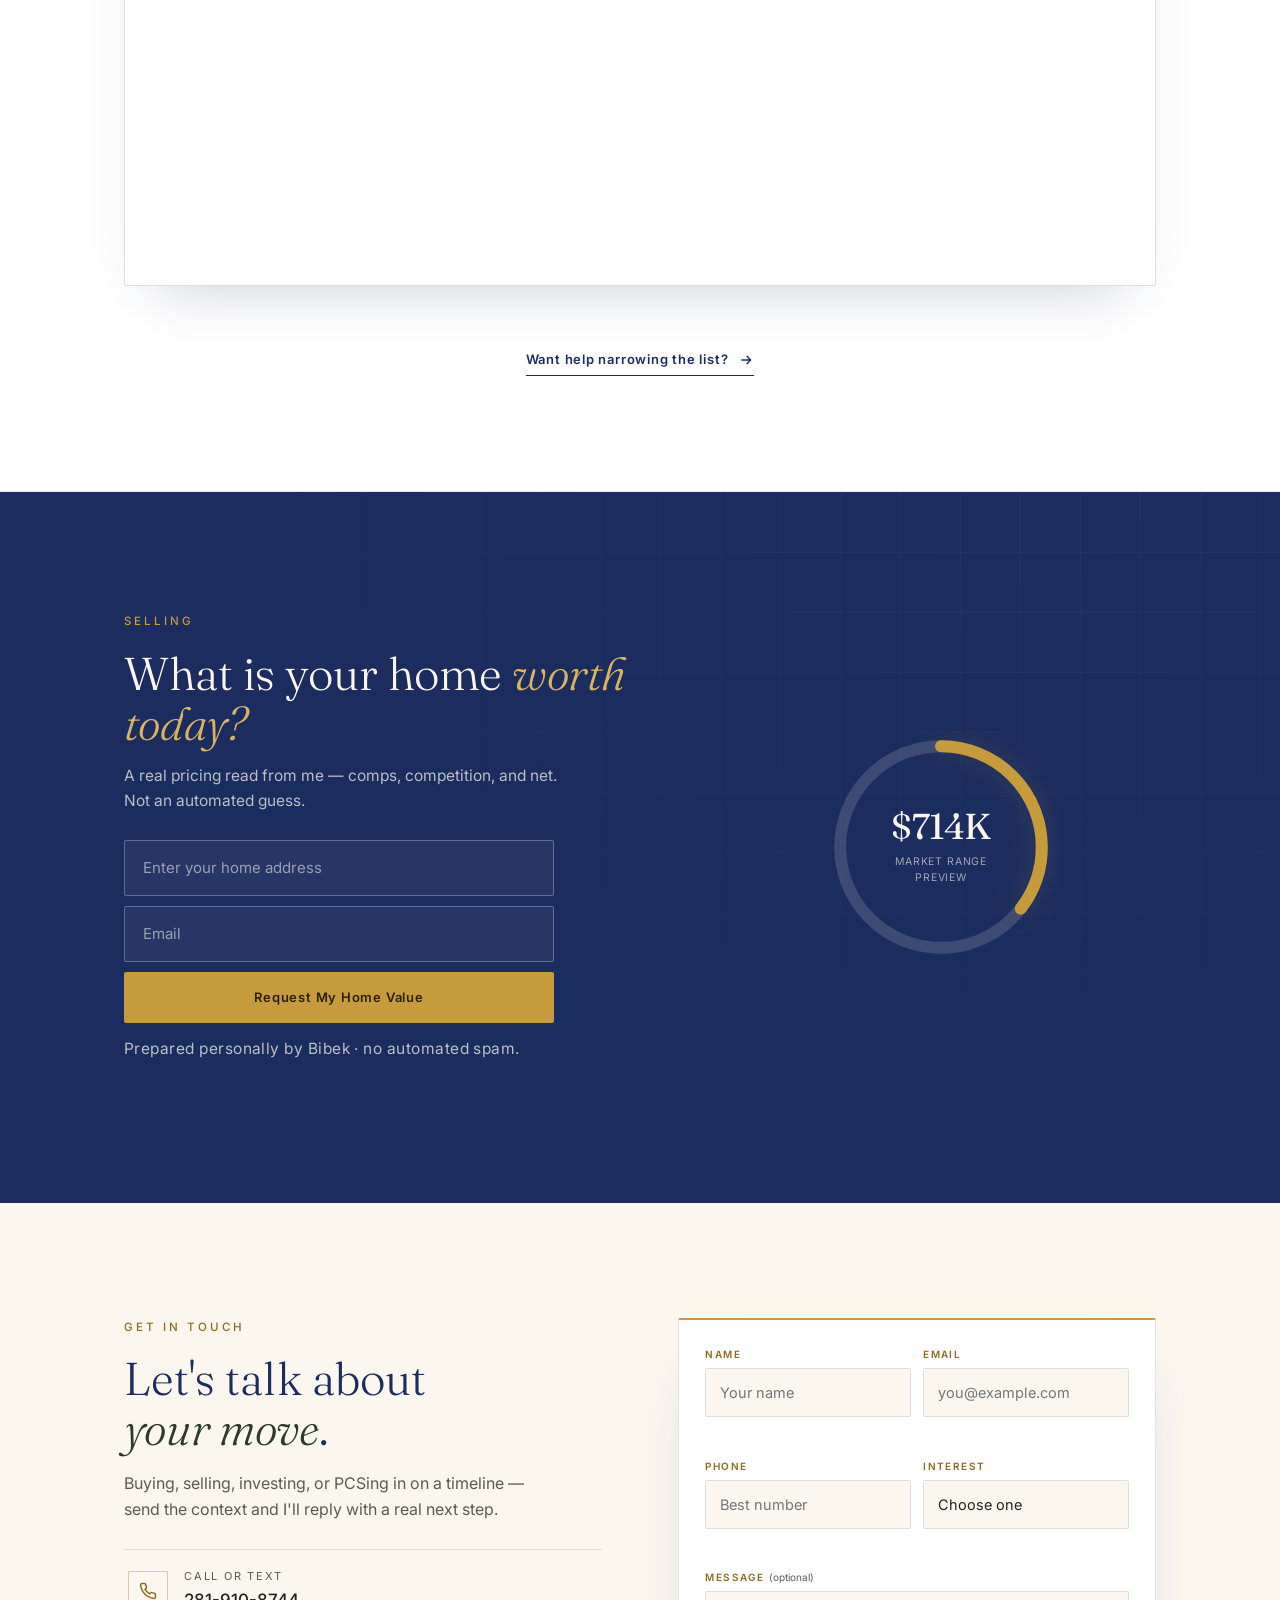
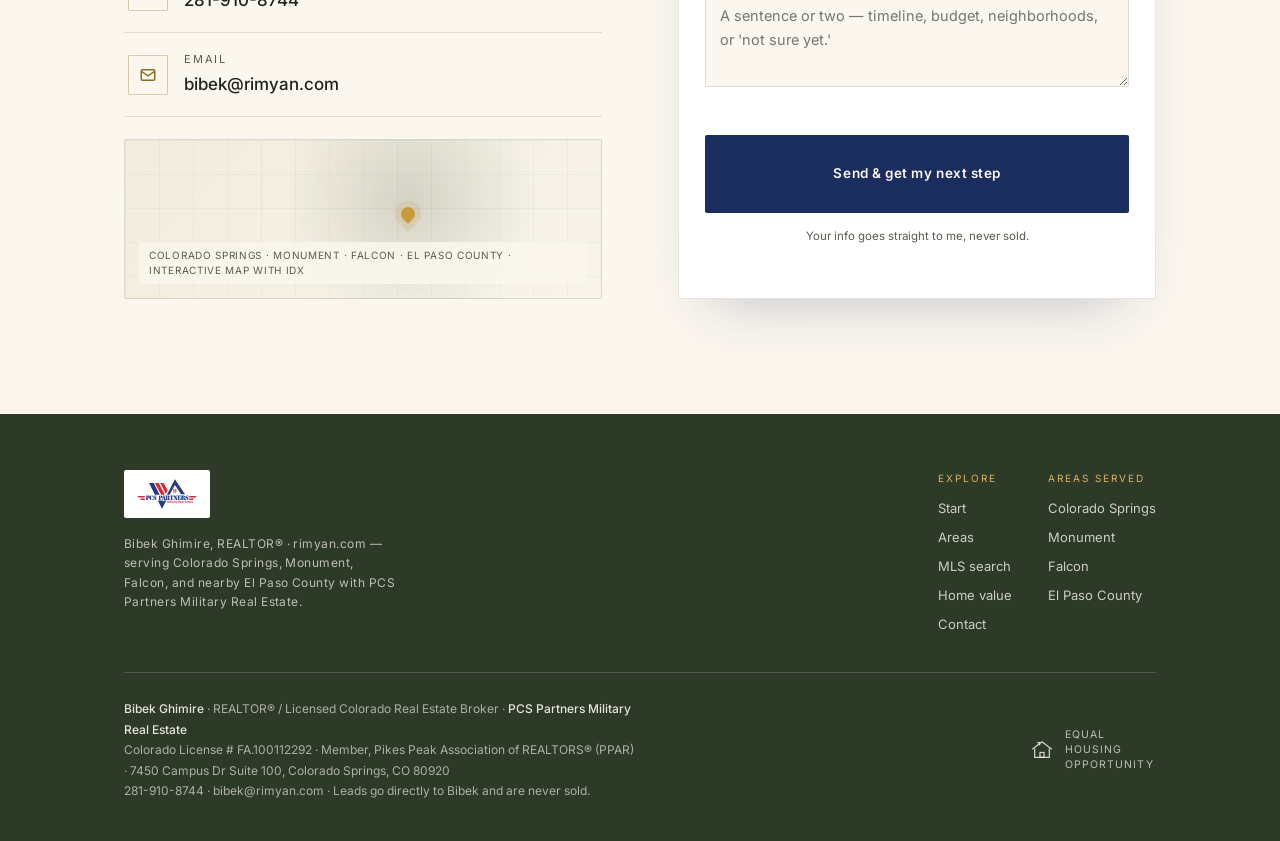
==== commit 5d20410a: "Replace hero search with clear real estate CTAs" ====
--- a/index.html
+++ b/index.html
@@ -3,7 +3,7 @@
 <head>
   <meta charset="UTF-8">
   <meta name="viewport" content="width=device-width, initial-scale=1.0">
-  <title>Rimyan | Colorado Springs + Front Range Real Estate</title>
+  <title>Rimyan | Colorado Springs Area Real Estate</title>
   <meta name="description" content="Find the home that fits your next chapter. Bibek Ghimire is a PPAR-member REALTOR® and licensed Colorado real estate broker serving Colorado Springs, Monument, Falcon, and El Paso County.">
   <link rel="canonical" href="https://rimyan.com/">
   <meta name="theme-color" content="#1B2C5E">
@@ -63,7 +63,7 @@
         <span class="brand-name"><span class="bn">Bibek Ghimire</span><span class="bt">REALTOR®</span></span>
       </a>
       <nav class="nav-links" id="navLinks" aria-label="Primary">
-        <a href="#search">Search</a>
+        <a href="#start">Start</a>
         <a href="#areas">Areas</a>
         <a href="#about">About</a>
         <a href="#valuation">Home value</a>
@@ -75,42 +75,36 @@
 
   <main id="top">
 
-    <section class="hero" id="search">
+    <section class="hero" id="start">
       <div class="hero-inner">
-        <span class="eyebrow">Colorado Springs &middot; Front Range</span>
-        <h1>Find the home<br>that fits your <em>next chapter</em>.</h1>
-        <p class="hero-sub">A considered approach to buying and selling along the Front Range.</p>
-
-        <form class="search" id="propertySearchForm" data-connector="idx-search">
-          <div class="field">
-            <label for="loc">Location</label>
-            <input id="loc" name="location" type="search" placeholder="City, ZIP, or neighborhood" autocomplete="street-address">
-          </div>
-          <div class="field sel">
-            <label for="beds">Beds</label>
-            <select id="beds" name="beds"><option>Any</option><option>1+</option><option>2+</option><option>3+</option><option>4+</option><option>5+</option></select>
-          </div>
-          <div class="field sel">
-            <label for="price">Price</label>
-            <select id="price" name="price"><option>Any price</option><option>Up to $500k</option><option>$500–650k</option><option>$650–800k</option><option>$800k–1M</option><option>$1M+</option></select>
-          </div>
-          <div class="field sel">
-            <label for="type">Type</label>
-            <select id="type" name="type"><option>All types</option><option>Single-family</option><option>Townhome</option><option>Condo</option><option>Land</option></select>
-          </div>
-          <button class="search-btn" type="submit">
-            <svg viewBox="0 0 24 24" fill="none" stroke="currentColor" stroke-width="2" aria-hidden="true"><circle cx="11" cy="11" r="7"/><path d="M21 21l-4.3-4.3"/></svg>
-            Search
-          </button>
-        </form>
-
-        <div class="chips" role="group" aria-label="Quick filters">
-          <label class="chip"><input type="checkbox" name="filters" value="PCS / VA-friendly" form="propertySearchForm"> PCS / VA-friendly</label>
-          <label class="chip"><input type="checkbox" name="filters" value="Under $500k" form="propertySearchForm"> Under $500k</label>
-          <label class="chip"><input type="checkbox" name="filters" value="New construction" form="propertySearchForm"> New construction</label>
-          <label class="chip"><input type="checkbox" name="filters" value="Price drops" form="propertySearchForm"> Price drops</label>
-        </div>
-        <p class="hero-note">Search live elevateMLS listings below, or open Matrix directly when you want the full filter set.</p>
+        <span class="eyebrow">Colorado Springs &middot; Monument &middot; Falcon</span>
+        <h1>Buying, selling,<br>or building <em>next</em>?</h1>
+        <p class="hero-sub">Straight help with resale homes, new construction, and pricing decisions before you make a move.</p>
+
+        <div class="hero-help" aria-label="How Bibek can help">
+          <a class="hero-help-card featured" href="#contact" data-scroll="#contact" data-context="Hero: new construction guidance" data-interest="Buying">
+            <span>New construction</span>
+            <strong>Talk through the builder process before you sign.</strong>
+            <small>I’ve personally gone through 4-5 builder purchases/builds, so I know where the process gets messy.</small>
+          </a>
+          <a class="hero-help-card" href="#listings" data-scroll="#listings" data-context="Hero: wants live MLS search" data-interest="Buying">
+            <span>Buy</span>
+            <strong>Search live MLS listings.</strong>
+            <small>Open the Matrix search below, then send me the homes worth a closer look.</small>
+          </a>
+          <a class="hero-help-card" href="#valuation" data-scroll="#valuation" data-context="Hero: home value / selling" data-interest="Selling">
+            <span>Sell</span>
+            <strong>Get a real pricing read.</strong>
+            <small>Comps, competition, prep, and likely net before you list.</small>
+          </a>
+        </div>
+
+        <div class="hero-cta-row" aria-label="Primary contact actions">
+          <a class="hero-phone" href="tel:+12819108744">Call/text 281-910-8744</a>
+          <a class="btn-line" href="#contact" data-scroll="#contact" data-context="Hero: contact request">Message me
+            <svg viewBox="0 0 24 24" fill="none" stroke="currentColor" stroke-width="2" aria-hidden="true"><path d="M5 12h14M13 6l6 6-6 6"/></svg>
+          </a>
+        </div>
       </div>
     </section>
 
@@ -266,9 +260,9 @@
   </main>
 
   <div class="mobile-sticky" id="mobileCta">
-    <a href="#search">Search</a>
+    <a href="#listings">MLS search</a>
     <a href="#valuation">Home value</a>
-    <a href="tel:+12819108744" class="ms-call" id="mobilePhoneLink">Call / Text</a>
+    <a href="tel:+12819108744" class="ms-call" id="mobilePhoneLink">Call</a>
   </div>
 
   <footer>
@@ -276,10 +270,10 @@
       <div class="foot-top">
         <div class="foot-brand">
           <span class="foot-logo"><img src="assets/pcs-partners-logo.svg" alt="PCS Partners Military Real Estate"></span>
-          <div class="foot-tag">Bibek Ghimire, REALTOR® &middot; rimyan.com — serving Colorado Springs &amp; the Front Range with PCS Partners Military Real Estate.</div>
+          <div class="foot-tag">Bibek Ghimire, REALTOR® &middot; rimyan.com — serving Colorado Springs, Monument, Falcon, and nearby El Paso County with PCS Partners Military Real Estate.</div>
         </div>
         <div class="foot-areas">
-          <div><div class="col-h">Explore</div><a href="#search">Search</a><a href="#areas">Areas</a><a href="#valuation">Home value</a><a href="#contact">Contact</a></div>
+          <div><div class="col-h">Explore</div><a href="#start">Start</a><a href="#areas">Areas</a><a href="#listings">MLS search</a><a href="#valuation">Home value</a><a href="#contact">Contact</a></div>
           <div><div class="col-h">Areas served</div><a href="#areas">Colorado Springs</a><a href="#areas">Monument</a><a href="#areas">Falcon</a><a href="#areas">El Paso County</a></div>
         </div>
       </div>
--- a/style.css
+++ b/style.css
@@ -58,25 +58,20 @@
 .hero h1 em{font-style:italic;font-weight:400;color:var(--olive)}
 .hero-sub{font-size:clamp(15px,1.5vw,17px);color:var(--ink-soft);letter-spacing:.01em;margin-bottom:42px}
 
-/* ============ SEARCH ============ */
-.search{width:100%;max-width:840px;margin:0 auto;background:var(--white);border:1px solid var(--line);border-top:2px solid var(--gold);box-shadow:0 30px 60px -32px rgba(27,44,94,.30);border-radius:2px;display:grid;grid-template-columns:1.5fr 1fr 1fr 1fr auto;align-items:stretch;text-align:left;overflow:hidden}
-.field{display:flex;flex-direction:column;gap:5px;justify-content:center;padding:15px 20px;border-right:1px solid var(--line);min-width:0}
-.field label{font-size:10px;font-weight:600;letter-spacing:.16em;text-transform:uppercase;color:var(--gold-deep)}
-.field input,.field select{border:0;background:transparent;font-family:var(--sans);font-size:15px;color:var(--ink);font-weight:500;width:100%;outline:none;cursor:pointer;appearance:none;-webkit-appearance:none}
-.field input{cursor:text}
-.field input::placeholder{color:#9a9c8f;font-weight:400}
-.field.sel{position:relative}
-.field.sel::after{content:"";position:absolute;right:18px;top:50%;width:7px;height:7px;border-right:1.5px solid var(--ink-soft);border-bottom:1.5px solid var(--ink-soft);transform:translateY(-70%) rotate(45deg);pointer-events:none}
-.search-btn{border:0;background:var(--navy);color:var(--ivory);font-family:var(--sans);font-size:13px;font-weight:600;letter-spacing:.08em;padding:0 30px;cursor:pointer;display:flex;align-items:center;gap:9px;transition:background .25s;white-space:nowrap}
-.search-btn:hover{background:#16244c}
-.search-btn svg{width:15px;height:15px}
-.chips{margin-top:18px;display:flex;gap:9px;flex-wrap:wrap;justify-content:center}
-.chip{display:inline-flex;align-items:center;gap:8px;font-size:12px;font-weight:500;color:var(--ink-soft);background:var(--white);border:1px solid var(--line);border-radius:999px;padding:8px 15px;cursor:pointer;transition:border-color .2s,color .2s}
-.chip input{appearance:none;-webkit-appearance:none;width:13px;height:13px;border:1px solid var(--hair);border-radius:3px;margin:0;cursor:pointer;position:relative;flex:none}
-.chip input:checked{background:var(--gold);border-color:var(--gold)}
-.chip input:checked::after{content:"";position:absolute;left:3.5px;top:1px;width:4px;height:7px;border:solid #2a2008;border-width:0 1.6px 1.6px 0;transform:rotate(45deg)}
-.chip:has(input:checked){border-color:var(--gold-deep);color:var(--navy)}
-.hero-note{margin:22px auto 0;font-size:12px;color:var(--ink-soft);max-width:560px;letter-spacing:.01em}
+/* ============ HERO HELP ============ */
+.hero-help{display:grid;grid-template-columns:1.18fr 1fr 1fr;gap:14px;width:100%;max-width:940px;margin:0 auto;text-align:left}
+.hero-help-card{position:relative;display:flex;min-height:178px;flex-direction:column;gap:10px;background:rgba(255,255,255,.88);border:1px solid var(--line);border-top:2px solid var(--gold);border-radius:2px;padding:20px 22px;box-shadow:0 30px 60px -36px rgba(27,44,94,.32);transition:transform .25s,border-color .25s,box-shadow .25s}
+.hero-help-card:hover{transform:translateY(-3px);border-color:var(--hair);box-shadow:0 34px 64px -34px rgba(27,44,94,.38)}
+.hero-help-card.featured{background:linear-gradient(135deg,rgba(27,44,94,.98),rgba(46,58,40,.95));color:var(--ivory);border-color:rgba(198,155,60,.58)}
+.hero-help-card span{font-size:10px;font-weight:700;letter-spacing:.18em;text-transform:uppercase;color:var(--gold-deep)}
+.hero-help-card.featured span{color:var(--gold)}
+.hero-help-card strong{font-family:var(--serif);font-weight:400;font-size:clamp(21px,2.2vw,26px);line-height:1.12;color:var(--navy)}
+.hero-help-card.featured strong{color:var(--ivory)}
+.hero-help-card small{display:block;margin-top:auto;font-size:13px;line-height:1.5;color:var(--ink-soft)}
+.hero-help-card.featured small{color:rgba(251,247,239,.78)}
+.hero-cta-row{display:flex;align-items:center;justify-content:center;gap:22px;flex-wrap:wrap;margin-top:28px}
+.hero-phone{display:inline-flex;align-items:center;justify-content:center;min-height:46px;background:var(--gold);color:#241b08;border:1px solid var(--gold);border-radius:2px;padding:12px 20px;font-weight:700;font-size:13px;letter-spacing:.04em;transition:background .25s,border-color .25s,transform .25s}
+.hero-phone:hover{background:#d4aa4d;border-color:#d4aa4d;transform:translateY(-1px)}
 
 /* ============ SECTION SCAFFOLD ============ */
 section{padding:clamp(70px,9vw,124px) 0}
@@ -261,9 +256,8 @@
   .nav-toggle{display:block}
   .brand-logo{height:27px}
   .brand-div,.brand-name .bt{display:none}
-  .search{grid-template-columns:1fr 1fr;border-top-width:2px}
-  .field{border-bottom:1px solid var(--line)}
-  .search-btn{grid-column:1/-1;padding:18px;justify-content:center}
+  .hero-help{grid-template-columns:1fr;max-width:620px}
+  .hero-help-card{min-height:0}
   .cf-row{grid-template-columns:1fr}
   .mobile-sticky{display:grid}
   .idx-toolbar{align-items:flex-start;flex-direction:column}
@@ -278,8 +272,6 @@
 }
 @media(max-width:560px){
   .area-grid,.listing-grid{grid-template-columns:1fr}
-  .search{grid-template-columns:1fr}
-  .field{border-right:0}
   .hero{min-height:auto;padding:84px 0 72px}
   .idx-shell iframe{height:66vh;min-height:520px}
 }
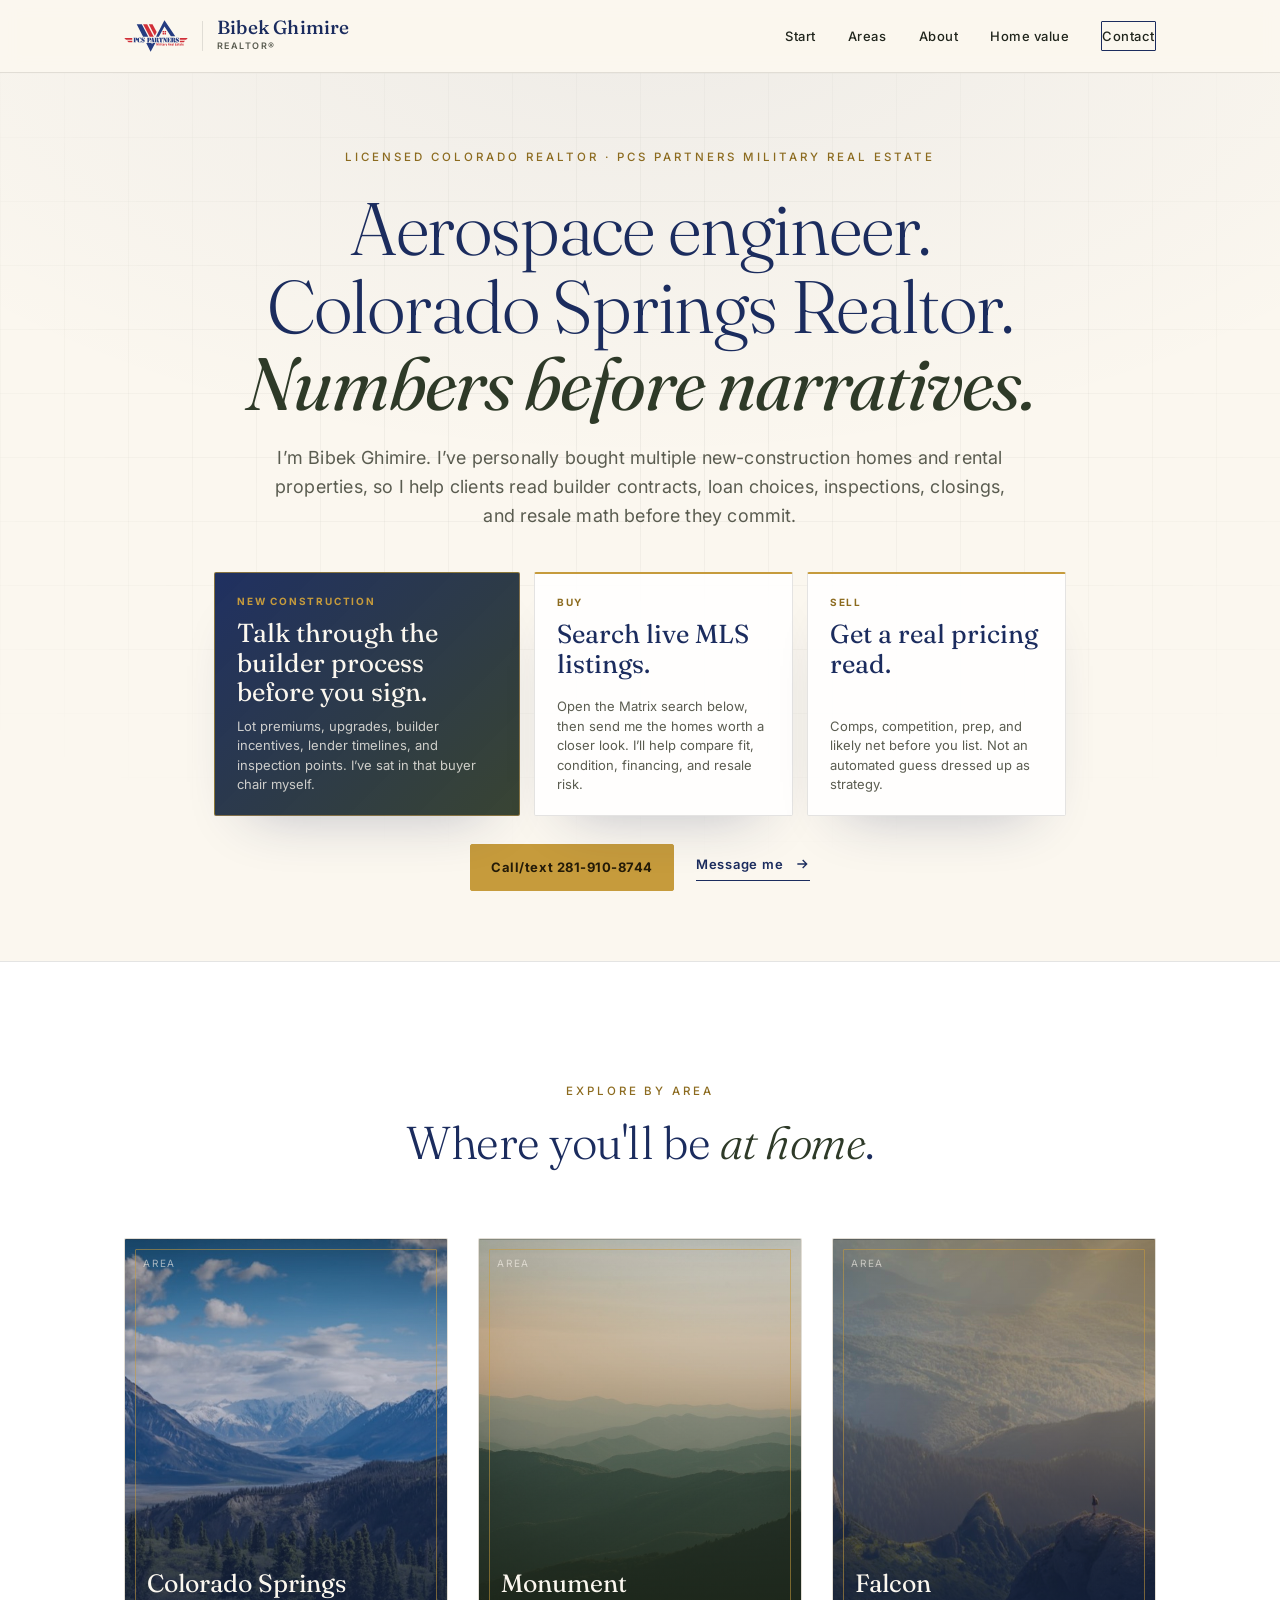
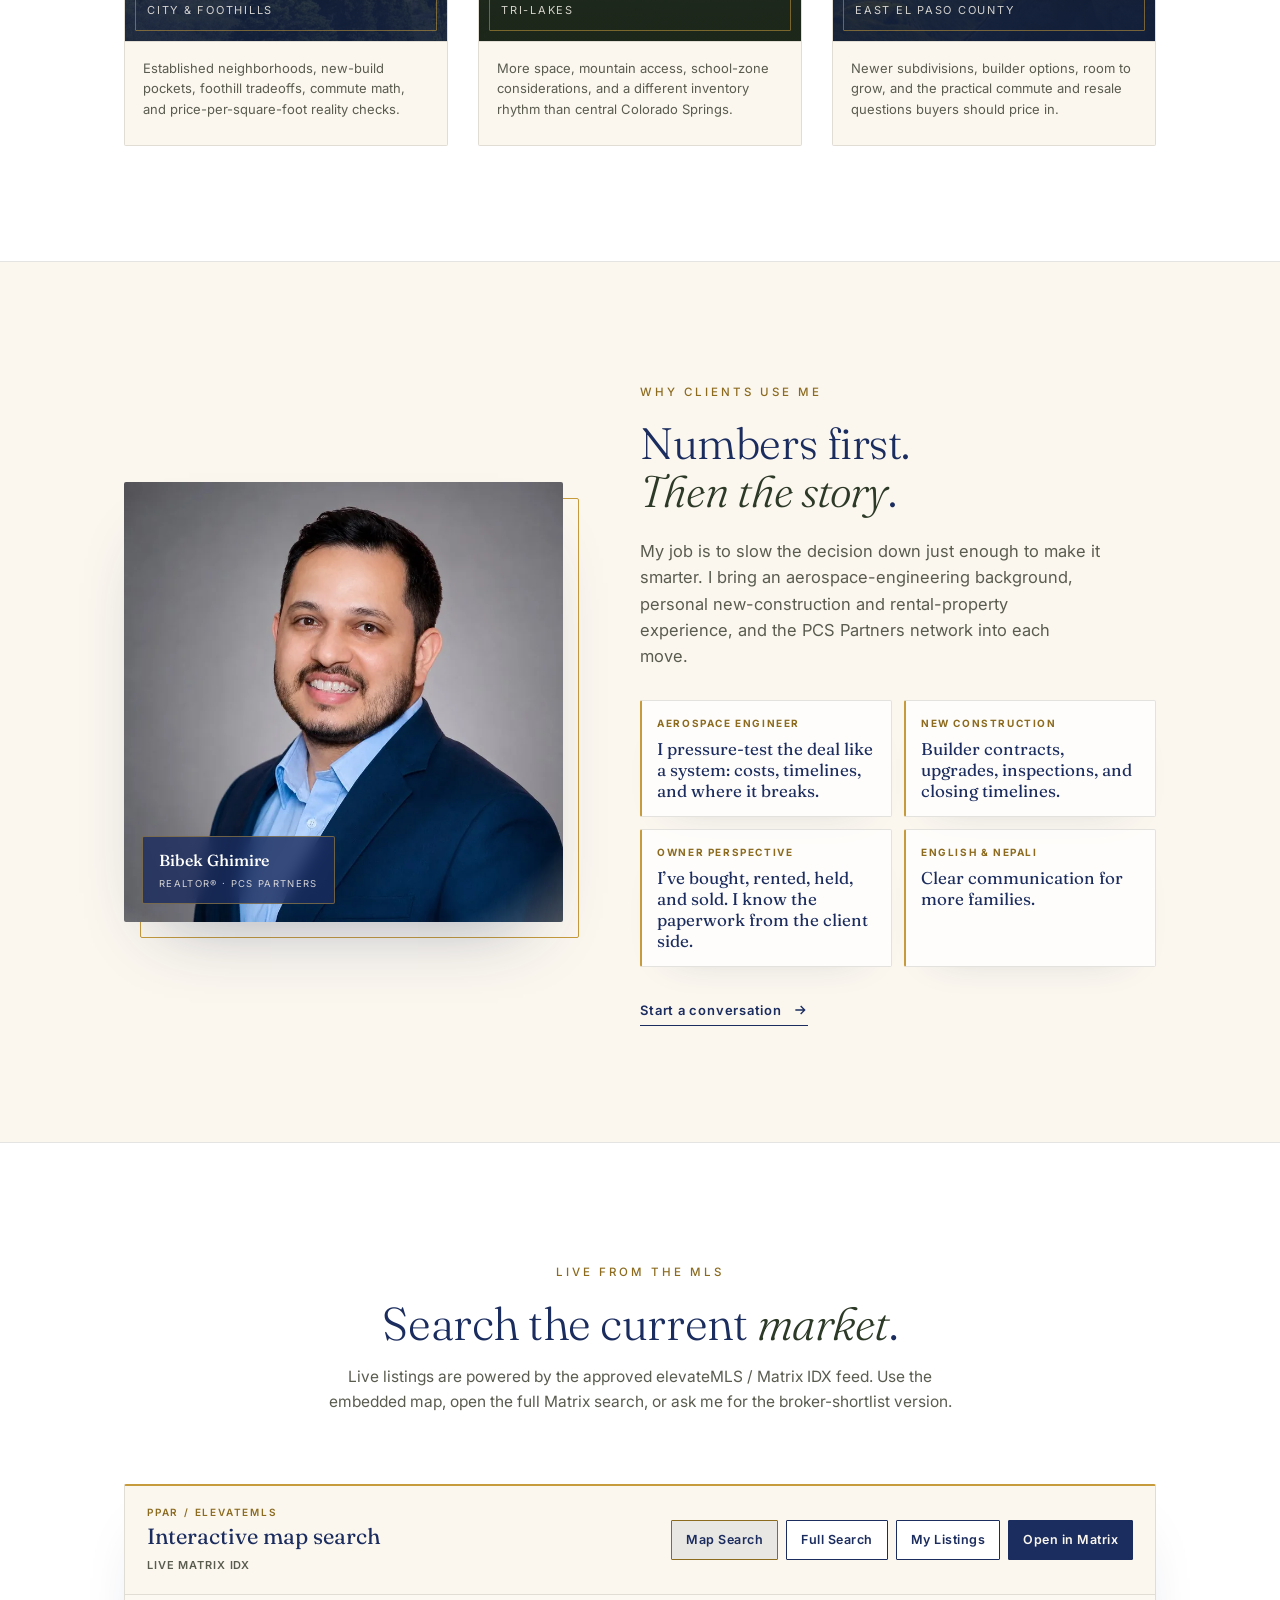
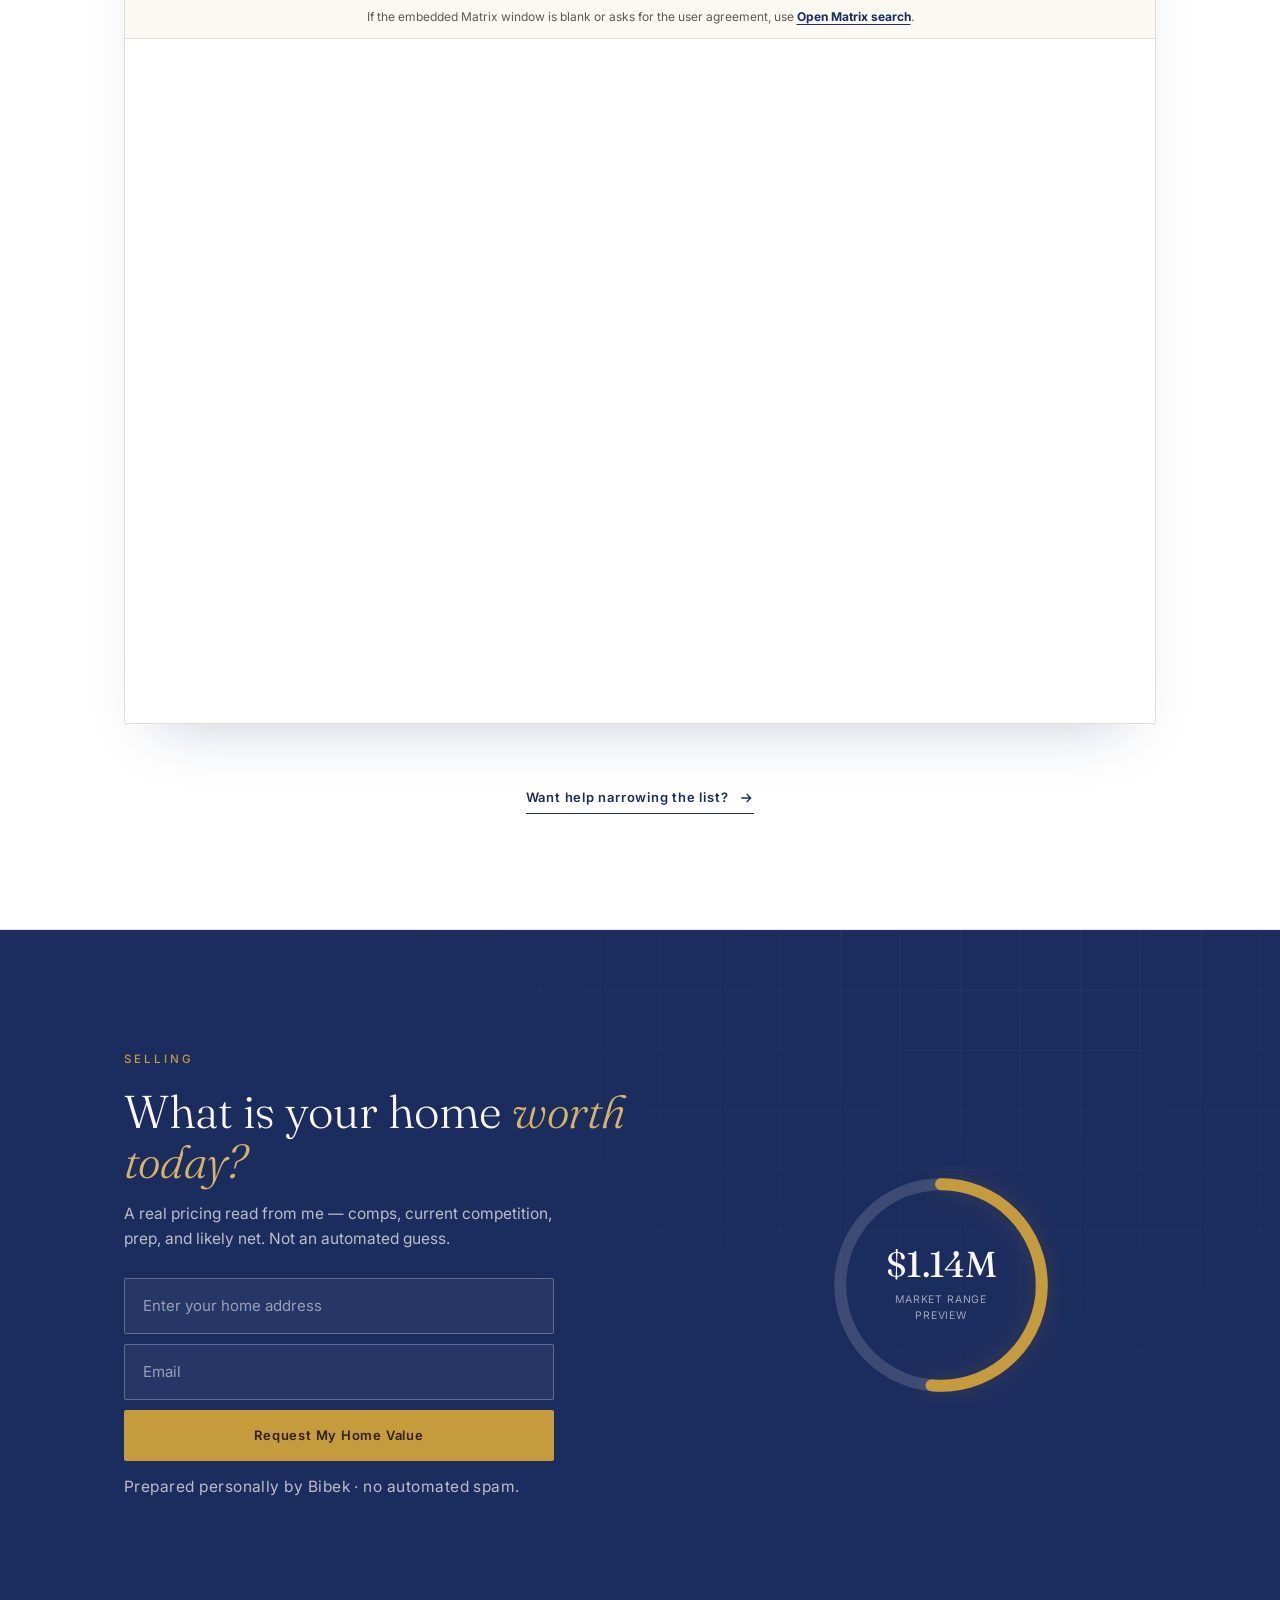
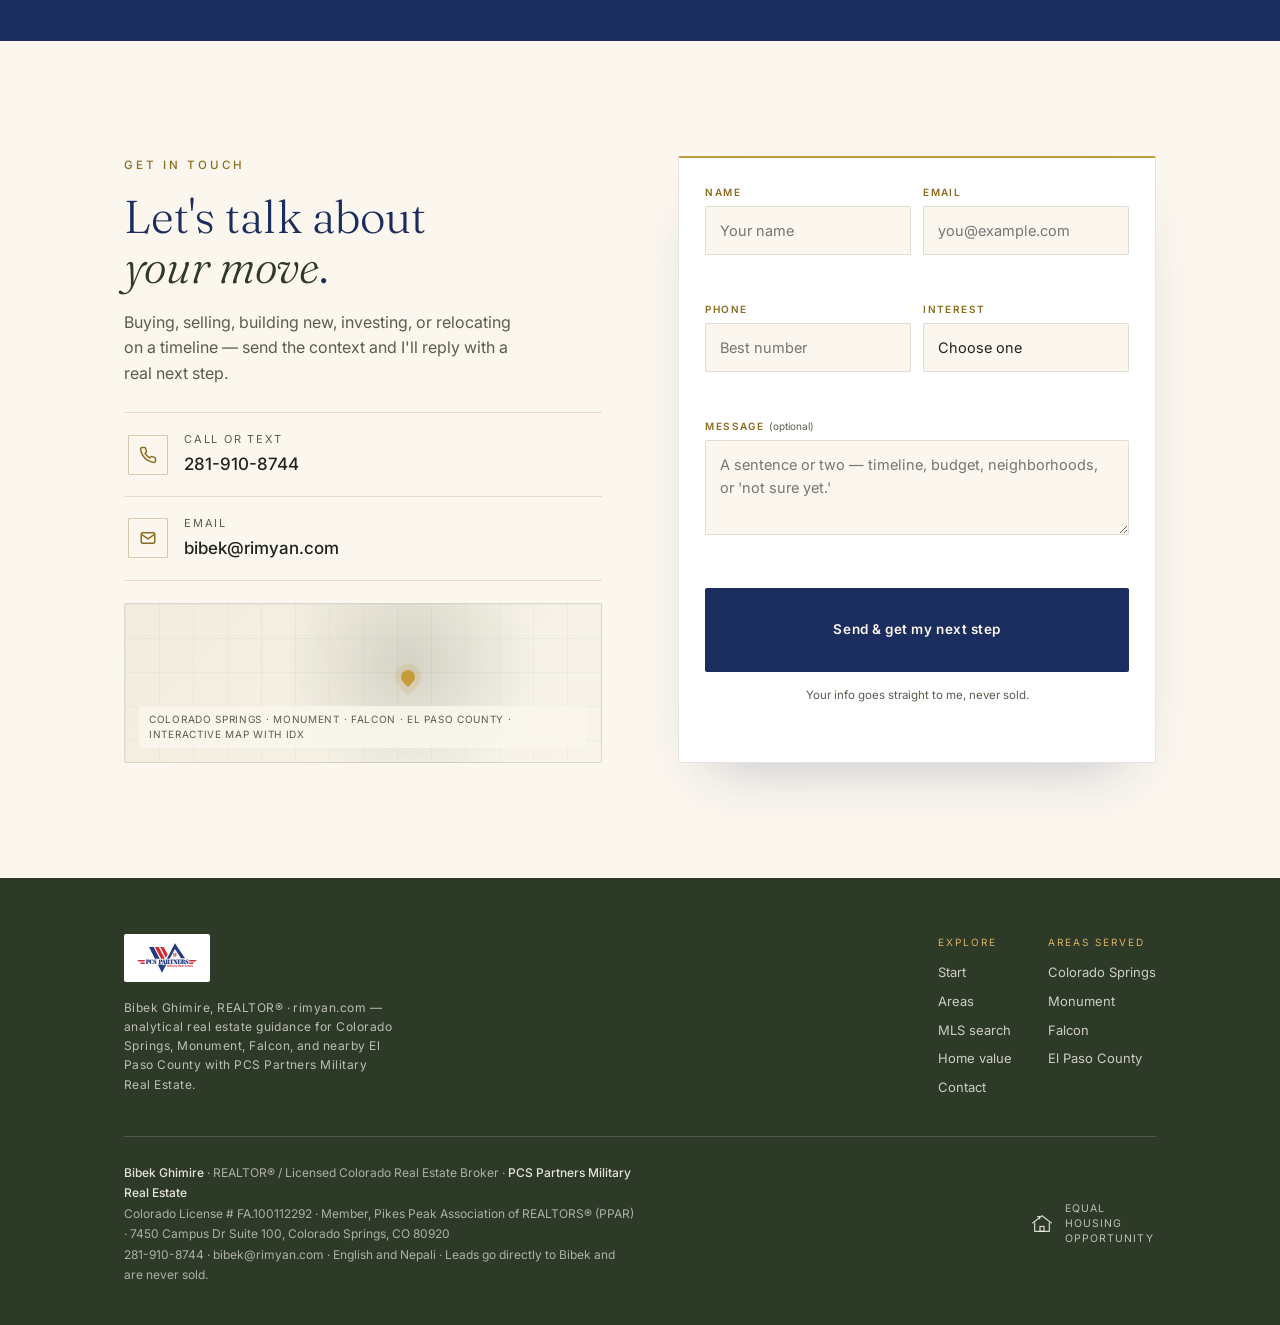
==== commit d0f86d4d: "Refresh Rimyan homepage positioning" ====
--- a/index.html
+++ b/index.html
@@ -3,22 +3,22 @@
 <head>
   <meta charset="UTF-8">
   <meta name="viewport" content="width=device-width, initial-scale=1.0">
-  <title>Rimyan | Colorado Springs Area Real Estate</title>
-  <meta name="description" content="Find the home that fits your next chapter. Bibek Ghimire is a PPAR-member REALTOR® and licensed Colorado real estate broker serving Colorado Springs, Monument, Falcon, and El Paso County.">
+  <title>Rimyan | Numbers-First Colorado Springs Real Estate</title>
+  <meta name="description" content="Bibek Ghimire is an aerospace engineer and licensed Colorado Realtor with PCS Partners Military Real Estate serving Colorado Springs, Monument, Falcon, and nearby El Paso County.">
   <link rel="canonical" href="https://rimyan.com/">
   <meta name="theme-color" content="#1B2C5E">
   <meta property="og:type" content="website">
   <meta property="og:site_name" content="Rimyan">
-  <meta property="og:title" content="Rimyan | Find the home that fits your next chapter">
-  <meta property="og:description" content="Numbers-first Colorado Springs, Monument, Falcon, and El Paso County real estate guidance with Bibek Ghimire, PPAR-member REALTOR®.">
+  <meta property="og:title" content="Rimyan | Numbers-First Colorado Springs Real Estate">
+  <meta property="og:description" content="Aerospace-engineer clarity for buying, selling, new construction, and long-term real estate decisions with Bibek Ghimire, PCS Partners Military Real Estate.">
   <meta property="og:url" content="https://rimyan.com">
   <meta property="og:image" content="https://rimyan.com/assets/rimyan-bibek-ghimire-social-card.jpg">
   <meta property="og:image:width" content="1200">
   <meta property="og:image:height" content="630">
   <meta property="og:image:alt" content="Social card featuring Bibek Ghimire, PCS Partners Military Real Estate, and contact details at rimyan.com.">
   <meta name="twitter:card" content="summary_large_image">
-  <meta name="twitter:title" content="Rimyan | Find the home that fits your next chapter">
-  <meta name="twitter:description" content="Colorado Springs, Monument, Falcon, and El Paso County real estate with Bibek Ghimire, PPAR-member REALTOR®.">
+  <meta name="twitter:title" content="Rimyan | Numbers-First Colorado Springs Real Estate">
+  <meta name="twitter:description" content="Colorado Springs, Monument, Falcon, and El Paso County real estate with Bibek Ghimire, an aerospace engineer and licensed Colorado Realtor.">
   <meta name="twitter:image" content="https://rimyan.com/assets/rimyan-bibek-ghimire-social-card.jpg">
   <meta name="twitter:image:alt" content="Social card featuring Bibek Ghimire, PCS Partners Military Real Estate, and contact details at rimyan.com.">
   <link rel="preconnect" href="https://fonts.googleapis.com">
@@ -33,14 +33,15 @@
     "@context": "https://schema.org",
     "@type": "RealEstateAgent",
     "name": "Bibek Ghimire",
-    "description": "Colorado Springs-area REALTOR® and licensed Colorado real estate broker with PCS Partners Military Real Estate serving Colorado Springs, Monument, Falcon, and nearby El Paso County communities, with a focus on military and PCS relocation.",
+    "description": "Colorado Springs-area REALTOR® and licensed Colorado real estate broker with PCS Partners Military Real Estate. Bibek brings an aerospace-engineering, numbers-first approach to buying, selling, new construction, and long-term real estate decisions.",
     "url": "https://rimyan.com",
     "telephone": "+1-281-910-8744",
     "email": "bibek@rimyan.com",
     "brand": { "@type": "Brand", "name": "Rimyan" },
     "affiliation": { "@type": "Organization", "name": "PCS Partners Military Real Estate", "url": "https://thepcspartners.com" },
     "memberOf": { "@type": "Organization", "name": "Pikes Peak Association of REALTORS® (PPAR)", "url": "https://ppar.com" },
-    "knowsAbout": ["Military PCS relocation", "El Paso County real estate", "Investment property analysis", "Home valuation and pricing strategy"],
+    "knowsLanguage": ["English", "Nepali"],
+    "knowsAbout": ["New construction homes", "Builder contracts", "Loan and closing timelines", "Military PCS relocation", "El Paso County real estate", "Rental property analysis", "Home valuation and pricing strategy"],
     "areaServed": [
       { "@type": "City", "name": "Colorado Springs", "containedInPlace": { "@type": "State", "name": "Colorado" } },
       { "@type": "City", "name": "Monument", "containedInPlace": { "@type": "State", "name": "Colorado" } },
@@ -77,25 +78,25 @@
 
     <section class="hero" id="start">
       <div class="hero-inner">
-        <span class="eyebrow">Colorado Springs &middot; Monument &middot; Falcon</span>
-        <h1>Buying, selling,<br>or building <em>next</em>?</h1>
-        <p class="hero-sub">Straight help with resale homes, new construction, and pricing decisions before you make a move.</p>
+        <span class="eyebrow">Licensed Colorado Realtor &middot; PCS Partners Military Real Estate</span>
+        <h1>Aerospace engineer. Colorado Springs Realtor. <em>Numbers before narratives.</em></h1>
+        <p class="hero-sub">I’m Bibek Ghimire. I’ve personally bought multiple new-construction homes and rental properties, so I help clients read builder contracts, loan choices, inspections, closings, and resale math before they commit.</p>
 
         <div class="hero-help" aria-label="How Bibek can help">
           <a class="hero-help-card featured" href="#contact" data-scroll="#contact" data-context="Hero: new construction guidance" data-interest="Buying">
             <span>New construction</span>
             <strong>Talk through the builder process before you sign.</strong>
-            <small>I’ve personally gone through 4-5 builder purchases/builds, so I know where the process gets messy.</small>
+            <small>Lot premiums, upgrades, builder incentives, lender timelines, and inspection points. I’ve sat in that buyer chair myself.</small>
           </a>
           <a class="hero-help-card" href="#listings" data-scroll="#listings" data-context="Hero: wants live MLS search" data-interest="Buying">
             <span>Buy</span>
             <strong>Search live MLS listings.</strong>
-            <small>Open the Matrix search below, then send me the homes worth a closer look.</small>
+            <small>Open the Matrix search below, then send me the homes worth a closer look. I’ll help compare fit, condition, financing, and resale risk.</small>
           </a>
           <a class="hero-help-card" href="#valuation" data-scroll="#valuation" data-context="Hero: home value / selling" data-interest="Selling">
             <span>Sell</span>
             <strong>Get a real pricing read.</strong>
-            <small>Comps, competition, prep, and likely net before you list.</small>
+            <small>Comps, competition, prep, and likely net before you list. Not an automated guess dressed up as strategy.</small>
           </a>
         </div>
 
@@ -117,12 +118,15 @@
         <div class="area-grid" data-connector="idx-featured">
           <a class="area-card" data-scroll="#contact" data-context="Area interest: Colorado Springs" data-interest="Buying">
             <div class="area-thumb a1"><span class="ph">Area</span><div class="area-label"><div class="nm">Colorado Springs</div><div class="mt">City &amp; foothills</div></div></div>
+            <div class="area-copy">Established neighborhoods, new-build pockets, foothill tradeoffs, commute math, and price-per-square-foot reality checks.</div>
           </a>
           <a class="area-card" data-scroll="#contact" data-context="Area interest: Monument" data-interest="Buying">
             <div class="area-thumb a2"><span class="ph">Area</span><div class="area-label"><div class="nm">Monument</div><div class="mt">Tri-Lakes</div></div></div>
+            <div class="area-copy">More space, mountain access, school-zone considerations, and a different inventory rhythm than central Colorado Springs.</div>
           </a>
           <a class="area-card" data-scroll="#contact" data-context="Area interest: Falcon" data-interest="Buying">
             <div class="area-thumb a3"><span class="ph">Area</span><div class="area-label"><div class="nm">Falcon</div><div class="mt">East El Paso County</div></div></div>
+            <div class="area-copy">Newer subdivisions, builder options, room to grow, and the practical commute and resale questions buyers should price in.</div>
           </a>
         </div>
       </div>
@@ -141,9 +145,15 @@
           <span class="name-tag"><b>Bibek Ghimire</b>REALTOR® &middot; PCS Partners</span>
         </div>
         <div class="portrait-copy">
-          <span class="eyebrow">Your REALTOR®</span>
-          <h2>Local guidance,<br><em>without the noise</em>.</h2>
-          <p class="lede">A software and data background, a no-pressure approach, and a PPAR-member REALTOR® focused on military and PCS moves. Clear advice from first showing to closing table.</p>
+          <span class="eyebrow">Why clients use me</span>
+          <h2>Numbers first.<br><em>Then the story</em>.</h2>
+          <p class="lede">My job is to slow the decision down just enough to make it smarter. I bring an aerospace-engineering background, personal new-construction and rental-property experience, and the PCS Partners network into each move.</p>
+          <div class="proof-grid" aria-label="Bibek's real estate strengths">
+            <div class="proof-item"><span>Aerospace engineer</span><strong>I pressure-test the deal like a system: costs, timelines, and where it breaks.</strong></div>
+            <div class="proof-item"><span>New construction</span><strong>Builder contracts, upgrades, inspections, and closing timelines.</strong></div>
+            <div class="proof-item"><span>Owner perspective</span><strong>I’ve bought, rented, held, and sold. I know the paperwork from the client side.</strong></div>
+            <div class="proof-item"><span>English &amp; Nepali</span><strong>Clear communication for more families.</strong></div>
+          </div>
           <a class="btn-line" href="#contact" data-scroll="#contact" data-context="About: start a conversation">
             Start a conversation
             <svg viewBox="0 0 24 24" fill="none" stroke="currentColor" stroke-width="2" aria-hidden="true"><path d="M5 12h14M13 6l6 6-6 6"/></svg>
@@ -205,7 +215,7 @@
         <div class="val-copy">
           <span class="eyebrow">Selling</span>
           <h2>What is your home <em>worth today?</em></h2>
-          <p>A real pricing read from me — comps, competition, and net. Not an automated guess.</p>
+          <p>A real pricing read from me — comps, current competition, prep, and likely net. Not an automated guess.</p>
           <form class="val-form" id="valuationForm">
             <input type="text" name="address" placeholder="Enter your home address" aria-label="Home address" required>
             <input type="email" name="email" placeholder="Email" aria-label="Email" required>
@@ -225,7 +235,7 @@
         <div class="contact-left">
           <span class="eyebrow">Get in touch</span>
           <h2 tabindex="-1">Let's talk about<br><em>your move</em>.</h2>
-          <p class="lede">Buying, selling, investing, or PCSing in on a timeline — send the context and I'll reply with a real next step.</p>
+          <p class="lede">Buying, selling, building new, investing, or relocating on a timeline — send the context and I'll reply with a real next step.</p>
           <div class="contact-actions">
             <a class="contact-row" id="phoneLink" href="tel:+12819108744"><span class="ic"><svg viewBox="0 0 24 24" fill="none" stroke="currentColor" stroke-width="2" aria-hidden="true"><path d="M22 16.92v3a2 2 0 0 1-2.18 2 19.8 19.8 0 0 1-8.63-3.07 19.5 19.5 0 0 1-6-6A19.8 19.8 0 0 1 2.12 4.18 2 2 0 0 1 4.11 2h3a2 2 0 0 1 2 1.72c.13.96.36 1.9.7 2.81a2 2 0 0 1-.45 2.11L8.09 9.91a16 16 0 0 0 6 6l1.27-1.27a2 2 0 0 1 2.11-.45c.91.34 1.85.57 2.81.7A2 2 0 0 1 22 16.92z"/></svg></span><span><span class="lbl">Call or text</span><span class="val">281-910-8744</span></span></a>
           <a class="contact-row" id="emailLink" href="mailto:bibek@rimyan.com"><span class="ic"><svg viewBox="0 0 24 24" fill="none" stroke="currentColor" stroke-width="2" aria-hidden="true"><rect x="3" y="5" width="18" height="14" rx="2"/><path d="M3 7l9 6 9-6"/></svg></span><span><span class="lbl">Email</span><span class="val">bibek@rimyan.com</span></span></a>
@@ -270,7 +280,7 @@
       <div class="foot-top">
         <div class="foot-brand">
           <span class="foot-logo"><img src="assets/pcs-partners-logo.svg" alt="PCS Partners Military Real Estate"></span>
-          <div class="foot-tag">Bibek Ghimire, REALTOR® &middot; rimyan.com — serving Colorado Springs, Monument, Falcon, and nearby El Paso County with PCS Partners Military Real Estate.</div>
+          <div class="foot-tag">Bibek Ghimire, REALTOR® &middot; rimyan.com — analytical real estate guidance for Colorado Springs, Monument, Falcon, and nearby El Paso County with PCS Partners Military Real Estate.</div>
         </div>
         <div class="foot-areas">
           <div><div class="col-h">Explore</div><a href="#start">Start</a><a href="#areas">Areas</a><a href="#listings">MLS search</a><a href="#valuation">Home value</a><a href="#contact">Contact</a></div>
@@ -278,7 +288,7 @@
         </div>
       </div>
       <div class="compliance">
-        <div class="lic"><b>Bibek Ghimire</b> &middot; REALTOR® / Licensed Colorado Real Estate Broker &middot; <b>PCS Partners Military Real Estate</b><br>Colorado License # FA.100112292 &middot; Member, Pikes Peak Association of REALTORS® (PPAR) &middot; 7450 Campus Dr Suite 100, Colorado Springs, CO 80920<br>281-910-8744 &middot; bibek@rimyan.com &middot; Leads go directly to Bibek and are never sold.</div>
+        <div class="lic"><b>Bibek Ghimire</b> &middot; REALTOR® / Licensed Colorado Real Estate Broker &middot; <b>PCS Partners Military Real Estate</b><br>Colorado License # FA.100112292 &middot; Member, Pikes Peak Association of REALTORS® (PPAR) &middot; 7450 Campus Dr Suite 100, Colorado Springs, CO 80920<br>281-910-8744 &middot; bibek@rimyan.com &middot; English and Nepali &middot; Leads go directly to Bibek and are never sold.</div>
         <div class="eho">
           <svg viewBox="0 0 64 64" fill="none" stroke="rgba(251,247,239,.82)" stroke-width="3" role="img" aria-labelledby="ehoT"><title id="ehoT">Equal Housing Opportunity</title><path d="M8 30 32 12l24 18"/><path d="M14 28v22h36V28"/><rect x="27" y="38" width="10" height="12"/><path d="M20 14h6v6"/></svg>
           <span>Equal Housing Opportunity</span>
--- a/style.css
+++ b/style.css
@@ -50,13 +50,13 @@
 .nav-toggle{display:none;background:none;border:0;cursor:pointer;color:var(--navy);font-size:24px;line-height:1}
 
 /* ============ HERO ============ */
-.hero{position:relative;min-height:712px;display:flex;flex-direction:column;align-items:center;justify-content:center;text-align:center;overflow:hidden;padding:64px 0;background:radial-gradient(120% 90% at 50% -10%, rgba(27,44,94,.06), transparent 60%),var(--ivory)}
+.hero{position:relative;min-height:742px;display:flex;flex-direction:column;align-items:center;justify-content:center;text-align:center;overflow:hidden;padding:70px 0;background:radial-gradient(120% 90% at 50% -10%, rgba(27,44,94,.06), transparent 60%),var(--ivory)}
 .hero::before{content:"";position:absolute;inset:0;background-image:linear-gradient(var(--line) 1px,transparent 1px),linear-gradient(90deg,var(--line) 1px,transparent 1px);background-size:64px 64px;-webkit-mask-image:radial-gradient(110% 80% at 50% 35%, #000 0%, transparent 70%);mask-image:radial-gradient(110% 80% at 50% 35%, #000 0%, transparent 70%);opacity:.5;pointer-events:none}
-.hero-inner{position:relative;z-index:2;width:100%;max-width:920px;padding:0 var(--gut)}
+.hero-inner{position:relative;z-index:2;width:100%;max-width:980px;padding:0 var(--gut)}
 .hero .eyebrow{margin-bottom:24px;display:inline-block}
-.hero h1{font-family:var(--serif);font-weight:300;font-size:clamp(42px,6.4vw,82px);line-height:1.04;letter-spacing:-.012em;color:var(--navy);margin-bottom:22px}
+.hero h1{font-family:var(--serif);font-weight:300;font-size:clamp(40px,5.8vw,76px);line-height:1.04;letter-spacing:-.016em;color:var(--navy);margin-bottom:22px}
 .hero h1 em{font-style:italic;font-weight:400;color:var(--olive)}
-.hero-sub{font-size:clamp(15px,1.5vw,17px);color:var(--ink-soft);letter-spacing:.01em;margin-bottom:42px}
+.hero-sub{font-size:clamp(15.5px,1.55vw,18px);color:var(--ink-soft);letter-spacing:.01em;margin:0 auto 42px;max-width:760px}
 
 /* ============ HERO HELP ============ */
 .hero-help{display:grid;grid-template-columns:1.18fr 1fr 1fr;gap:14px;width:100%;max-width:940px;margin:0 auto;text-align:left}
@@ -95,6 +95,7 @@
 .area-label .nm{font-family:var(--serif);font-weight:400;font-size:25px;line-height:1.1}
 .area-label .mt{font-size:11px;letter-spacing:.16em;text-transform:uppercase;opacity:.82;margin-top:4px}
 .area-thumb .ph{position:absolute;top:16px;left:18px;z-index:3;font-size:10px;letter-spacing:.18em;text-transform:uppercase;color:rgba(251,247,239,.6)}
+.area-copy{padding:16px 18px 18px;color:var(--ink-soft);font-size:13px;line-height:1.55;background:var(--ivory);border-top:1px solid var(--line);min-height:104px}
 
 /* ============ PORTRAIT / ABOUT ============ */
 .portrait-grid{display:grid;grid-template-columns:0.92fr 1.08fr;gap:clamp(40px,6vw,84px);align-items:center}
@@ -108,6 +109,10 @@
 .portrait-copy h2{font-family:var(--serif);font-weight:300;font-size:clamp(30px,3.6vw,44px);line-height:1.1;letter-spacing:-.01em;color:var(--navy);margin-bottom:22px}
 .portrait-copy h2 em{font-style:italic;color:var(--olive)}
 .portrait-copy .lede{font-size:16.5px;color:var(--ink-soft);max-width:46ch;margin-bottom:30px}
+.proof-grid{display:grid;grid-template-columns:repeat(2,minmax(0,1fr));gap:12px;margin:0 0 30px;max-width:620px}
+.proof-item{border:1px solid var(--line);border-left:2px solid var(--gold);background:rgba(255,255,255,.72);padding:14px 15px;border-radius:2px;box-shadow:0 18px 42px -34px rgba(27,44,94,.28)}
+.proof-item span{display:block;font-size:10px;font-weight:700;letter-spacing:.16em;text-transform:uppercase;color:var(--gold-deep);margin-bottom:7px}
+.proof-item strong{display:block;font-family:var(--serif);font-weight:400;font-size:17px;line-height:1.25;color:var(--navy)}
 .btn-line{display:inline-flex;align-items:center;gap:10px;font-size:13px;font-weight:600;letter-spacing:.06em;color:var(--navy);border-bottom:1px solid var(--navy);padding-bottom:5px;transition:gap .25s,color .25s,border-color .25s}
 .btn-line:hover{gap:16px;color:var(--gold-deep);border-color:var(--gold-deep)}
 .btn-line svg{width:16px;height:16px}
@@ -258,6 +263,7 @@
   .brand-div,.brand-name .bt{display:none}
   .hero-help{grid-template-columns:1fr;max-width:620px}
   .hero-help-card{min-height:0}
+  .proof-grid{grid-template-columns:1fr}
   .cf-row{grid-template-columns:1fr}
   .mobile-sticky{display:grid}
   .idx-toolbar{align-items:flex-start;flex-direction:column}
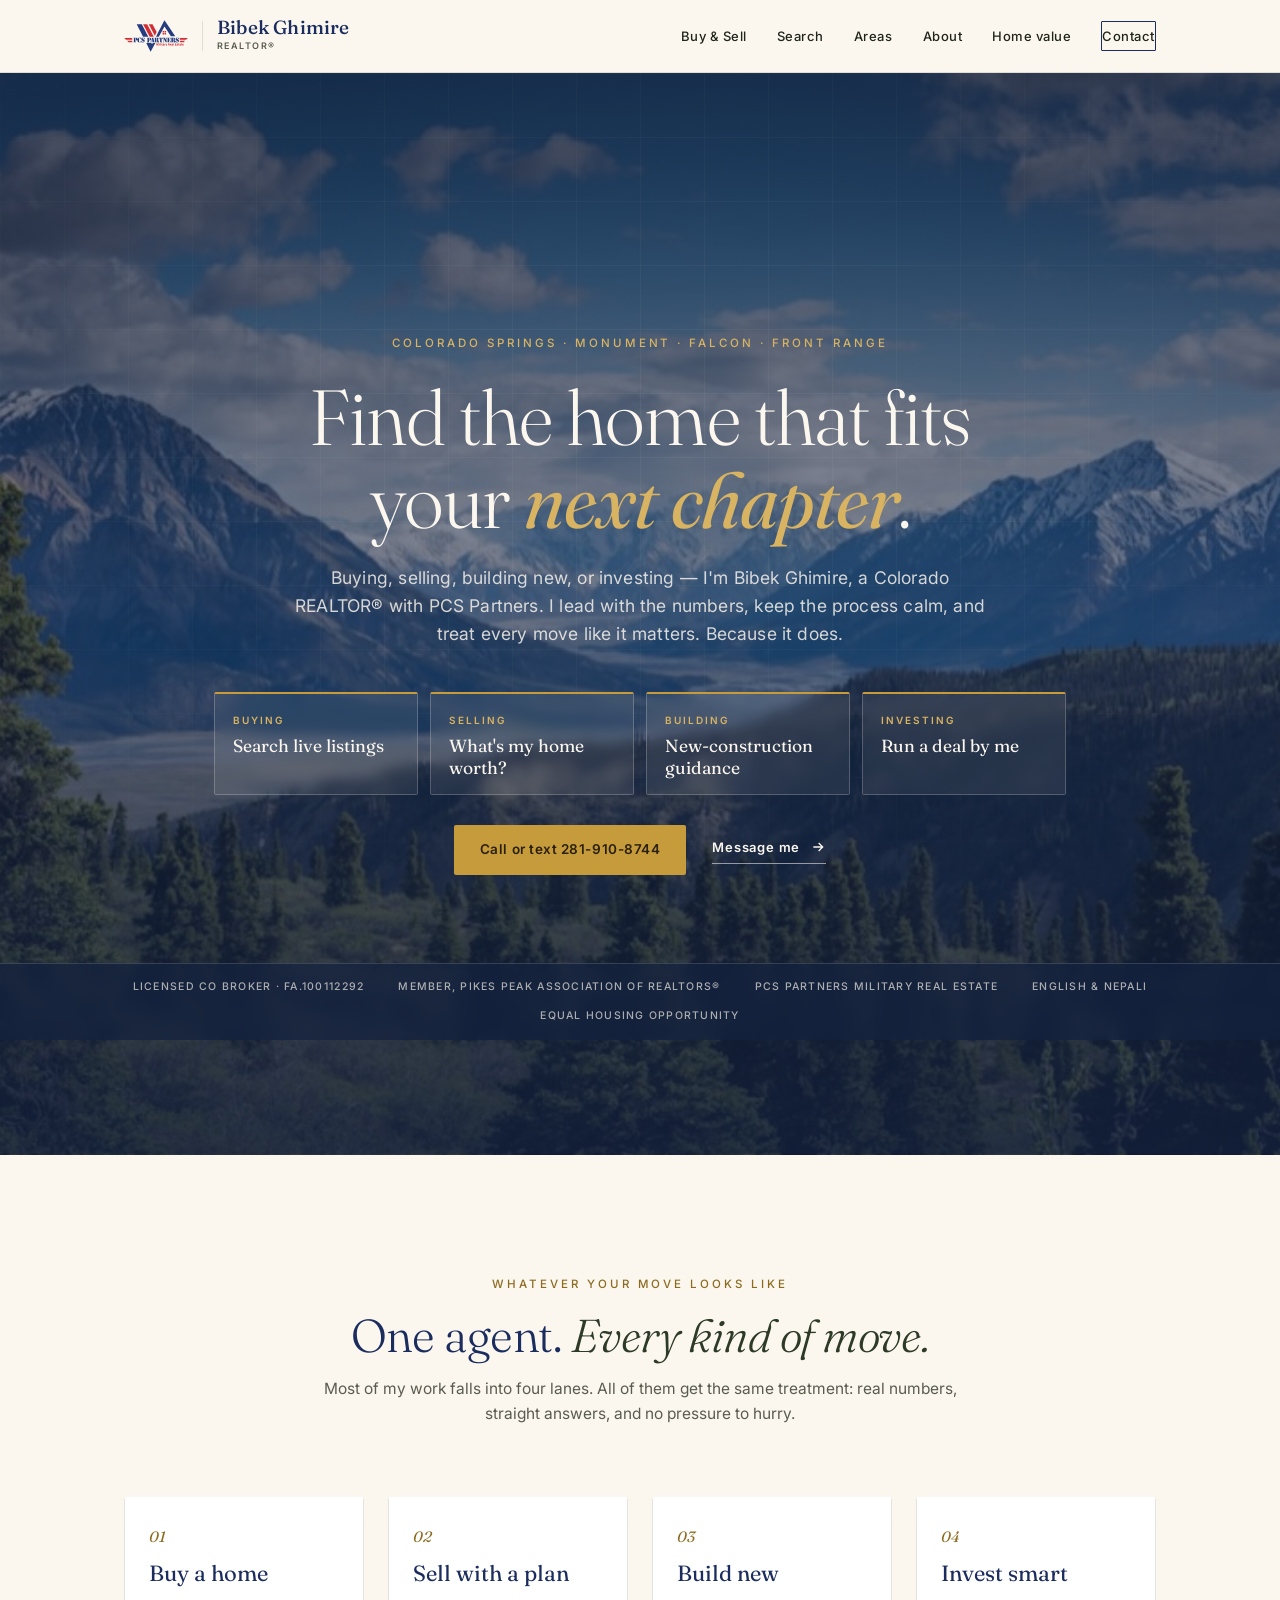
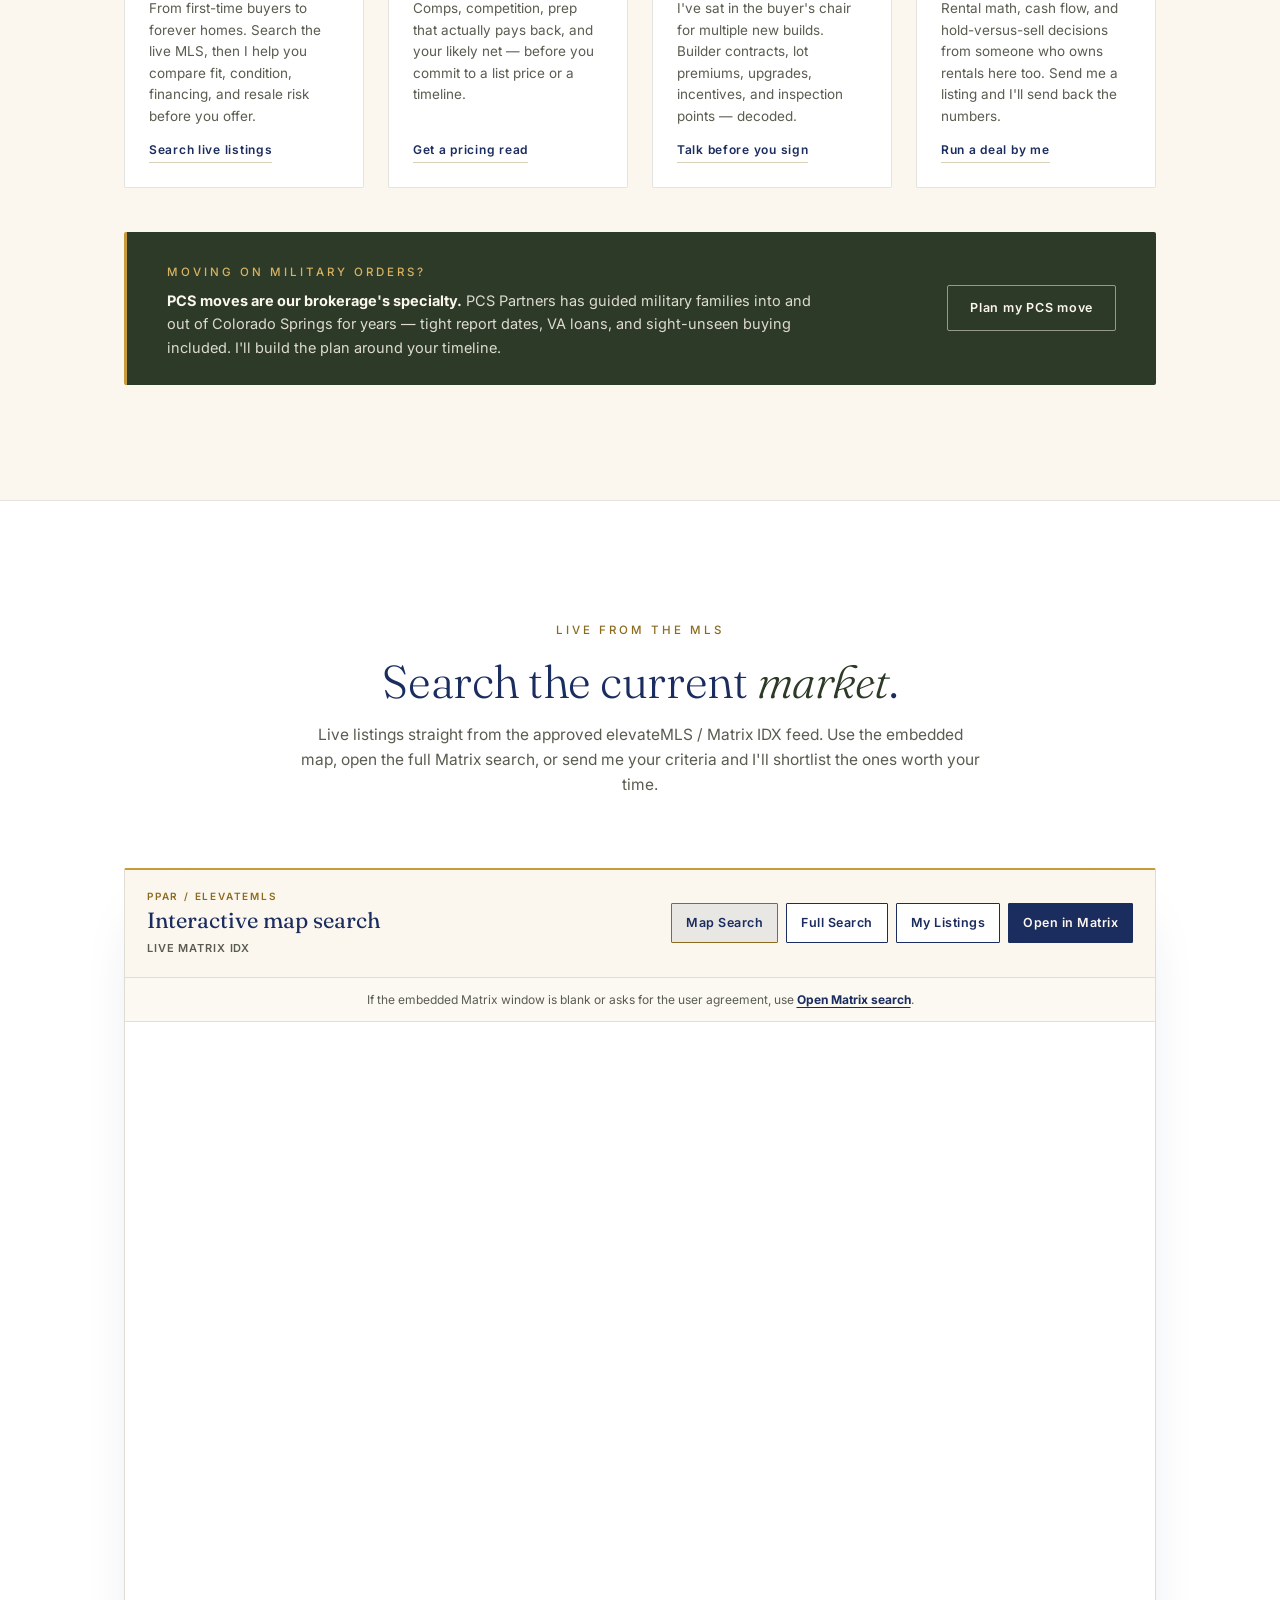
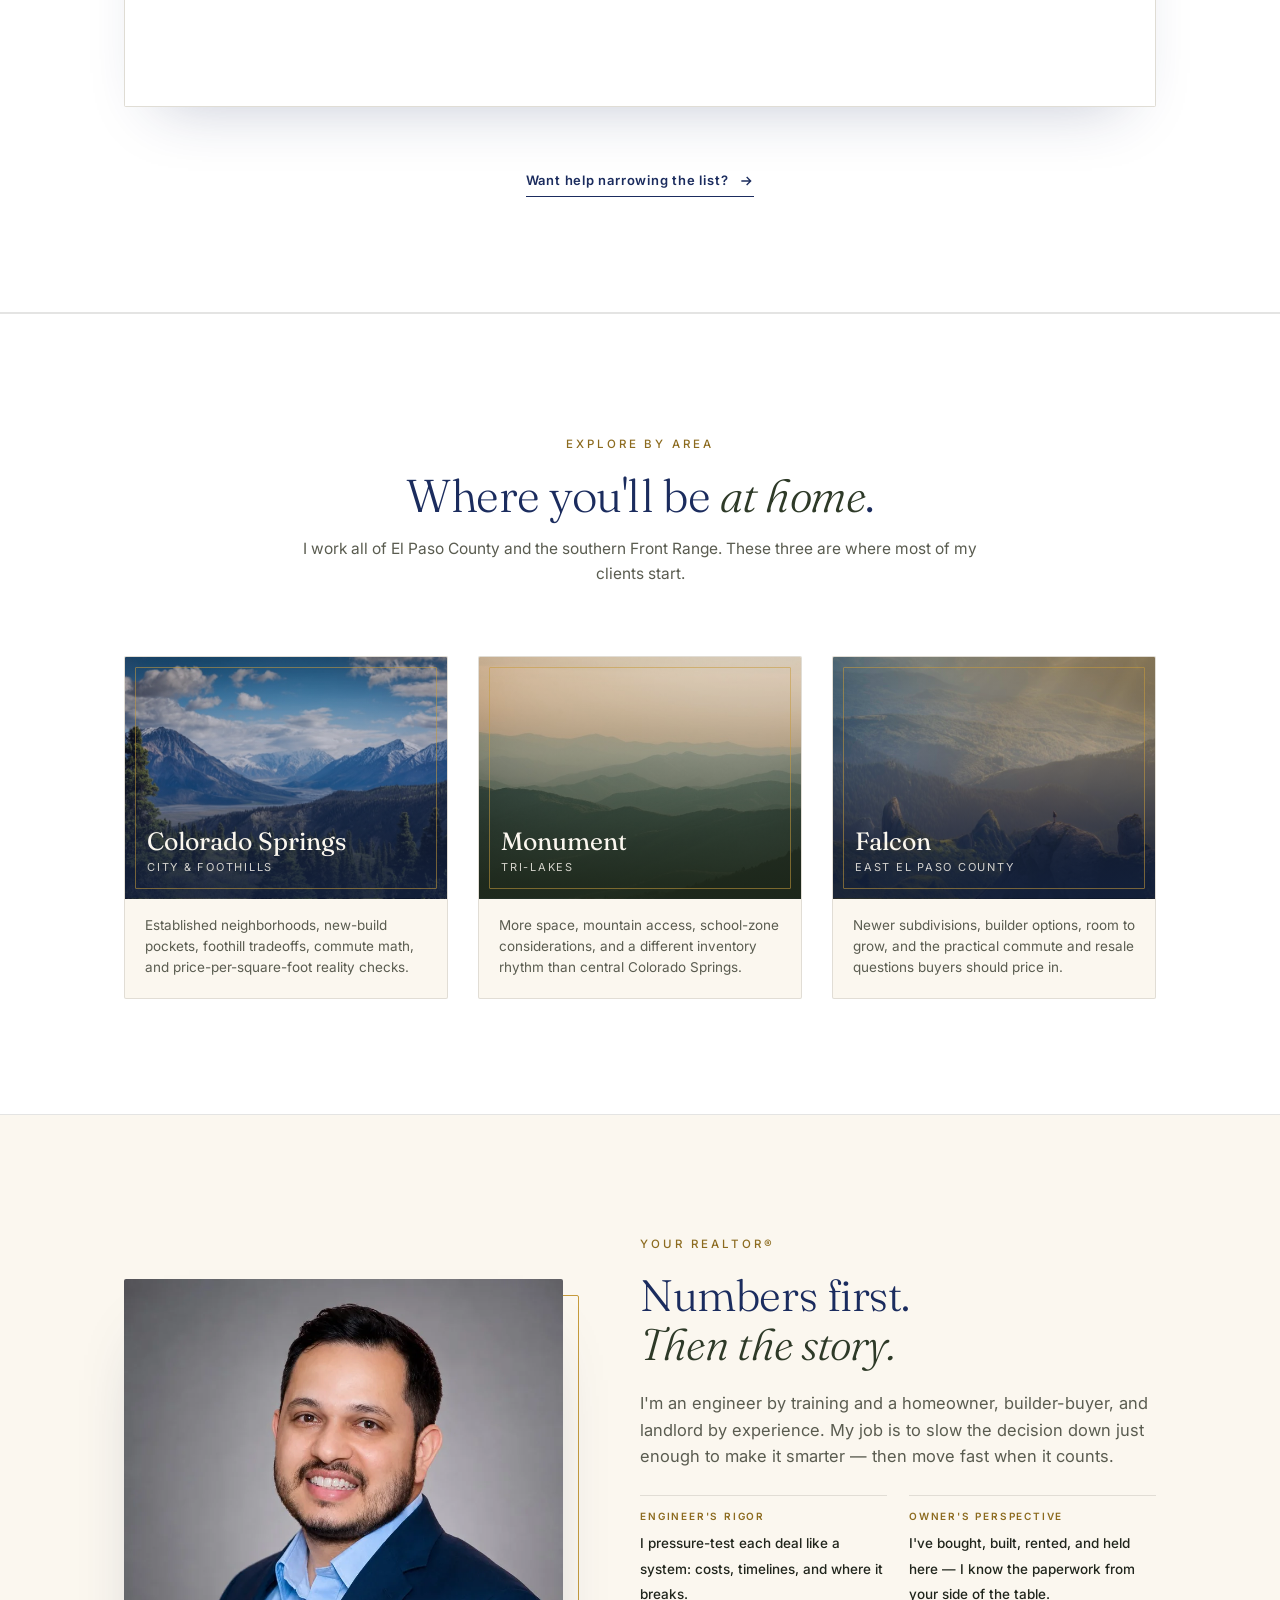
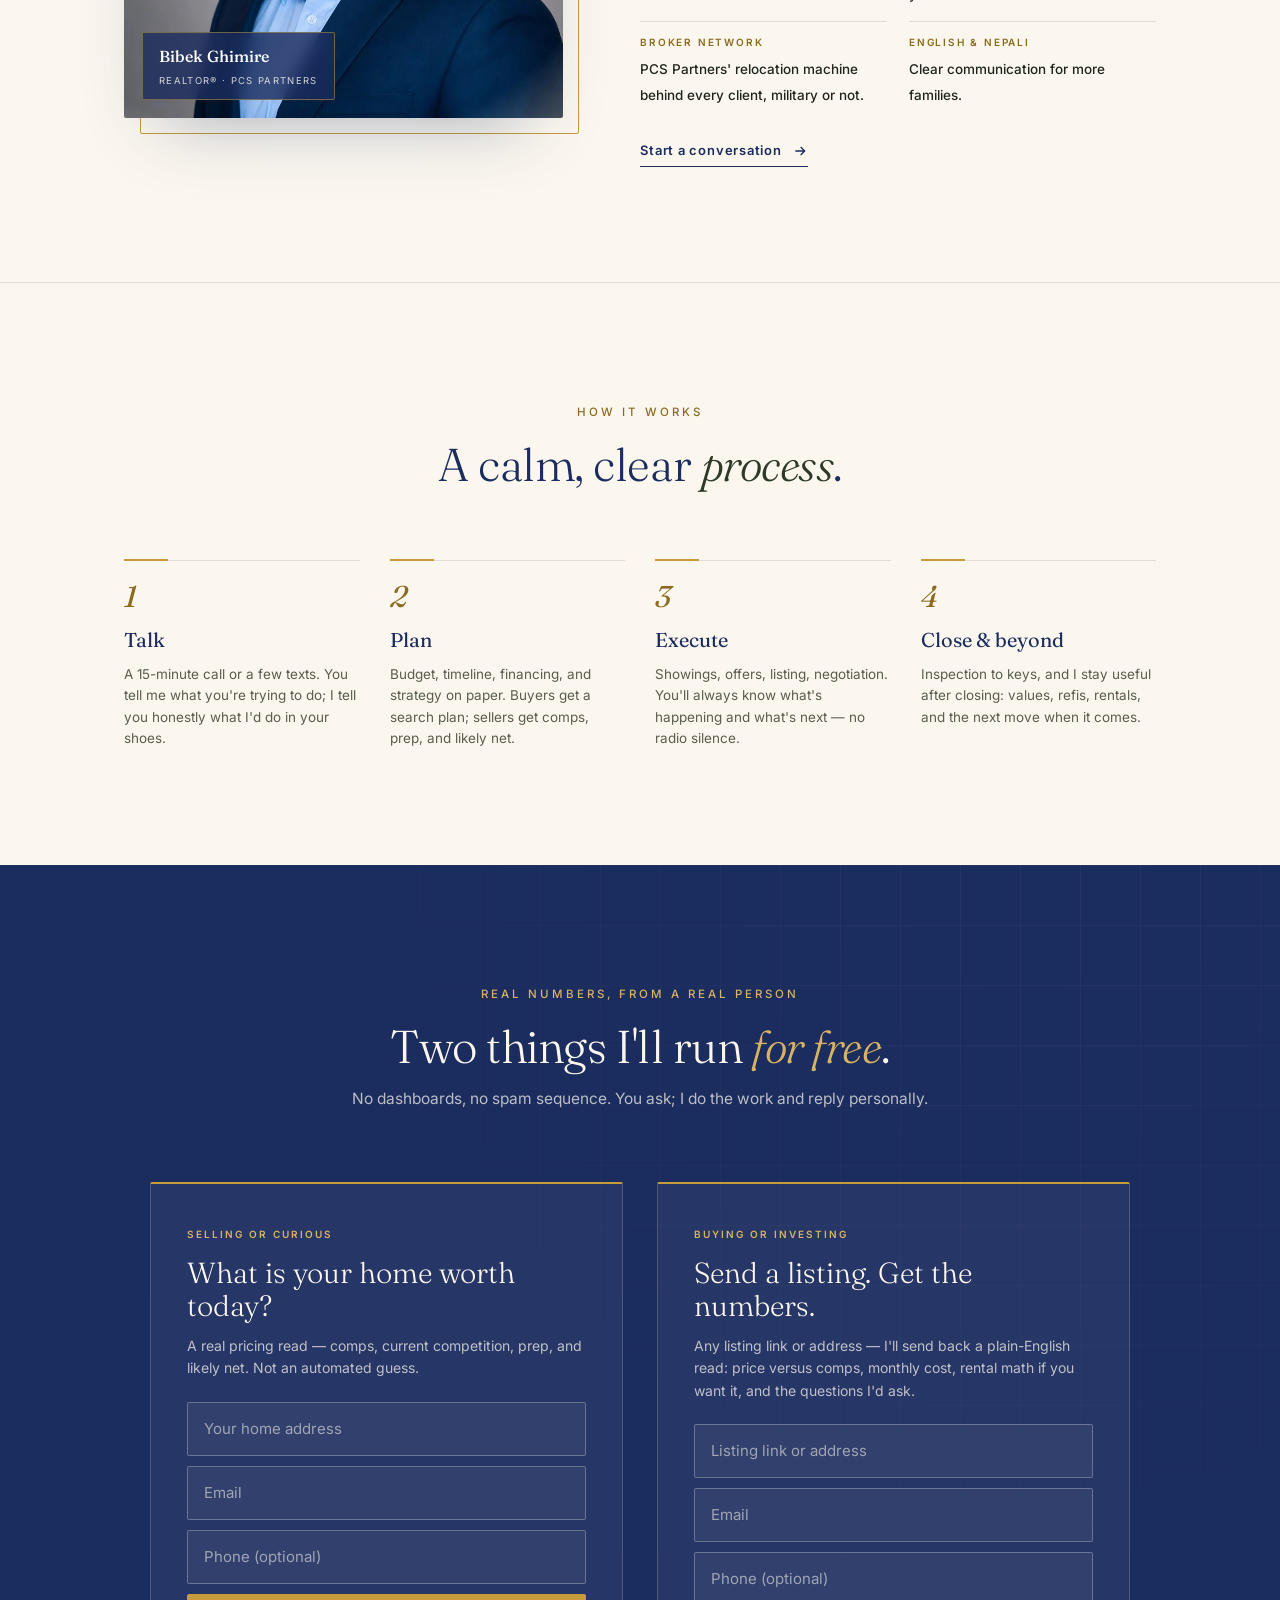
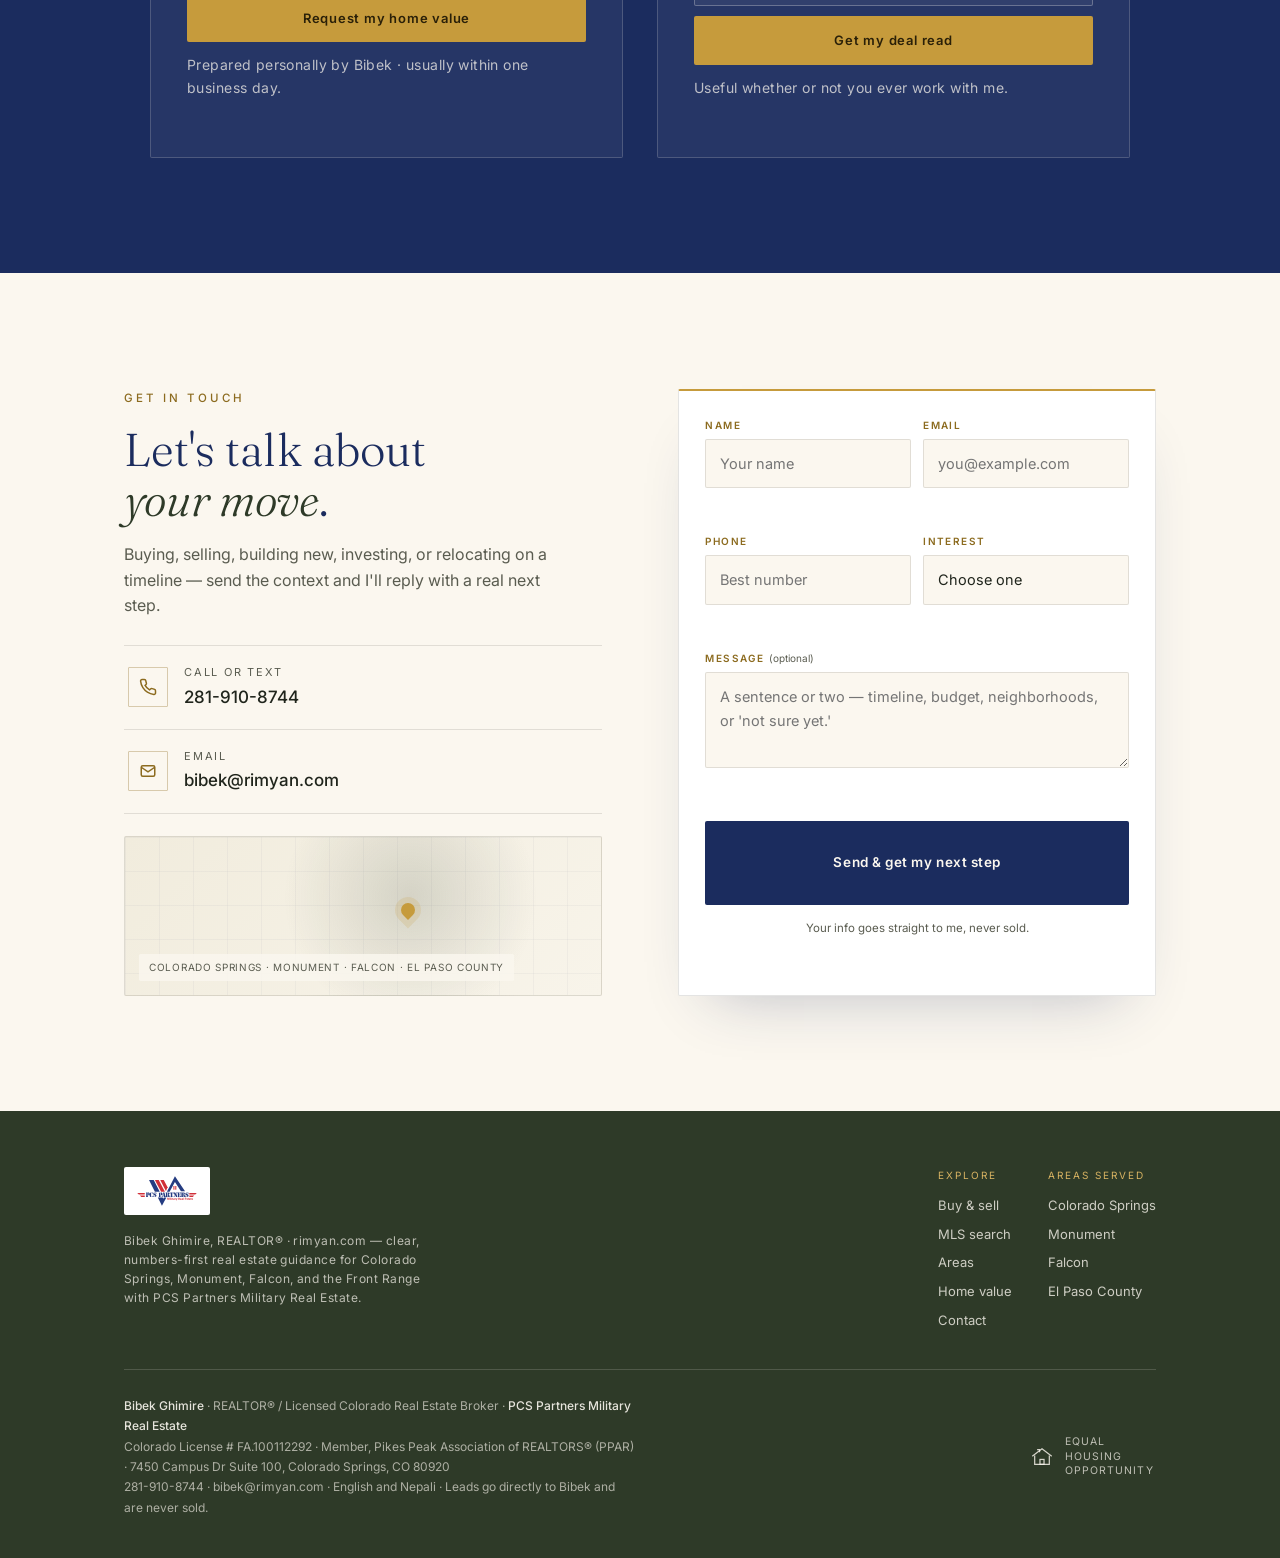
==== commit b4b28bde: "Overhaul site: broad-market positioning, lead capture on every form - Restore business-card tagline " ====
--- a/index.html
+++ b/index.html
@@ -3,22 +3,22 @@
 <head>
   <meta charset="UTF-8">
   <meta name="viewport" content="width=device-width, initial-scale=1.0">
-  <title>Rimyan | Numbers-First Colorado Springs Real Estate</title>
-  <meta name="description" content="Bibek Ghimire is an aerospace engineer and licensed Colorado Realtor with PCS Partners Military Real Estate serving Colorado Springs, Monument, Falcon, and nearby El Paso County.">
+  <title>Rimyan | Colorado Springs Real Estate · Bibek Ghimire, REALTOR®</title>
+  <meta name="description" content="Find the home that fits your next chapter. Bibek Ghimire is a licensed Colorado REALTOR® with PCS Partners serving Colorado Springs, Monument, Falcon, and the Front Range — buyers, sellers, new construction, investors, and military moves.">
   <link rel="canonical" href="https://rimyan.com/">
   <meta name="theme-color" content="#1B2C5E">
   <meta property="og:type" content="website">
   <meta property="og:site_name" content="Rimyan">
-  <meta property="og:title" content="Rimyan | Numbers-First Colorado Springs Real Estate">
-  <meta property="og:description" content="Aerospace-engineer clarity for buying, selling, new construction, and long-term real estate decisions with Bibek Ghimire, PCS Partners Military Real Estate.">
+  <meta property="og:title" content="Rimyan | Find the home that fits your next chapter">
+  <meta property="og:description" content="Colorado Springs, Monument, Falcon, and Front Range real estate with Bibek Ghimire, REALTOR® — clear numbers, calm process, for every kind of move.">
   <meta property="og:url" content="https://rimyan.com">
   <meta property="og:image" content="https://rimyan.com/assets/rimyan-bibek-ghimire-social-card.jpg">
   <meta property="og:image:width" content="1200">
   <meta property="og:image:height" content="630">
   <meta property="og:image:alt" content="Social card featuring Bibek Ghimire, PCS Partners Military Real Estate, and contact details at rimyan.com.">
   <meta name="twitter:card" content="summary_large_image">
-  <meta name="twitter:title" content="Rimyan | Numbers-First Colorado Springs Real Estate">
-  <meta name="twitter:description" content="Colorado Springs, Monument, Falcon, and El Paso County real estate with Bibek Ghimire, an aerospace engineer and licensed Colorado Realtor.">
+  <meta name="twitter:title" content="Rimyan | Find the home that fits your next chapter">
+  <meta name="twitter:description" content="Colorado Springs, Monument, Falcon, and Front Range real estate with Bibek Ghimire, REALTOR®.">
   <meta name="twitter:image" content="https://rimyan.com/assets/rimyan-bibek-ghimire-social-card.jpg">
   <meta name="twitter:image:alt" content="Social card featuring Bibek Ghimire, PCS Partners Military Real Estate, and contact details at rimyan.com.">
   <link rel="preconnect" href="https://fonts.googleapis.com">
@@ -33,7 +33,7 @@
     "@context": "https://schema.org",
     "@type": "RealEstateAgent",
     "name": "Bibek Ghimire",
-    "description": "Colorado Springs-area REALTOR® and licensed Colorado real estate broker with PCS Partners Military Real Estate. Bibek brings an aerospace-engineering, numbers-first approach to buying, selling, new construction, and long-term real estate decisions.",
+    "description": "Colorado Springs-area REALTOR® and licensed Colorado real estate broker with PCS Partners Military Real Estate. Bibek brings a numbers-first, engineering-trained approach to buying, selling, new construction, investing, and military PCS moves along the Front Range.",
     "url": "https://rimyan.com",
     "telephone": "+1-281-910-8744",
     "email": "bibek@rimyan.com",
@@ -41,7 +41,7 @@
     "affiliation": { "@type": "Organization", "name": "PCS Partners Military Real Estate", "url": "https://thepcspartners.com" },
     "memberOf": { "@type": "Organization", "name": "Pikes Peak Association of REALTORS® (PPAR)", "url": "https://ppar.com" },
     "knowsLanguage": ["English", "Nepali"],
-    "knowsAbout": ["New construction homes", "Builder contracts", "Loan and closing timelines", "Military PCS relocation", "El Paso County real estate", "Rental property analysis", "Home valuation and pricing strategy"],
+    "knowsAbout": ["Home buying", "Home selling and pricing strategy", "New construction homes", "Builder contracts", "Loan and closing timelines", "Military PCS relocation", "El Paso County real estate", "Rental property analysis", "Home valuation"],
     "areaServed": [
       { "@type": "City", "name": "Colorado Springs", "containedInPlace": { "@type": "State", "name": "Colorado" } },
       { "@type": "City", "name": "Monument", "containedInPlace": { "@type": "State", "name": "Colorado" } },
@@ -64,10 +64,11 @@
         <span class="brand-name"><span class="bn">Bibek Ghimire</span><span class="bt">REALTOR®</span></span>
       </a>
       <nav class="nav-links" id="navLinks" aria-label="Primary">
-        <a href="#start">Start</a>
+        <a href="#paths">Buy &amp; Sell</a>
+        <a href="#listings">Search</a>
         <a href="#areas">Areas</a>
         <a href="#about">About</a>
-        <a href="#valuation">Home value</a>
+        <a href="#numbers">Home value</a>
         <a href="#contact" class="nav-cta">Contact</a>
       </nav>
       <button class="nav-toggle" id="navToggle" aria-label="Toggle menu" aria-expanded="false">&#9776;</button>
@@ -77,88 +78,90 @@
   <main id="top">
 
     <section class="hero" id="start">
+      <div class="hero-bg" aria-hidden="true"></div>
       <div class="hero-inner">
-        <span class="eyebrow">Licensed Colorado Realtor &middot; PCS Partners Military Real Estate</span>
-        <h1>Aerospace engineer. Colorado Springs Realtor. <em>Numbers before narratives.</em></h1>
-        <p class="hero-sub">I’m Bibek Ghimire. I’ve personally bought multiple new-construction homes and rental properties, so I help clients read builder contracts, loan choices, inspections, closings, and resale math before they commit.</p>
-
-        <div class="hero-help" aria-label="How Bibek can help">
-          <a class="hero-help-card featured" href="#contact" data-scroll="#contact" data-context="Hero: new construction guidance" data-interest="Buying">
-            <span>New construction</span>
-            <strong>Talk through the builder process before you sign.</strong>
-            <small>Lot premiums, upgrades, builder incentives, lender timelines, and inspection points. I’ve sat in that buyer chair myself.</small>
-          </a>
-          <a class="hero-help-card" href="#listings" data-scroll="#listings" data-context="Hero: wants live MLS search" data-interest="Buying">
-            <span>Buy</span>
-            <strong>Search live MLS listings.</strong>
-            <small>Open the Matrix search below, then send me the homes worth a closer look. I’ll help compare fit, condition, financing, and resale risk.</small>
-          </a>
-          <a class="hero-help-card" href="#valuation" data-scroll="#valuation" data-context="Hero: home value / selling" data-interest="Selling">
-            <span>Sell</span>
-            <strong>Get a real pricing read.</strong>
-            <small>Comps, competition, prep, and likely net before you list. Not an automated guess dressed up as strategy.</small>
-          </a>
-        </div>
-
-        <div class="hero-cta-row" aria-label="Primary contact actions">
-          <a class="hero-phone" href="tel:+12819108744">Call/text 281-910-8744</a>
-          <a class="btn-line" href="#contact" data-scroll="#contact" data-context="Hero: contact request">Message me
+        <span class="eyebrow">Colorado Springs &middot; Monument &middot; Falcon &middot; Front Range</span>
+        <h1>Find the home that fits<br>your <em>next chapter</em>.</h1>
+        <p class="hero-sub">Buying, selling, building new, or investing — I'm Bibek Ghimire, a Colorado REALTOR® with PCS Partners. I lead with the numbers, keep the process calm, and treat every move like it matters. Because it does.</p>
+
+        <div class="hero-start" role="group" aria-label="Where would you like to start?">
+          <a class="start-card" href="#listings" data-scroll="#listings" data-context="Hero: buying — wants live MLS search" data-interest="Buying">
+            <span class="sc-k">Buying</span>
+            <span class="sc-t">Search live listings</span>
+          </a>
+          <a class="start-card" href="#numbers" data-scroll="#numbers" data-context="Hero: selling — wants home value" data-interest="Selling">
+            <span class="sc-k">Selling</span>
+            <span class="sc-t">What's my home worth?</span>
+          </a>
+          <a class="start-card" href="#contact" data-scroll="#contact" data-context="Hero: new construction guidance" data-interest="Buying">
+            <span class="sc-k">Building</span>
+            <span class="sc-t">New-construction guidance</span>
+          </a>
+          <a class="start-card" href="#numbers" data-scroll="#numbers" data-context="Hero: investing — wants deal review" data-interest="Investing">
+            <span class="sc-k">Investing</span>
+            <span class="sc-t">Run a deal by me</span>
+          </a>
+        </div>
+
+        <div class="hero-cta-row">
+          <a class="hero-phone" href="tel:+12819108744">Call or text 281-910-8744</a>
+          <a class="hero-msg" href="#contact" data-scroll="#contact" data-context="Hero: contact request">Message me
             <svg viewBox="0 0 24 24" fill="none" stroke="currentColor" stroke-width="2" aria-hidden="true"><path d="M5 12h14M13 6l6 6-6 6"/></svg>
           </a>
         </div>
       </div>
-    </section>
-
-    <section class="areas" id="areas">
+      <div class="hero-trust" aria-label="Credentials">
+        <div class="wrap trust-row">
+          <span>Licensed CO Broker &middot; FA.100112292</span>
+          <span>Member, Pikes Peak Association of REALTORS®</span>
+          <span>PCS Partners Military Real Estate</span>
+          <span>English &amp; Nepali</span>
+          <span>Equal Housing Opportunity</span>
+        </div>
+      </div>
+    </section>
+
+    <section class="paths" id="paths">
       <div class="wrap">
         <div class="sec-head">
-          <span class="eyebrow">Explore by area</span>
-          <h2>Where you'll be <em>at home</em>.</h2>
-        </div>
-        <div class="area-grid" data-connector="idx-featured">
-          <a class="area-card" data-scroll="#contact" data-context="Area interest: Colorado Springs" data-interest="Buying">
-            <div class="area-thumb a1"><span class="ph">Area</span><div class="area-label"><div class="nm">Colorado Springs</div><div class="mt">City &amp; foothills</div></div></div>
-            <div class="area-copy">Established neighborhoods, new-build pockets, foothill tradeoffs, commute math, and price-per-square-foot reality checks.</div>
-          </a>
-          <a class="area-card" data-scroll="#contact" data-context="Area interest: Monument" data-interest="Buying">
-            <div class="area-thumb a2"><span class="ph">Area</span><div class="area-label"><div class="nm">Monument</div><div class="mt">Tri-Lakes</div></div></div>
-            <div class="area-copy">More space, mountain access, school-zone considerations, and a different inventory rhythm than central Colorado Springs.</div>
-          </a>
-          <a class="area-card" data-scroll="#contact" data-context="Area interest: Falcon" data-interest="Buying">
-            <div class="area-thumb a3"><span class="ph">Area</span><div class="area-label"><div class="nm">Falcon</div><div class="mt">East El Paso County</div></div></div>
-            <div class="area-copy">Newer subdivisions, builder options, room to grow, and the practical commute and resale questions buyers should price in.</div>
-          </a>
-        </div>
-      </div>
-    </section>
-
-    <section class="portrait-sec" id="about">
-      <div class="wrap portrait-grid">
-        <div class="portrait-frame">
-          <span class="keyline" aria-hidden="true"></span>
-          <div class="photo-mask">
-            <picture>
-              <source type="image/webp" srcset="assets/bibek-ghimire-headshot-400.webp 400w, assets/bibek-ghimire-headshot-800.webp 800w, assets/bibek-ghimire-headshot-1200.webp 1200w" sizes="(max-width: 980px) 80vw, 460px">
-              <img src="assets/bibek-ghimire-headshot-800.jpg" srcset="assets/bibek-ghimire-headshot-400.jpg 400w, assets/bibek-ghimire-headshot-800.jpg 800w, assets/bibek-ghimire-headshot-1200.jpg 1200w" sizes="(max-width: 980px) 80vw, 460px" alt="Bibek Ghimire, Colorado REALTOR® and licensed real estate broker" width="800" height="800" loading="lazy" decoding="async">
-            </picture>
-          </div>
-          <span class="name-tag"><b>Bibek Ghimire</b>REALTOR® &middot; PCS Partners</span>
-        </div>
-        <div class="portrait-copy">
-          <span class="eyebrow">Why clients use me</span>
-          <h2>Numbers first.<br><em>Then the story</em>.</h2>
-          <p class="lede">My job is to slow the decision down just enough to make it smarter. I bring an aerospace-engineering background, personal new-construction and rental-property experience, and the PCS Partners network into each move.</p>
-          <div class="proof-grid" aria-label="Bibek's real estate strengths">
-            <div class="proof-item"><span>Aerospace engineer</span><strong>I pressure-test the deal like a system: costs, timelines, and where it breaks.</strong></div>
-            <div class="proof-item"><span>New construction</span><strong>Builder contracts, upgrades, inspections, and closing timelines.</strong></div>
-            <div class="proof-item"><span>Owner perspective</span><strong>I’ve bought, rented, held, and sold. I know the paperwork from the client side.</strong></div>
-            <div class="proof-item"><span>English &amp; Nepali</span><strong>Clear communication for more families.</strong></div>
-          </div>
-          <a class="btn-line" href="#contact" data-scroll="#contact" data-context="About: start a conversation">
-            Start a conversation
-            <svg viewBox="0 0 24 24" fill="none" stroke="currentColor" stroke-width="2" aria-hidden="true"><path d="M5 12h14M13 6l6 6-6 6"/></svg>
-          </a>
-        </div>
+          <span class="eyebrow">Whatever your move looks like</span>
+          <h2>One agent. <em>Every kind of move.</em></h2>
+          <p>Most of my work falls into four lanes. All of them get the same treatment: real numbers, straight answers, and no pressure to hurry.</p>
+        </div>
+        <div class="path-grid">
+          <a class="path-card" href="#listings" data-scroll="#listings" data-context="Paths: buying" data-interest="Buying">
+            <span class="pc-num">01</span>
+            <h3>Buy a home</h3>
+            <p>From first-time buyers to forever homes. Search the live MLS, then I help you compare fit, condition, financing, and resale risk before you offer.</p>
+            <span class="pc-link">Search live listings</span>
+          </a>
+          <a class="path-card" href="#numbers" data-scroll="#numbers" data-context="Paths: selling" data-interest="Selling">
+            <span class="pc-num">02</span>
+            <h3>Sell with a plan</h3>
+            <p>Comps, competition, prep that actually pays back, and your likely net — before you commit to a list price or a timeline.</p>
+            <span class="pc-link">Get a pricing read</span>
+          </a>
+          <a class="path-card" href="#contact" data-scroll="#contact" data-context="Paths: new construction" data-interest="Buying">
+            <span class="pc-num">03</span>
+            <h3>Build new</h3>
+            <p>I've sat in the buyer's chair for multiple new builds. Builder contracts, lot premiums, upgrades, incentives, and inspection points — decoded.</p>
+            <span class="pc-link">Talk before you sign</span>
+          </a>
+          <a class="path-card" href="#numbers" data-scroll="#numbers" data-context="Paths: investing" data-interest="Investing">
+            <span class="pc-num">04</span>
+            <h3>Invest smart</h3>
+            <p>Rental math, cash flow, and hold-versus-sell decisions from someone who owns rentals here too. Send me a listing and I'll send back the numbers.</p>
+            <span class="pc-link">Run a deal by me</span>
+          </a>
+        </div>
+
+        <aside class="pcs-strip">
+          <div class="pcs-copy">
+            <span class="eyebrow">Moving on military orders?</span>
+            <p><b>PCS moves are our brokerage's specialty.</b> PCS Partners has guided military families into and out of Colorado Springs for years — tight report dates, VA loans, and sight-unseen buying included. I'll build the plan around your timeline.</p>
+          </div>
+          <a class="pcs-cta" href="#contact" data-scroll="#contact" data-context="PCS strip: military move" data-interest="Relocation">Plan my PCS move</a>
+        </aside>
       </div>
     </section>
 
@@ -167,7 +170,7 @@
         <div class="sec-head">
           <span class="eyebrow">Live from the MLS</span>
           <h2>Search the current <em>market</em>.</h2>
-          <p>Live listings are powered by the approved elevateMLS / Matrix IDX feed. Use the embedded map, open the full Matrix search, or ask me for the broker-shortlist version.</p>
+          <p>Live listings straight from the approved elevateMLS / Matrix IDX feed. Use the embedded map, open the full Matrix search, or send me your criteria and I'll shortlist the ones worth your time.</p>
         </div>
         <div class="idx-shell" data-connector="idx-map">
           <div class="idx-toolbar">
@@ -183,18 +186,6 @@
               <a class="idx-open" id="idxMapLink" href="https://ppmls.mlsmatrix.com/Matrix/public/IDX.aspx?idx=1d51306" target="_blank" rel="noopener noreferrer">Open in Matrix</a>
             </div>
           </div>
-          <div class="idx-search-bridge" id="idxSearchBridge" hidden>
-            <div>
-              <span class="idx-bridge-kicker">Search handoff</span>
-              <strong id="idxBridgeTitle">MLS search ready</strong>
-              <p id="idxBridgeSummary">Use the live Matrix search below, then send me any homes worth a closer read.</p>
-            </div>
-            <ul class="idx-bridge-criteria" id="idxBridgeCriteria" aria-label="Selected search criteria"></ul>
-            <div class="idx-bridge-actions">
-              <a class="idx-bridge-primary" id="idxBridgeOpen" href="https://ppmls.mlsmatrix.com/Matrix/public/IDX.aspx?idx=1d51306" target="_blank" rel="noopener noreferrer">Open Matrix search</a>
-              <button class="idx-bridge-copy" id="idxBridgeCopy" type="button">Copy criteria</button>
-            </div>
-          </div>
           <div class="idx-frame-wrap">
             <p class="idx-frame-note">If the embedded Matrix window is blank or asks for the user agreement, use <a id="idxFrameFallbackLink" href="https://ppmls.mlsmatrix.com/Matrix/public/IDX.aspx?idx=1d51306" target="_blank" rel="noopener noreferrer">Open Matrix search</a>.</p>
             <iframe id="idxMapFrame" title="Live PPAR and elevateMLS property search" loading="lazy" referrerpolicy="strict-origin-when-cross-origin" data-idx-frame="map" src="about:blank"></iframe>
@@ -210,22 +201,107 @@
       </div>
     </section>
 
-    <section class="valuation" id="valuation">
-      <div class="wrap val-grid">
-        <div class="val-copy">
-          <span class="eyebrow">Selling</span>
-          <h2>What is your home <em>worth today?</em></h2>
-          <p>A real pricing read from me — comps, current competition, prep, and likely net. Not an automated guess.</p>
-          <form class="val-form" id="valuationForm">
-            <input type="text" name="address" placeholder="Enter your home address" aria-label="Home address" required>
-            <input type="email" name="email" placeholder="Email" aria-label="Email" required>
-            <button type="submit">Request My Home Value</button>
-          </form>
-          <p class="val-note">Prepared personally by Bibek &middot; no automated spam.</p>
-        </div>
-        <div class="gauge" id="valuationGauge" aria-hidden="true" data-min="200000" data-max="2000000" data-step="25000">
-          <svg viewBox="0 0 200 200"><circle class="gauge-track" cx="100" cy="100" r="84" fill="none" stroke="rgba(251,247,239,.16)" stroke-width="10"/><circle class="gauge-progress" id="valuationGaugeProgress" cx="100" cy="100" r="84" fill="none" stroke="var(--gold)" stroke-width="10" stroke-linecap="round" stroke-dasharray="120 528" transform="rotate(-90 100 100)"/></svg>
-          <div class="gauge-c"><span class="gauge-v" id="valuationGaugeValue">$650K</span><span class="gauge-l">Market range<br>preview</span></div>
+    <section class="areas" id="areas">
+      <div class="wrap">
+        <div class="sec-head">
+          <span class="eyebrow">Explore by area</span>
+          <h2>Where you'll be <em>at home</em>.</h2>
+          <p>I work all of El Paso County and the southern Front Range. These three are where most of my clients start.</p>
+        </div>
+        <div class="area-grid" data-connector="idx-featured">
+          <a class="area-card" data-scroll="#contact" data-context="Area interest: Colorado Springs" data-interest="Buying">
+            <div class="area-thumb a1"><div class="area-label"><div class="nm">Colorado Springs</div><div class="mt">City &amp; foothills</div></div></div>
+            <div class="area-copy">Established neighborhoods, new-build pockets, foothill tradeoffs, commute math, and price-per-square-foot reality checks.</div>
+          </a>
+          <a class="area-card" data-scroll="#contact" data-context="Area interest: Monument" data-interest="Buying">
+            <div class="area-thumb a2"><div class="area-label"><div class="nm">Monument</div><div class="mt">Tri-Lakes</div></div></div>
+            <div class="area-copy">More space, mountain access, school-zone considerations, and a different inventory rhythm than central Colorado Springs.</div>
+          </a>
+          <a class="area-card" data-scroll="#contact" data-context="Area interest: Falcon" data-interest="Buying">
+            <div class="area-thumb a3"><div class="area-label"><div class="nm">Falcon</div><div class="mt">East El Paso County</div></div></div>
+            <div class="area-copy">Newer subdivisions, builder options, room to grow, and the practical commute and resale questions buyers should price in.</div>
+          </a>
+        </div>
+      </div>
+    </section>
+
+    <section class="portrait-sec" id="about">
+      <div class="wrap portrait-grid">
+        <div class="portrait-frame">
+          <span class="keyline" aria-hidden="true"></span>
+          <div class="photo-mask">
+            <picture>
+              <source type="image/webp" srcset="assets/bibek-ghimire-headshot-400.webp 400w, assets/bibek-ghimire-headshot-800.webp 800w, assets/bibek-ghimire-headshot-1200.webp 1200w" sizes="(max-width: 980px) 80vw, 460px">
+              <img src="assets/bibek-ghimire-headshot-800.jpg" srcset="assets/bibek-ghimire-headshot-400.jpg 400w, assets/bibek-ghimire-headshot-800.jpg 800w, assets/bibek-ghimire-headshot-1200.jpg 1200w" sizes="(max-width: 980px) 80vw, 460px" alt="Bibek Ghimire, Colorado REALTOR® and licensed real estate broker" width="800" height="800" loading="lazy" decoding="async">
+            </picture>
+          </div>
+          <span class="name-tag"><b>Bibek Ghimire</b>REALTOR® &middot; PCS Partners</span>
+        </div>
+        <div class="portrait-copy">
+          <span class="eyebrow">Your REALTOR®</span>
+          <h2>Numbers first.<br><em>Then the story.</em></h2>
+          <p class="lede">I'm an engineer by training and a homeowner, builder-buyer, and landlord by experience. My job is to slow the decision down just enough to make it smarter — then move fast when it counts.</p>
+          <div class="proof-grid" aria-label="Bibek's real estate strengths">
+            <div class="proof-item"><span>Engineer's rigor</span><strong>I pressure-test each deal like a system: costs, timelines, and where it breaks.</strong></div>
+            <div class="proof-item"><span>Owner's perspective</span><strong>I've bought, built, rented, and held here — I know the paperwork from your side of the table.</strong></div>
+            <div class="proof-item"><span>Broker network</span><strong>PCS Partners' relocation machine behind every client, military or not.</strong></div>
+            <div class="proof-item"><span>English &amp; Nepali</span><strong>Clear communication for more families.</strong></div>
+          </div>
+          <a class="btn-line" href="#contact" data-scroll="#contact" data-context="About: start a conversation">
+            Start a conversation
+            <svg viewBox="0 0 24 24" fill="none" stroke="currentColor" stroke-width="2" aria-hidden="true"><path d="M5 12h14M13 6l6 6-6 6"/></svg>
+          </a>
+        </div>
+      </div>
+    </section>
+
+    <section class="process" id="process">
+      <div class="wrap">
+        <div class="sec-head">
+          <span class="eyebrow">How it works</span>
+          <h2>A calm, clear <em>process</em>.</h2>
+        </div>
+        <ol class="process-grid">
+          <li class="step"><span class="st-num">1</span><h3>Talk</h3><p>A 15-minute call or a few texts. You tell me what you're trying to do; I tell you honestly what I'd do in your shoes.</p></li>
+          <li class="step"><span class="st-num">2</span><h3>Plan</h3><p>Budget, timeline, financing, and strategy on paper. Buyers get a search plan; sellers get comps, prep, and likely net.</p></li>
+          <li class="step"><span class="st-num">3</span><h3>Execute</h3><p>Showings, offers, listing, negotiation. You'll always know what's happening and what's next — no radio silence.</p></li>
+          <li class="step"><span class="st-num">4</span><h3>Close &amp; beyond</h3><p>Inspection to keys, and I stay useful after closing: values, refis, rentals, and the next move when it comes.</p></li>
+        </ol>
+      </div>
+    </section>
+
+    <section class="numbers" id="numbers">
+      <div class="wrap">
+        <div class="sec-head dark">
+          <span class="eyebrow">Real numbers, from a real person</span>
+          <h2>Two things I'll run <em>for free</em>.</h2>
+          <p>No dashboards, no spam sequence. You ask; I do the work and reply personally.</p>
+        </div>
+        <div class="num-grid">
+          <div class="num-card">
+            <span class="nc-k">Selling or curious</span>
+            <h3>What is your home worth today?</h3>
+            <p>A real pricing read — comps, current competition, prep, and likely net. Not an automated guess.</p>
+            <form class="num-form" id="valuationForm" aria-label="Home valuation request">
+              <input type="text" name="address" placeholder="Your home address" aria-label="Home address" required>
+              <input type="email" name="email" placeholder="Email" aria-label="Email" required>
+              <input type="tel" name="phone" placeholder="Phone (optional)" aria-label="Phone">
+              <button type="submit">Request my home value</button>
+            </form>
+            <p class="num-note">Prepared personally by Bibek &middot; usually within one business day.</p>
+          </div>
+          <div class="num-card">
+            <span class="nc-k">Buying or investing</span>
+            <h3>Send a listing. Get the numbers.</h3>
+            <p>Any listing link or address — I'll send back a plain-English read: price versus comps, monthly cost, rental math if you want it, and the questions I'd ask.</p>
+            <form class="num-form" id="dealForm" aria-label="Deal review request">
+              <input type="text" name="listing" placeholder="Listing link or address" aria-label="Listing link or address" required>
+              <input type="email" name="email" placeholder="Email" aria-label="Email" required>
+              <input type="tel" name="phone" placeholder="Phone (optional)" aria-label="Phone">
+              <button type="submit">Get my deal read</button>
+            </form>
+            <p class="num-note">Useful whether or not you ever work with me.</p>
+          </div>
         </div>
       </div>
     </section>
@@ -238,11 +314,11 @@
           <p class="lede">Buying, selling, building new, investing, or relocating on a timeline — send the context and I'll reply with a real next step.</p>
           <div class="contact-actions">
             <a class="contact-row" id="phoneLink" href="tel:+12819108744"><span class="ic"><svg viewBox="0 0 24 24" fill="none" stroke="currentColor" stroke-width="2" aria-hidden="true"><path d="M22 16.92v3a2 2 0 0 1-2.18 2 19.8 19.8 0 0 1-8.63-3.07 19.5 19.5 0 0 1-6-6A19.8 19.8 0 0 1 2.12 4.18 2 2 0 0 1 4.11 2h3a2 2 0 0 1 2 1.72c.13.96.36 1.9.7 2.81a2 2 0 0 1-.45 2.11L8.09 9.91a16 16 0 0 0 6 6l1.27-1.27a2 2 0 0 1 2.11-.45c.91.34 1.85.57 2.81.7A2 2 0 0 1 22 16.92z"/></svg></span><span><span class="lbl">Call or text</span><span class="val">281-910-8744</span></span></a>
-          <a class="contact-row" id="emailLink" href="mailto:bibek@rimyan.com"><span class="ic"><svg viewBox="0 0 24 24" fill="none" stroke="currentColor" stroke-width="2" aria-hidden="true"><rect x="3" y="5" width="18" height="14" rx="2"/><path d="M3 7l9 6 9-6"/></svg></span><span><span class="lbl">Email</span><span class="val">bibek@rimyan.com</span></span></a>
+            <a class="contact-row" id="emailLink" href="mailto:bibek@rimyan.com"><span class="ic"><svg viewBox="0 0 24 24" fill="none" stroke="currentColor" stroke-width="2" aria-hidden="true"><rect x="3" y="5" width="18" height="14" rx="2"/><path d="M3 7l9 6 9-6"/></svg></span><span><span class="lbl">Email</span><span class="val">bibek@rimyan.com</span></span></a>
           </div>
           <div class="map-mini" data-connector="idx-map" aria-label="Service area map">
             <span class="map-pin"></span>
-            <span class="map-note">Colorado Springs &middot; Monument &middot; Falcon &middot; El Paso County · interactive map with IDX</span>
+            <span class="map-note">Colorado Springs &middot; Monument &middot; Falcon &middot; El Paso County</span>
           </div>
         </div>
         <form class="contact-form" id="contactForm" action="https://formsubmit.co/bibek@rimyan.com" method="POST">
@@ -258,7 +334,7 @@
           </div>
           <div class="cf-row">
             <label><span>Phone</span><input type="tel" name="phone" placeholder="Best number"></label>
-            <label><span>Interest</span><select name="interest" required><option value="" disabled selected>Choose one</option><option>Buying</option><option>Selling</option><option>Investing</option><option>Relocation</option><option>Something else</option></select></label>
+            <label><span>Interest</span><select name="interest" required><option value="" disabled selected>Choose one</option><option>Buying</option><option>Selling</option><option>New construction</option><option>Investing</option><option>Relocation</option><option>Something else</option></select></label>
           </div>
           <label><span>Message <em class="opt">(optional)</em></span><textarea name="message" rows="3" placeholder="A sentence or two — timeline, budget, neighborhoods, or 'not sure yet.'"></textarea></label>
           <button type="submit" class="btn-solid" id="submitBtn">Send &amp; get my next step</button>
@@ -270,9 +346,9 @@
   </main>
 
   <div class="mobile-sticky" id="mobileCta">
-    <a href="#listings">MLS search</a>
-    <a href="#valuation">Home value</a>
-    <a href="tel:+12819108744" class="ms-call" id="mobilePhoneLink">Call</a>
+    <a href="#listings">Search</a>
+    <a href="#numbers">Home value</a>
+    <a href="tel:+12819108744" class="ms-call" id="mobilePhoneLink">Call / Text</a>
   </div>
 
   <footer>
@@ -280,10 +356,10 @@
       <div class="foot-top">
         <div class="foot-brand">
           <span class="foot-logo"><img src="assets/pcs-partners-logo.svg" alt="PCS Partners Military Real Estate"></span>
-          <div class="foot-tag">Bibek Ghimire, REALTOR® &middot; rimyan.com — analytical real estate guidance for Colorado Springs, Monument, Falcon, and nearby El Paso County with PCS Partners Military Real Estate.</div>
+          <div class="foot-tag">Bibek Ghimire, REALTOR® &middot; rimyan.com — clear, numbers-first real estate guidance for Colorado Springs, Monument, Falcon, and the Front Range with PCS Partners Military Real Estate.</div>
         </div>
         <div class="foot-areas">
-          <div><div class="col-h">Explore</div><a href="#start">Start</a><a href="#areas">Areas</a><a href="#listings">MLS search</a><a href="#valuation">Home value</a><a href="#contact">Contact</a></div>
+          <div><div class="col-h">Explore</div><a href="#paths">Buy &amp; sell</a><a href="#listings">MLS search</a><a href="#areas">Areas</a><a href="#numbers">Home value</a><a href="#contact">Contact</a></div>
           <div><div class="col-h">Areas served</div><a href="#areas">Colorado Springs</a><a href="#areas">Monument</a><a href="#areas">Falcon</a><a href="#areas">El Paso County</a></div>
         </div>
       </div>
--- a/style.css
+++ b/style.css
@@ -1,10 +1,10 @@
 /* ============================================================
-   Rimyan — Quiet Editorial (v3) · Bibek Ghimire
+   Rimyan — Quiet Editorial (v4 overhaul) · Bibek Ghimire
    Navy #1B2C5E · Olive #2E3A28 · Heritage gold #C69B3C · Ivory #FBF7EF
    Fraunces (display) + Inter (sans)
    ============================================================ */
 :root{
-  --navy:#1B2C5E; --olive:#2E3A28; --gold:#C69B3C; --gold-deep:#8C6B1F;
+  --navy:#1B2C5E; --navy-deep:#14223F; --olive:#2E3A28; --gold:#C69B3C; --gold-deep:#8C6B1F;
   --ivory:#FBF7EF; --white:#FFFFFF; --ink:#20251C; --ink-soft:#5A5C50;
   --hair:rgba(140,107,31,.32); --line:rgba(32,37,28,.12);
   --serif:'Fraunces',Georgia,serif; --sans:'Inter',system-ui,sans-serif;
@@ -19,7 +19,6 @@
 img{display:block;max-width:100%}
 button,input,select,textarea{font:inherit}
 ::selection{background:rgba(198,155,60,.22)}
-.sr-only{position:absolute;width:1px;height:1px;padding:0;margin:-1px;overflow:hidden;clip:rect(0,0,0,0);border:0}
 .skip-link{position:absolute;left:-999px;top:10px;background:var(--navy);color:var(--ivory);padding:10px 14px;border-radius:2px;z-index:999}
 .skip-link:focus{left:16px}
 a:focus-visible,button:focus-visible,input:focus-visible,select:focus-visible,textarea:focus-visible,[tabindex="-1"]:focus-visible{outline:2px solid var(--gold-deep);outline-offset:2px;border-radius:2px}
@@ -37,9 +36,7 @@
 .brand-name{display:flex;flex-direction:column;gap:2px}
 .brand-name .bn{font-family:var(--serif);font-weight:500;font-size:19px;letter-spacing:.01em;color:var(--navy);line-height:1}
 .brand-name .bt{font-size:9px;letter-spacing:.16em;text-transform:uppercase;color:var(--ink-soft);font-weight:600}
-.brand-mark{font-family:var(--serif);font-weight:400;font-size:25px;letter-spacing:.02em;color:var(--navy);line-height:1}
-.brand-mark b{font-weight:500}
-.nav-links{display:flex;align-items:center;gap:32px}
+.nav-links{display:flex;align-items:center;gap:30px}
 .nav-links a{font-size:13px;font-weight:500;letter-spacing:.04em;color:var(--ink);position:relative;padding:4px 0;transition:color .25s}
 .nav-links a::after{content:"";position:absolute;left:0;bottom:-2px;height:1px;width:0;background:var(--gold-deep);transition:width .3s ease}
 .nav-links a:hover{color:var(--navy)}
@@ -50,43 +47,68 @@
 .nav-toggle{display:none;background:none;border:0;cursor:pointer;color:var(--navy);font-size:24px;line-height:1}
 
 /* ============ HERO ============ */
-.hero{position:relative;min-height:742px;display:flex;flex-direction:column;align-items:center;justify-content:center;text-align:center;overflow:hidden;padding:70px 0;background:radial-gradient(120% 90% at 50% -10%, rgba(27,44,94,.06), transparent 60%),var(--ivory)}
-.hero::before{content:"";position:absolute;inset:0;background-image:linear-gradient(var(--line) 1px,transparent 1px),linear-gradient(90deg,var(--line) 1px,transparent 1px);background-size:64px 64px;-webkit-mask-image:radial-gradient(110% 80% at 50% 35%, #000 0%, transparent 70%);mask-image:radial-gradient(110% 80% at 50% 35%, #000 0%, transparent 70%);opacity:.5;pointer-events:none}
-.hero-inner{position:relative;z-index:2;width:100%;max-width:980px;padding:0 var(--gut)}
-.hero .eyebrow{margin-bottom:24px;display:inline-block}
-.hero h1{font-family:var(--serif);font-weight:300;font-size:clamp(40px,5.8vw,76px);line-height:1.04;letter-spacing:-.016em;color:var(--navy);margin-bottom:22px}
-.hero h1 em{font-style:italic;font-weight:400;color:var(--olive)}
-.hero-sub{font-size:clamp(15.5px,1.55vw,18px);color:var(--ink-soft);letter-spacing:.01em;margin:0 auto 42px;max-width:760px}
-
-/* ============ HERO HELP ============ */
-.hero-help{display:grid;grid-template-columns:1.18fr 1fr 1fr;gap:14px;width:100%;max-width:940px;margin:0 auto;text-align:left}
-.hero-help-card{position:relative;display:flex;min-height:178px;flex-direction:column;gap:10px;background:rgba(255,255,255,.88);border:1px solid var(--line);border-top:2px solid var(--gold);border-radius:2px;padding:20px 22px;box-shadow:0 30px 60px -36px rgba(27,44,94,.32);transition:transform .25s,border-color .25s,box-shadow .25s}
-.hero-help-card:hover{transform:translateY(-3px);border-color:var(--hair);box-shadow:0 34px 64px -34px rgba(27,44,94,.38)}
-.hero-help-card.featured{background:linear-gradient(135deg,rgba(27,44,94,.98),rgba(46,58,40,.95));color:var(--ivory);border-color:rgba(198,155,60,.58)}
-.hero-help-card span{font-size:10px;font-weight:700;letter-spacing:.18em;text-transform:uppercase;color:var(--gold-deep)}
-.hero-help-card.featured span{color:var(--gold)}
-.hero-help-card strong{font-family:var(--serif);font-weight:400;font-size:clamp(21px,2.2vw,26px);line-height:1.12;color:var(--navy)}
-.hero-help-card.featured strong{color:var(--ivory)}
-.hero-help-card small{display:block;margin-top:auto;font-size:13px;line-height:1.5;color:var(--ink-soft)}
-.hero-help-card.featured small{color:rgba(251,247,239,.78)}
-.hero-cta-row{display:flex;align-items:center;justify-content:center;gap:22px;flex-wrap:wrap;margin-top:28px}
-.hero-phone{display:inline-flex;align-items:center;justify-content:center;min-height:46px;background:var(--gold);color:#241b08;border:1px solid var(--gold);border-radius:2px;padding:12px 20px;font-weight:700;font-size:13px;letter-spacing:.04em;transition:background .25s,border-color .25s,transform .25s}
-.hero-phone:hover{background:#d4aa4d;border-color:#d4aa4d;transform:translateY(-1px)}
+.hero{position:relative;display:flex;flex-direction:column;overflow:hidden;background:var(--navy-deep);color:var(--ivory)}
+.hero-bg{position:absolute;inset:0;background-image:linear-gradient(to bottom,rgba(20,34,63,.72) 0%,rgba(20,34,63,.55) 40%,rgba(20,34,63,.86) 100%),url('assets/area-colorado-springs.jpg');background-size:cover;background-position:center 62%}
+.hero-bg::after{content:"";position:absolute;inset:0;background-image:linear-gradient(rgba(251,247,239,.05) 1px,transparent 1px),linear-gradient(90deg,rgba(251,247,239,.05) 1px,transparent 1px);background-size:64px 64px;-webkit-mask-image:radial-gradient(110% 80% at 50% 30%, #000 0%, transparent 72%);mask-image:radial-gradient(110% 80% at 50% 30%, #000 0%, transparent 72%)}
+.hero-inner{position:relative;z-index:2;width:100%;max-width:980px;margin:0 auto;padding:clamp(84px,11vw,148px) var(--gut) clamp(56px,7vw,88px);text-align:center}
+.hero .eyebrow{color:#d8b362;margin-bottom:24px;display:inline-block}
+.hero h1{font-family:var(--serif);font-weight:300;font-size:clamp(40px,6.2vw,78px);line-height:1.06;letter-spacing:-.012em;color:var(--ivory);margin-bottom:22px}
+.hero h1 em{font-style:italic;font-weight:400;color:#d8b362}
+.hero-sub{font-size:clamp(15px,1.5vw,17.5px);color:rgba(251,247,239,.82);letter-spacing:.01em;max-width:64ch;margin:0 auto 44px}
+
+.hero-start{display:grid;grid-template-columns:repeat(4,1fr);gap:12px;max-width:880px;margin:0 auto 30px;text-align:left}
+.start-card{display:flex;flex-direction:column;gap:7px;padding:18px 18px 16px;background:rgba(251,247,239,.07);border:1px solid rgba(251,247,239,.22);border-top:2px solid var(--gold);border-radius:2px;backdrop-filter:blur(6px);-webkit-backdrop-filter:blur(6px);transition:background .25s,transform .25s,border-color .25s}
+.start-card:hover{background:rgba(251,247,239,.14);transform:translateY(-3px);border-color:rgba(216,179,98,.6)}
+.start-card .sc-k{font-size:10px;font-weight:600;letter-spacing:.2em;text-transform:uppercase;color:#d8b362}
+.start-card .sc-t{font-family:var(--serif);font-weight:400;font-size:17.5px;line-height:1.25;color:var(--ivory)}
+
+.hero-cta-row{display:flex;align-items:center;justify-content:center;gap:26px;flex-wrap:wrap}
+.hero-phone{display:inline-flex;align-items:center;background:var(--gold);color:#2a2008;font-weight:600;font-size:13.5px;letter-spacing:.04em;padding:14px 26px;border-radius:2px;transition:background .25s}
+.hero-phone:hover{background:#d8b362}
+.hero-msg{display:inline-flex;align-items:center;gap:10px;font-size:13px;font-weight:600;letter-spacing:.06em;color:var(--ivory);border-bottom:1px solid rgba(251,247,239,.55);padding-bottom:5px;transition:gap .25s,color .25s,border-color .25s}
+.hero-msg:hover{gap:16px;color:#d8b362;border-color:#d8b362}
+.hero-msg svg{width:16px;height:16px}
+
+.hero-trust{position:relative;z-index:2;background:rgba(20,34,63,.72);border-top:1px solid rgba(251,247,239,.14);backdrop-filter:blur(8px);-webkit-backdrop-filter:blur(8px)}
+.trust-row{display:flex;align-items:center;justify-content:center;gap:12px 34px;flex-wrap:wrap;padding-top:15px;padding-bottom:15px}
+.trust-row span{font-size:10.5px;font-weight:500;letter-spacing:.12em;text-transform:uppercase;color:rgba(251,247,239,.66);white-space:nowrap}
 
 /* ============ SECTION SCAFFOLD ============ */
 section{padding:clamp(70px,9vw,124px) 0}
-.sec-head{text-align:center;max-width:640px;margin:0 auto clamp(46px,6vw,70px)}
+.sec-head{text-align:center;max-width:680px;margin:0 auto clamp(46px,6vw,70px)}
 .sec-head .eyebrow{margin-bottom:18px;display:inline-block}
 .sec-head h2{font-family:var(--serif);font-weight:300;font-size:clamp(30px,4vw,46px);line-height:1.08;letter-spacing:-.01em;color:var(--navy)}
 .sec-head h2 em{font-style:italic;color:var(--olive)}
 .sec-head p{margin-top:16px;color:var(--ink-soft);font-size:15.5px}
+.sec-head.dark h2{color:var(--ivory)}
+.sec-head.dark h2 em{color:#d8b362}
+.sec-head.dark p{color:rgba(251,247,239,.72)}
+.sec-head.dark .eyebrow{color:#d8b362}
+
+/* ============ PATHS ============ */
+.paths{background:var(--ivory)}
+.path-grid{display:grid;grid-template-columns:repeat(4,1fr);gap:clamp(14px,2vw,24px)}
+.path-card{position:relative;display:flex;flex-direction:column;gap:12px;background:var(--white);border:1px solid var(--line);border-top:2px solid transparent;border-radius:2px;padding:26px 24px 24px;transition:transform .3s ease,box-shadow .3s ease,border-color .3s ease}
+.path-card:hover{transform:translateY(-4px);box-shadow:0 24px 44px -28px rgba(27,44,94,.32);border-top-color:var(--gold)}
+.pc-num{font-family:var(--serif);font-style:italic;font-size:15px;color:var(--gold-deep)}
+.path-card h3{font-family:var(--serif);font-weight:400;font-size:22px;line-height:1.15;color:var(--navy)}
+.path-card p{font-size:13.5px;color:var(--ink-soft);flex:1}
+.pc-link{font-size:12px;font-weight:600;letter-spacing:.06em;color:var(--navy);border-bottom:1px solid var(--hair);padding-bottom:3px;align-self:flex-start;transition:color .25s,border-color .25s}
+.path-card:hover .pc-link{color:var(--gold-deep);border-color:var(--gold-deep)}
+
+.pcs-strip{margin-top:clamp(28px,4vw,44px);display:flex;align-items:center;justify-content:space-between;gap:26px;flex-wrap:wrap;background:var(--olive);color:var(--ivory);border-radius:2px;border-left:3px solid var(--gold);padding:26px clamp(22px,3.5vw,40px)}
+.pcs-copy .eyebrow{color:#d8b362;display:inline-block;margin-bottom:8px}
+.pcs-copy p{font-size:14.5px;color:rgba(251,247,239,.85);max-width:72ch}
+.pcs-copy b{color:var(--ivory)}
+.pcs-cta{flex:none;display:inline-flex;align-items:center;border:1px solid rgba(251,247,239,.5);color:var(--ivory);font-size:12.5px;font-weight:600;letter-spacing:.06em;padding:12px 22px;border-radius:2px;transition:background .25s,border-color .25s,color .25s}
+.pcs-cta:hover{background:var(--ivory);border-color:var(--ivory);color:var(--olive)}
 
 /* ============ AREAS ============ */
 .areas{background:var(--white);border-top:1px solid var(--line);border-bottom:1px solid var(--line)}
 .area-grid{display:grid;grid-template-columns:repeat(3,1fr);gap:clamp(18px,2.4vw,30px)}
 .area-card{position:relative;display:block;border:1px solid var(--line);background:var(--ivory);border-radius:2px;overflow:hidden;cursor:pointer;transition:transform .35s ease,box-shadow .35s ease}
 .area-card:hover{transform:translateY(-4px);box-shadow:0 24px 44px -28px rgba(27,44,94,.34)}
-.area-thumb{aspect-ratio:4/5;position:relative;display:flex;align-items:flex-end;padding:22px;color:var(--ivory);background-size:cover;background-position:center}
+.area-thumb{aspect-ratio:4/3;position:relative;display:flex;align-items:flex-end;padding:22px;color:var(--ivory);background-size:cover;background-position:center}
 .area-thumb::before{content:"";position:absolute;inset:10px;border:1px solid rgba(198,155,60,.55);border-radius:1px;pointer-events:none;z-index:2}
 .area-thumb.a1{background-image:linear-gradient(to top, rgba(20,34,63,.88) 6%, rgba(27,44,94,.30) 60%, rgba(27,44,94,.12)),url('assets/area-colorado-springs.jpg')}
 .area-thumb.a2{background-image:linear-gradient(to top, rgba(28,38,24,.88) 6%, rgba(46,58,40,.32) 60%, rgba(46,58,40,.14)),url('assets/area-monument.jpg')}
@@ -94,8 +116,7 @@
 .area-label{position:relative;z-index:3}
 .area-label .nm{font-family:var(--serif);font-weight:400;font-size:25px;line-height:1.1}
 .area-label .mt{font-size:11px;letter-spacing:.16em;text-transform:uppercase;opacity:.82;margin-top:4px}
-.area-thumb .ph{position:absolute;top:16px;left:18px;z-index:3;font-size:10px;letter-spacing:.18em;text-transform:uppercase;color:rgba(251,247,239,.6)}
-.area-copy{padding:16px 18px 18px;color:var(--ink-soft);font-size:13px;line-height:1.55;background:var(--ivory);border-top:1px solid var(--line);min-height:104px}
+.area-copy{padding:16px 20px 20px;font-size:13.5px;color:var(--ink-soft);line-height:1.55}
 
 /* ============ PORTRAIT / ABOUT ============ */
 .portrait-grid{display:grid;grid-template-columns:0.92fr 1.08fr;gap:clamp(40px,6vw,84px);align-items:center}
@@ -108,27 +129,27 @@
 .portrait-copy .eyebrow{display:inline-block;margin-bottom:18px}
 .portrait-copy h2{font-family:var(--serif);font-weight:300;font-size:clamp(30px,3.6vw,44px);line-height:1.1;letter-spacing:-.01em;color:var(--navy);margin-bottom:22px}
 .portrait-copy h2 em{font-style:italic;color:var(--olive)}
-.portrait-copy .lede{font-size:16.5px;color:var(--ink-soft);max-width:46ch;margin-bottom:30px}
-.proof-grid{display:grid;grid-template-columns:repeat(2,minmax(0,1fr));gap:12px;margin:0 0 30px;max-width:620px}
-.proof-item{border:1px solid var(--line);border-left:2px solid var(--gold);background:rgba(255,255,255,.72);padding:14px 15px;border-radius:2px;box-shadow:0 18px 42px -34px rgba(27,44,94,.28)}
-.proof-item span{display:block;font-size:10px;font-weight:700;letter-spacing:.16em;text-transform:uppercase;color:var(--gold-deep);margin-bottom:7px}
-.proof-item strong{display:block;font-family:var(--serif);font-weight:400;font-size:17px;line-height:1.25;color:var(--navy)}
+.portrait-copy .lede{font-size:16.5px;color:var(--ink-soft);max-width:52ch;margin-bottom:26px}
+.proof-grid{display:grid;grid-template-columns:1fr 1fr;gap:14px 22px;margin-bottom:30px}
+.proof-item{border-top:1px solid var(--line);padding-top:12px}
+.proof-item span{display:block;font-size:10px;font-weight:600;letter-spacing:.18em;text-transform:uppercase;color:var(--gold-deep);margin-bottom:6px}
+.proof-item strong{font-weight:500;font-size:13.5px;line-height:1.5;color:var(--ink)}
 .btn-line{display:inline-flex;align-items:center;gap:10px;font-size:13px;font-weight:600;letter-spacing:.06em;color:var(--navy);border-bottom:1px solid var(--navy);padding-bottom:5px;transition:gap .25s,color .25s,border-color .25s}
 .btn-line:hover{gap:16px;color:var(--gold-deep);border-color:var(--gold-deep)}
 .btn-line svg{width:16px;height:16px}
 
-/* ============ FEATURED ============ */
+/* ============ PROCESS ============ */
+.process{background:var(--ivory);border-top:1px solid var(--line)}
+.process-grid{list-style:none;display:grid;grid-template-columns:repeat(4,1fr);gap:clamp(18px,2.4vw,30px)}
+.step{position:relative;padding:22px 0 0}
+.step::before{content:"";position:absolute;top:0;left:0;right:0;height:1px;background:var(--line)}
+.step::after{content:"";position:absolute;top:-1px;left:0;width:44px;height:2px;background:var(--gold)}
+.st-num{font-family:var(--serif);font-style:italic;font-size:30px;color:var(--gold-deep);line-height:1;display:block;margin-bottom:12px}
+.step h3{font-family:var(--serif);font-weight:400;font-size:20px;color:var(--navy);margin-bottom:8px}
+.step p{font-size:13.5px;color:var(--ink-soft)}
+
+/* ============ FEATURED / IDX ============ */
 .featured{background:var(--white);border-top:1px solid var(--line);border-bottom:1px solid var(--line)}
-.listing-grid{display:grid;grid-template-columns:repeat(3,1fr);gap:clamp(18px,2.4vw,30px)}
-.listing{border:1px solid var(--line);background:var(--ivory);border-radius:2px;overflow:hidden;transition:transform .35s,box-shadow .35s}
-.listing:hover{transform:translateY(-4px);box-shadow:0 24px 44px -28px rgba(27,44,94,.30)}
-.listing-img{aspect-ratio:3/2;position:relative;background:linear-gradient(150deg,#eef0e8,#e3e2d6);display:flex;align-items:center;justify-content:center}
-.listing-img::before{content:"";position:absolute;inset:10px;border:1px solid var(--hair);border-radius:1px}
-.listing-img .ph{font-size:10px;letter-spacing:.2em;text-transform:uppercase;color:#9a9c8f}
-.listing-body{padding:18px 20px 22px}
-.listing-body .price{font-family:var(--serif);font-size:22px;color:var(--navy)}
-.listing-body .meta{font-size:12.5px;color:var(--ink-soft);margin-top:5px;letter-spacing:.02em}
-.listing-tag{position:absolute;top:18px;left:18px;z-index:2;background:rgba(251,247,239,.92);border:1px solid var(--hair);font-size:10px;letter-spacing:.16em;text-transform:uppercase;color:var(--gold-deep);padding:5px 10px;border-radius:1px;font-weight:600}
 .featured-foot{text-align:center;margin-top:clamp(40px,5vw,60px)}
 .idx-shell{border:1px solid var(--line);border-top:2px solid var(--gold);background:var(--ivory);box-shadow:0 30px 60px -34px rgba(27,44,94,.28);border-radius:2px;overflow:hidden}
 .idx-toolbar{display:flex;align-items:center;justify-content:space-between;gap:20px;padding:18px 22px;background:var(--ivory);border-bottom:1px solid var(--line)}
@@ -144,45 +165,25 @@
 .idx-frame-wrap{background:var(--white)}
 .idx-frame-note{padding:12px 18px;border-bottom:1px solid var(--line);background:rgba(251,247,239,.76);font-size:12px;color:var(--ink-soft);text-align:center}
 .idx-frame-note a{color:var(--navy);font-weight:700;text-decoration:underline;text-underline-offset:3px}
-.idx-search-bridge{display:grid;grid-template-columns:minmax(0,1.2fr) minmax(220px,.8fr) auto;gap:18px;align-items:center;padding:18px 22px;background:linear-gradient(135deg,rgba(27,44,94,.06),rgba(198,155,60,.08));border-bottom:1px solid var(--line)}
-.idx-search-bridge[hidden]{display:none!important}
-.idx-search-bridge strong{display:block;font-family:var(--serif);font-weight:400;font-size:21px;line-height:1.1;color:var(--navy);margin:4px 0 6px}
-.idx-bridge-kicker{display:block;font-size:10px;font-weight:700;letter-spacing:.18em;text-transform:uppercase;color:var(--gold-deep)}
-.idx-search-bridge p{font-size:13px;color:var(--ink-soft);line-height:1.5;max-width:56ch}
-.idx-bridge-criteria{list-style:none;display:flex;flex-wrap:wrap;gap:7px;margin:0;padding:0}
-.idx-bridge-criteria li{display:inline-flex;align-items:center;border:1px solid var(--hair);background:rgba(255,255,255,.75);border-radius:999px;padding:6px 10px;font-size:11.5px;font-weight:600;color:var(--navy);line-height:1.2}
-.idx-bridge-actions{display:flex;gap:8px;justify-content:flex-end;flex-wrap:wrap}
-.idx-bridge-primary,.idx-bridge-copy{display:inline-flex;align-items:center;justify-content:center;min-height:38px;border:1px solid var(--navy);padding:9px 13px;border-radius:1px;font-size:12px;font-weight:700;letter-spacing:.04em;white-space:nowrap;cursor:pointer;transition:background .25s,color .25s,border-color .25s}
-.idx-bridge-primary{background:var(--navy);color:var(--ivory)}
-.idx-bridge-primary:hover{background:#16244c;color:var(--ivory)}
-.idx-bridge-copy{background:var(--white);color:var(--navy)}
-.idx-bridge-copy:hover{border-color:var(--gold-deep);color:var(--gold-deep)}
 .idx-shell iframe{display:block;width:100%;height:min(76vh,760px);min-height:620px;border:0;background:var(--white)}
 .idx-noscript{padding:18px 22px;color:var(--ink-soft);font-size:14px}.idx-noscript a{color:var(--navy);font-weight:600;text-decoration:underline;text-underline-offset:3px}
 
-/* ============ VALUATION ============ */
-.valuation{background:var(--navy);color:var(--ivory);position:relative;overflow:hidden}
-.valuation::before{content:"";position:absolute;inset:0;background-image:linear-gradient(rgba(255,255,255,.04) 1px,transparent 1px),linear-gradient(90deg,rgba(255,255,255,.04) 1px,transparent 1px);background-size:60px 60px;-webkit-mask-image:radial-gradient(90% 120% at 80% 0%, #000, transparent 70%);mask-image:radial-gradient(90% 120% at 80% 0%, #000, transparent 70%)}
-.val-grid{position:relative;z-index:2;display:grid;grid-template-columns:1.1fr .9fr;gap:clamp(40px,6vw,80px);align-items:center}
-.val-copy .eyebrow{color:var(--gold);display:inline-block;margin-bottom:18px}
-.val-copy h2{font-family:var(--serif);font-weight:300;font-size:clamp(30px,4vw,46px);line-height:1.08;margin-bottom:16px}
-.val-copy h2 em{font-style:italic;color:#d8b362}
-.val-copy p{color:rgba(251,247,239,.72);font-size:15.5px;margin-bottom:26px;max-width:44ch}
-.val-form{display:grid;gap:10px;max-width:430px}
-.val-form input{border:1px solid rgba(251,247,239,.28);background:rgba(255,255,255,.05);color:var(--ivory);font-family:var(--sans);font-size:15px;padding:15px 18px;border-radius:2px;outline:none;transition:border-color .2s}
-.val-form input::placeholder{color:rgba(251,247,239,.55)}
-.val-form input:focus{border-color:var(--gold)}
-.val-form button{border:0;background:var(--gold);color:#2a2008;font-family:var(--sans);font-weight:600;font-size:13px;letter-spacing:.06em;padding:15px;border-radius:2px;cursor:pointer;transition:background .25s}
-.val-form button:hover{background:#d8b362}
-.val-note{font-size:12px;color:rgba(251,247,239,.5);margin-top:14px;letter-spacing:.03em}
-.gauge{position:relative;width:240px;height:240px;justify-self:center}
-.gauge svg{width:100%;height:100%}
-.gauge-track{opacity:.92}
-.gauge-progress{filter:drop-shadow(0 0 10px rgba(198,155,60,.18));transition:stroke-dasharray .7s cubic-bezier(.2,.8,.2,1)}
-.gauge-c{position:absolute;inset:0;display:flex;flex-direction:column;align-items:center;justify-content:center;text-align:center}
-.gauge-v{font-family:var(--serif);font-size:clamp(29px,4vw,36px);line-height:1;color:var(--ivory);font-variant-numeric:tabular-nums;letter-spacing:-.02em;min-width:4.8ch}
-.gauge-l{font-size:10.5px;letter-spacing:.08em;color:rgba(251,247,239,.6);margin-top:10px;text-transform:uppercase;line-height:1.6}
-@media(prefers-reduced-motion:reduce){.gauge-progress{transition:none}}
+/* ============ NUMBERS (valuation + deal review) ============ */
+.numbers{background:var(--navy);color:var(--ivory);position:relative;overflow:hidden}
+.numbers::before{content:"";position:absolute;inset:0;background-image:linear-gradient(rgba(255,255,255,.04) 1px,transparent 1px),linear-gradient(90deg,rgba(255,255,255,.04) 1px,transparent 1px);background-size:60px 60px;-webkit-mask-image:radial-gradient(90% 120% at 80% 0%, #000, transparent 70%);mask-image:radial-gradient(90% 120% at 80% 0%, #000, transparent 70%)}
+.num-grid{position:relative;z-index:2;display:grid;grid-template-columns:1fr 1fr;gap:clamp(18px,3vw,34px);max-width:980px;margin:0 auto}
+.num-card{background:rgba(251,247,239,.05);border:1px solid rgba(251,247,239,.18);border-top:2px solid var(--gold);border-radius:2px;padding:clamp(24px,3vw,36px)}
+.nc-k{display:inline-block;font-size:10px;font-weight:600;letter-spacing:.2em;text-transform:uppercase;color:#d8b362;margin-bottom:14px}
+.num-card h3{font-family:var(--serif);font-weight:300;font-size:clamp(23px,2.6vw,29px);line-height:1.15;margin-bottom:12px}
+.num-card>p{color:rgba(251,247,239,.72);font-size:14px;margin-bottom:22px}
+.num-form{display:grid;gap:10px}
+.num-form input{border:1px solid rgba(251,247,239,.28);background:rgba(255,255,255,.05);color:var(--ivory);font-family:var(--sans);font-size:15px;padding:14px 16px;border-radius:2px;outline:none;transition:border-color .2s}
+.num-form input::placeholder{color:rgba(251,247,239,.55)}
+.num-form input:focus{border-color:var(--gold)}
+.num-form button{border:0;background:var(--gold);color:#2a2008;font-family:var(--sans);font-weight:600;font-size:13px;letter-spacing:.06em;padding:14px;border-radius:2px;cursor:pointer;transition:background .25s}
+.num-form button:hover{background:#d8b362}
+.num-form button:disabled{opacity:.6;cursor:default}
+.num-note{font-size:12px;color:rgba(251,247,239,.5);margin-top:12px;letter-spacing:.03em}
 
 /* ============ CONTACT ============ */
 .contact{background:var(--ivory)}
@@ -191,7 +192,7 @@
 .contact-left h2{font-family:var(--serif);font-weight:300;font-size:clamp(30px,3.8vw,46px);line-height:1.08;color:var(--navy);margin-bottom:18px}
 .contact-left h2 em{font-style:italic;color:var(--olive)}
 .contact-left .eyebrow{display:inline-block;margin-bottom:18px}
-.contact-left .lede{color:var(--ink-soft);font-size:16px;max-width:40ch;margin-bottom:26px}
+.contact-left .lede{color:var(--ink-soft);font-size:16px;max-width:44ch;margin-bottom:26px}
 .contact-actions{display:flex;flex-direction:column;border-top:1px solid var(--line);margin-bottom:22px}
 .contact-row{display:flex;align-items:center;gap:16px;padding:18px 4px;border-bottom:1px solid var(--line);transition:padding-left .25s}
 .contact-row:hover{padding-left:12px}
@@ -230,11 +231,9 @@
 /* ============ FOOTER ============ */
 footer{background:var(--olive);color:rgba(251,247,239,.78);padding:56px 0 40px;font-size:13px}
 .foot-top{display:flex;justify-content:space-between;align-items:flex-start;gap:40px;flex-wrap:wrap;padding-bottom:30px;border-bottom:1px solid rgba(251,247,239,.16)}
-.foot-brand .brand-mark{color:var(--ivory)}
-.foot-brand .brand-mark b{color:#d8b362}
 .foot-logo{display:inline-block;background:#fff;padding:9px 13px;border-radius:2px}
 .foot-logo img{height:30px;width:auto;display:block}
-.foot-tag{margin-top:10px;font-size:12px;letter-spacing:.04em;max-width:34ch;color:rgba(251,247,239,.7)}
+.foot-tag{margin-top:10px;font-size:12px;letter-spacing:.04em;max-width:38ch;color:rgba(251,247,239,.7)}
 .foot-areas{display:flex;gap:36px;flex-wrap:wrap}
 .foot-areas .col-h{font-size:10px;letter-spacing:.2em;text-transform:uppercase;color:#d8b362;margin-bottom:12px}
 .foot-areas a{display:block;color:rgba(251,247,239,.78);margin-bottom:8px;transition:color .2s}
@@ -248,36 +247,41 @@
 
 /* ============ RESPONSIVE ============ */
 @media(max-width:980px){
-  .portrait-grid,.contact-grid,.val-grid{grid-template-columns:1fr;gap:48px}
+  .portrait-grid,.contact-grid{grid-template-columns:1fr;gap:48px}
   .portrait-frame{max-width:380px}
-  .gauge{order:-1}
-  .area-grid,.listing-grid{grid-template-columns:repeat(2,1fr)}
+  .area-grid{grid-template-columns:repeat(2,1fr)}
+  .path-grid,.process-grid{grid-template-columns:repeat(2,1fr)}
+  .num-grid{grid-template-columns:1fr}
+  .hero-start{grid-template-columns:repeat(2,1fr)}
 }
 @media(max-width:760px){
   .nav-links{position:absolute;top:72px;left:0;right:0;flex-direction:column;align-items:flex-start;gap:0;background:var(--ivory);border-bottom:1px solid var(--line);padding:0 var(--gut);max-height:0;overflow:hidden;transition:max-height .35s ease,padding .35s ease}
-  .nav-links.open{max-height:360px;padding:8px var(--gut) 22px}
+  .nav-links.open{max-height:420px;padding:8px var(--gut) 22px}
   .nav-links a{width:100%;padding:14px 0;border-bottom:1px solid var(--line)}
   .nav-links .nav-cta{margin-top:14px;text-align:center}
   .nav-toggle{display:block}
   .brand-logo{height:27px}
   .brand-div,.brand-name .bt{display:none}
-  .hero-help{grid-template-columns:1fr;max-width:620px}
-  .hero-help-card{min-height:0}
-  .proof-grid{grid-template-columns:1fr}
   .cf-row{grid-template-columns:1fr}
   .mobile-sticky{display:grid}
   .idx-toolbar{align-items:flex-start;flex-direction:column}
-  .idx-search-bridge{grid-template-columns:1fr;align-items:start}
-  .idx-bridge-actions{justify-content:stretch}
-  .idx-bridge-primary,.idx-bridge-copy{flex:1 1 160px}
   .idx-actions{width:100%;justify-content:stretch}
   .idx-tab,.idx-open{flex:1 1 136px;text-align:center}
   .idx-shell iframe{height:68vh;min-height:560px}
+  .pcs-strip{flex-direction:column;align-items:flex-start}
   footer{padding-bottom:96px}
   .foot-top{flex-direction:column;gap:28px}
+  .trust-row{gap:8px 22px}
 }
 @media(max-width:560px){
-  .area-grid,.listing-grid{grid-template-columns:1fr}
-  .hero{min-height:auto;padding:84px 0 72px}
+  .area-grid,.path-grid,.process-grid{grid-template-columns:1fr}
+  .hero-start{grid-template-columns:1fr;max-width:420px}
+  .hero-inner{padding-top:72px;padding-bottom:48px}
+  .hero h1 br{display:none}
+  .proof-grid{grid-template-columns:1fr}
   .idx-shell iframe{height:66vh;min-height:520px}
 }
+@media(prefers-reduced-motion:reduce){
+  html{scroll-behavior:auto}
+  .start-card,.path-card,.area-card,.contact-row,.btn-line,.hero-msg{transition:none}
+}
